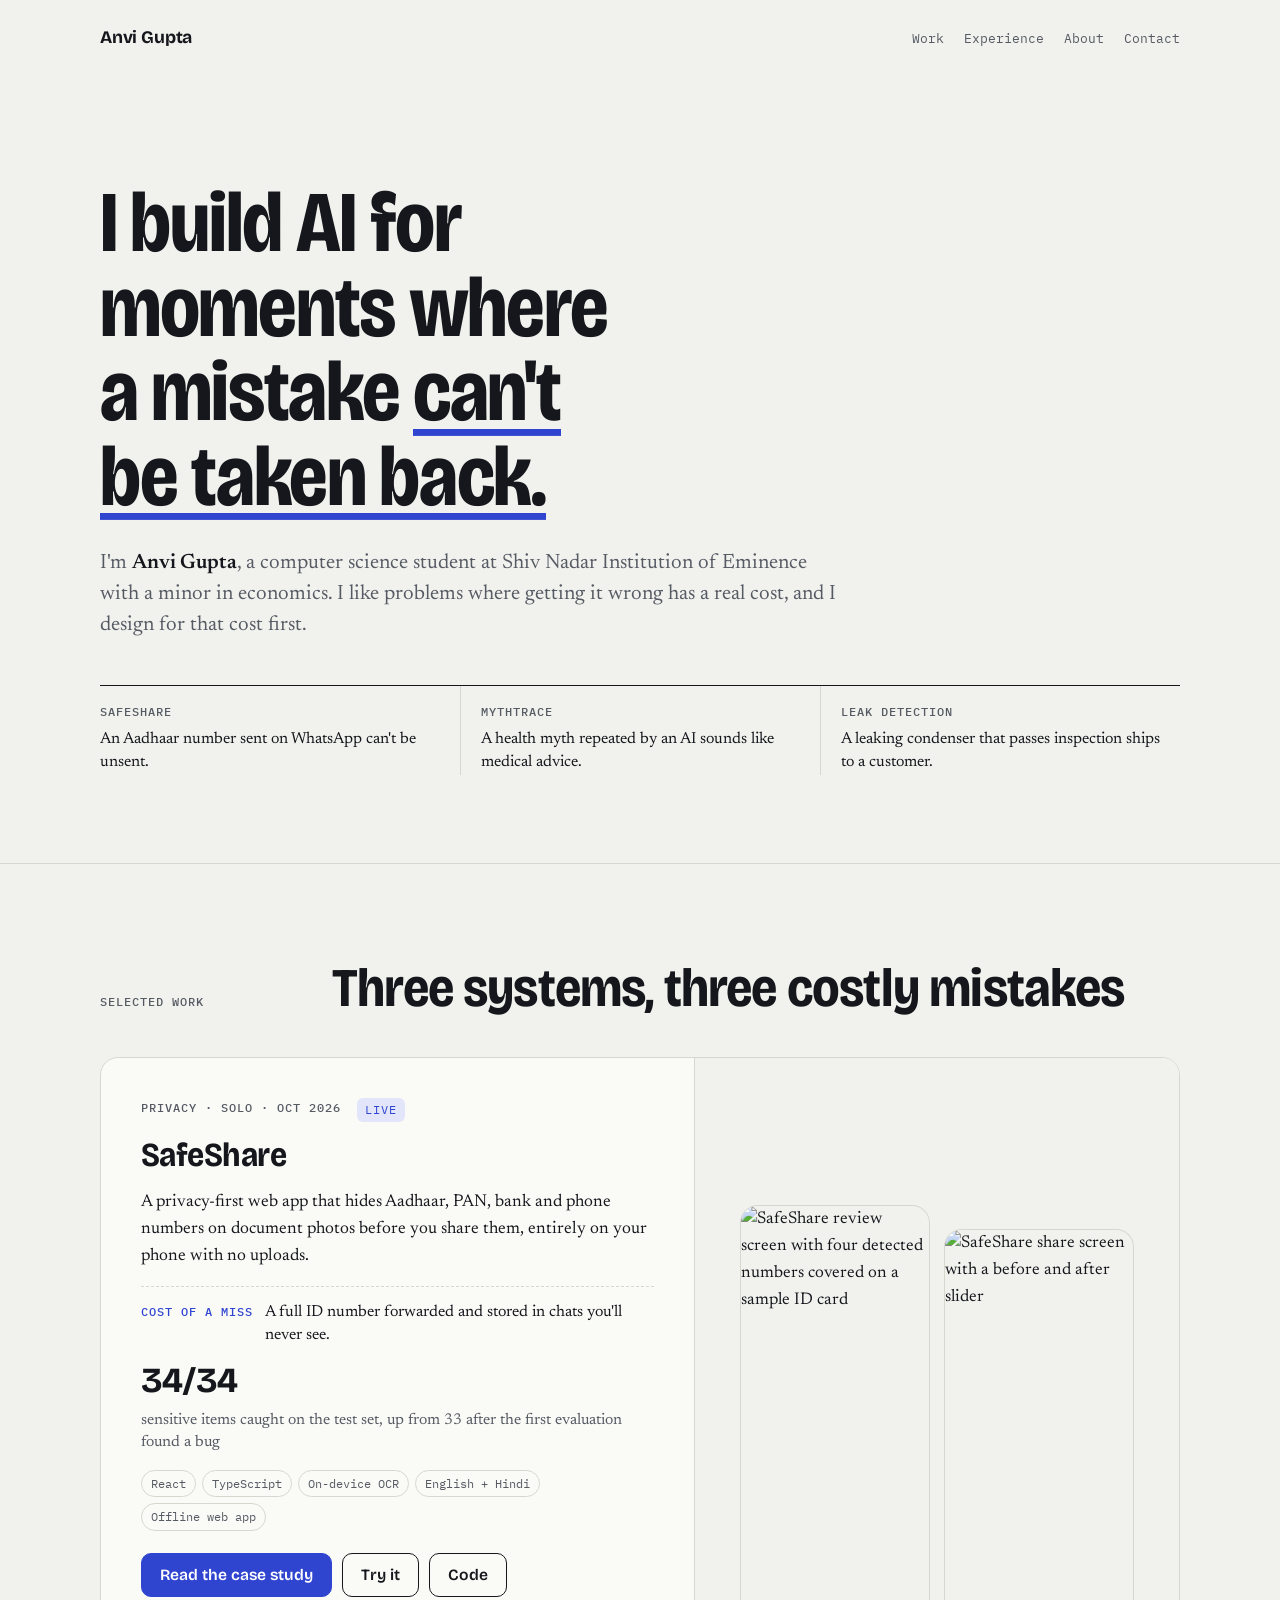
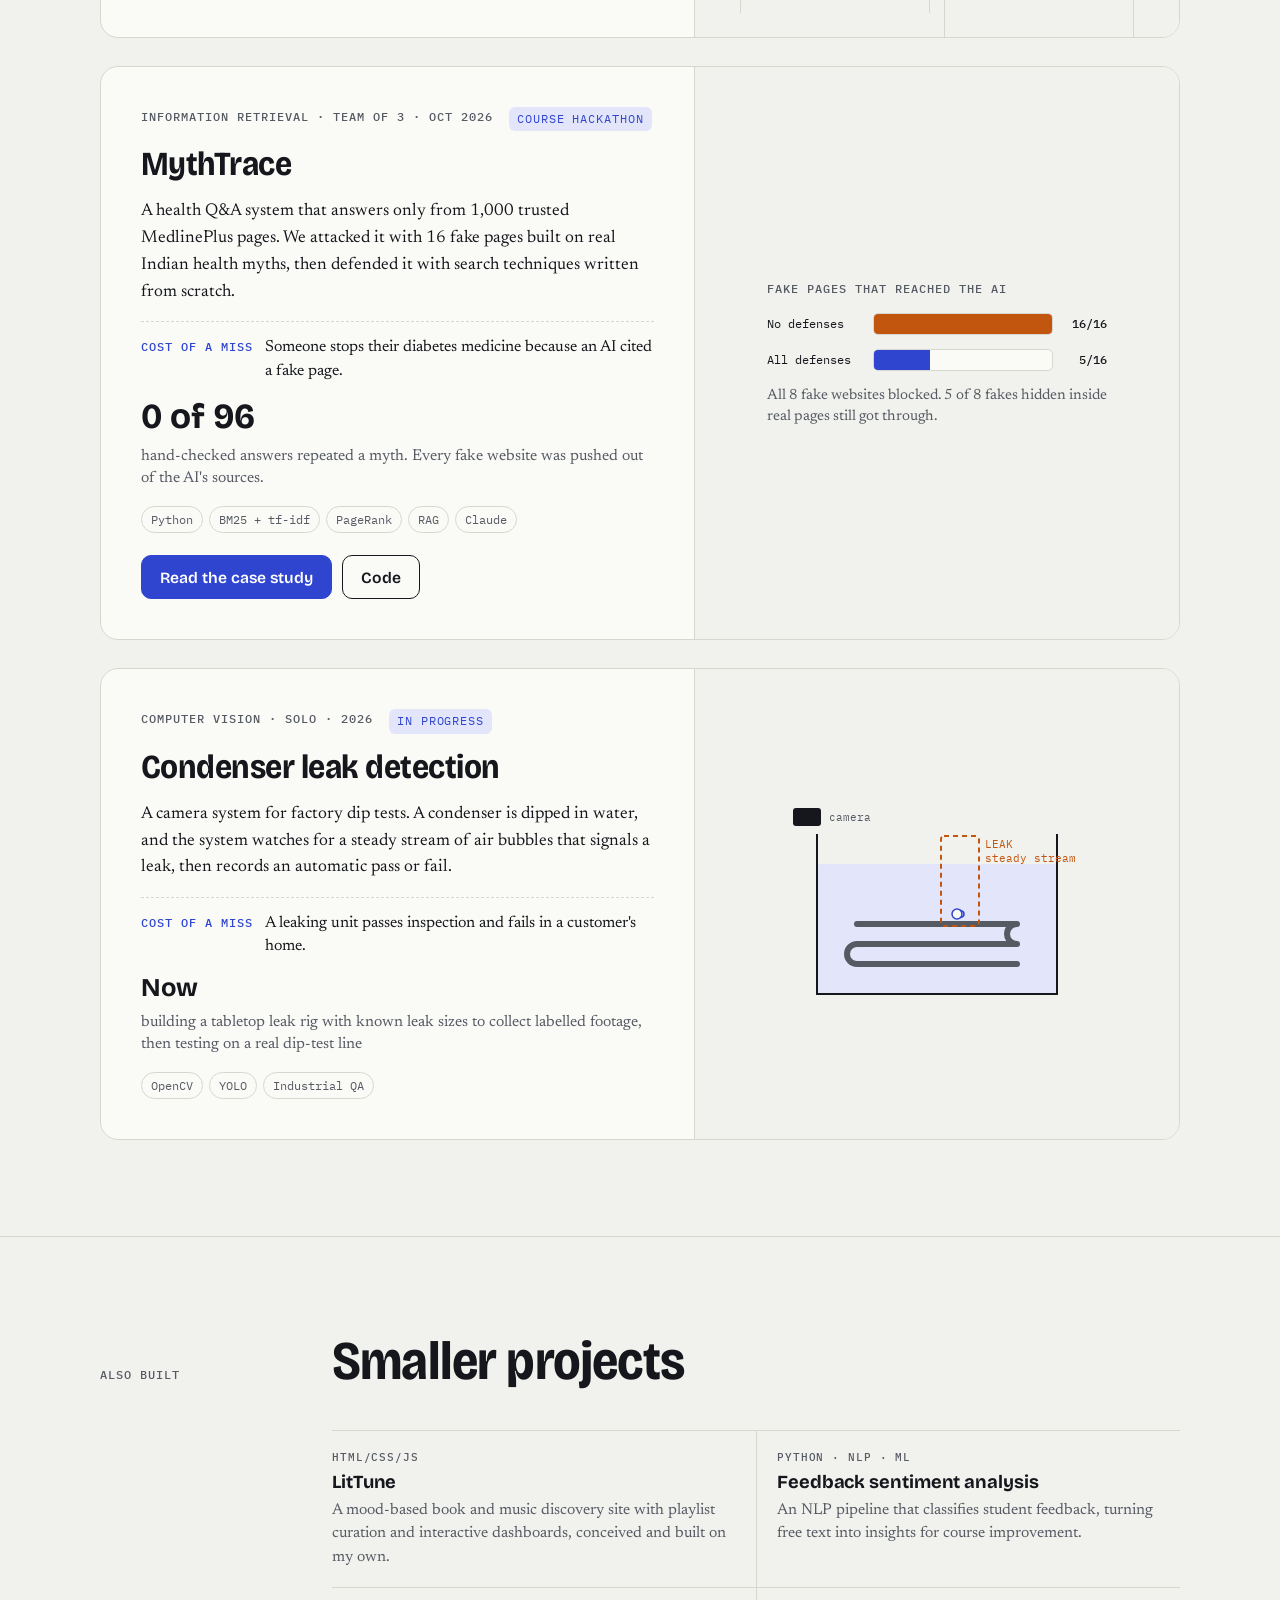
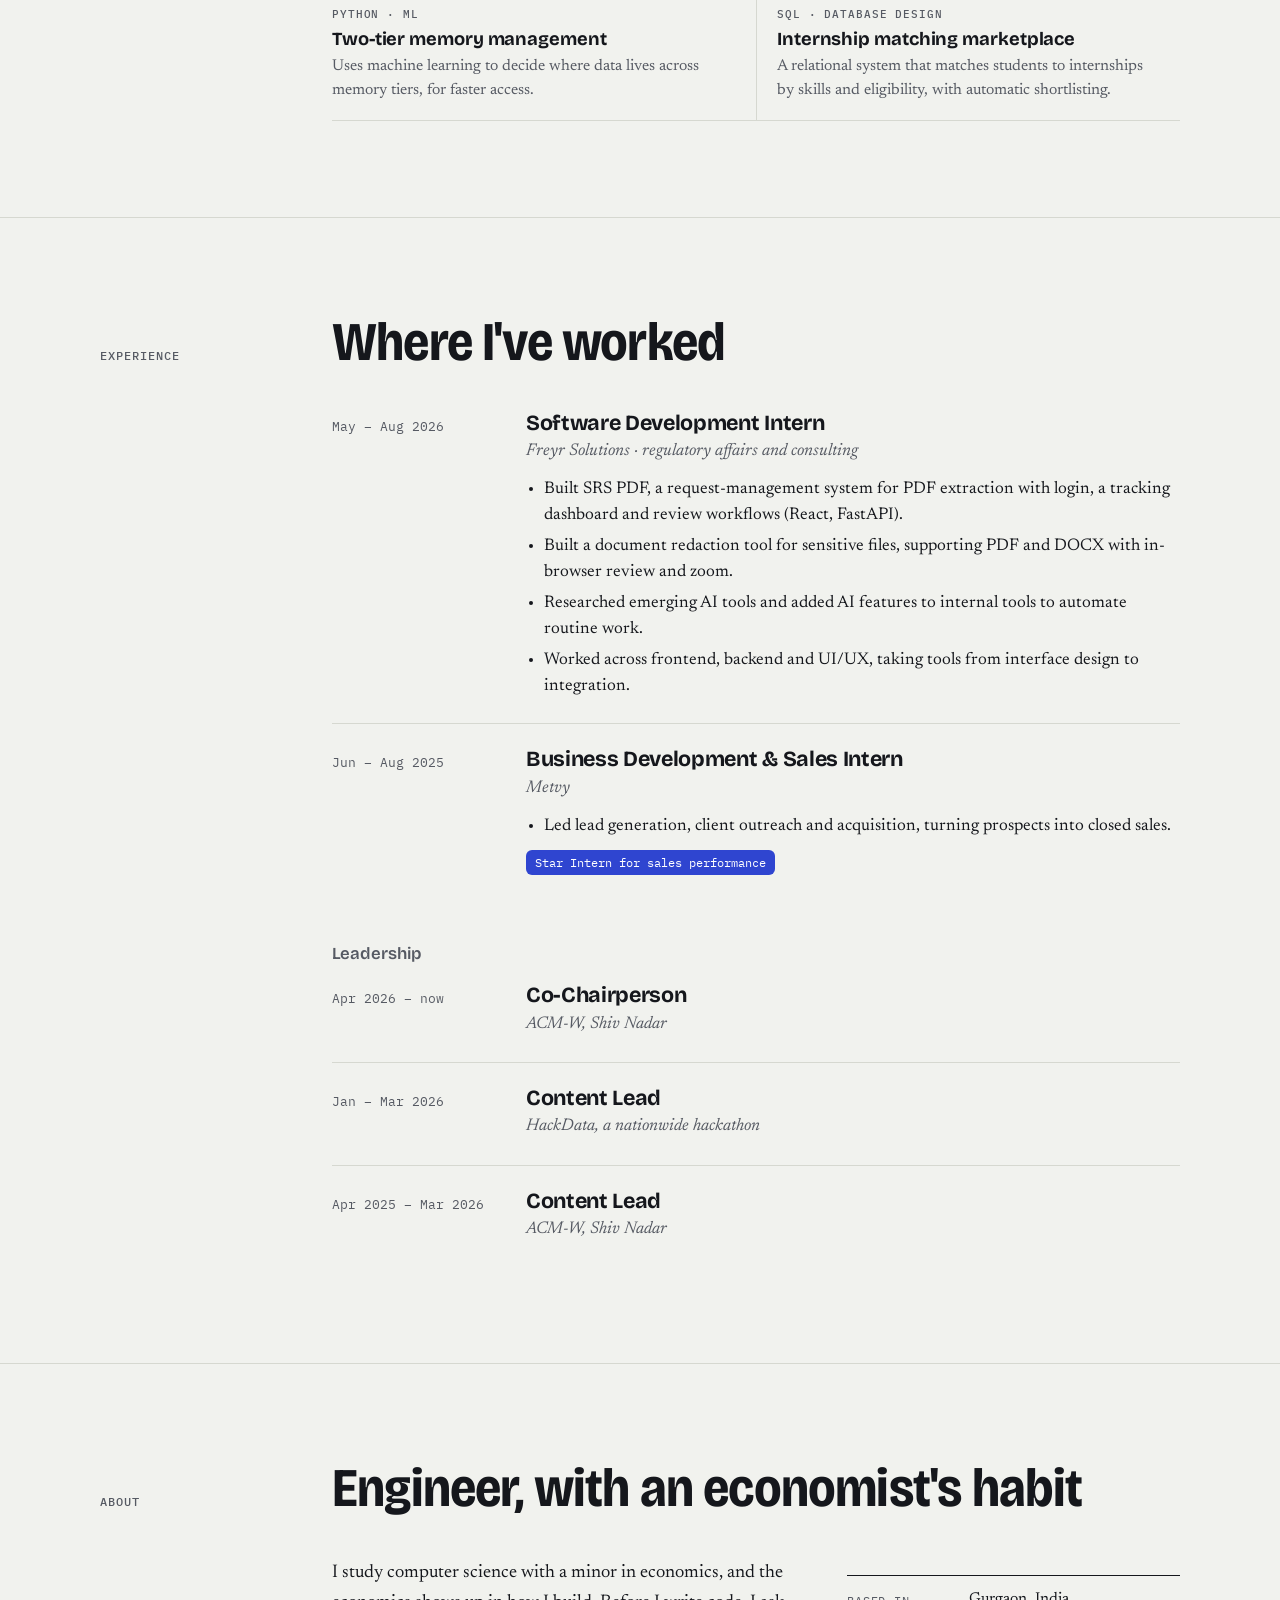
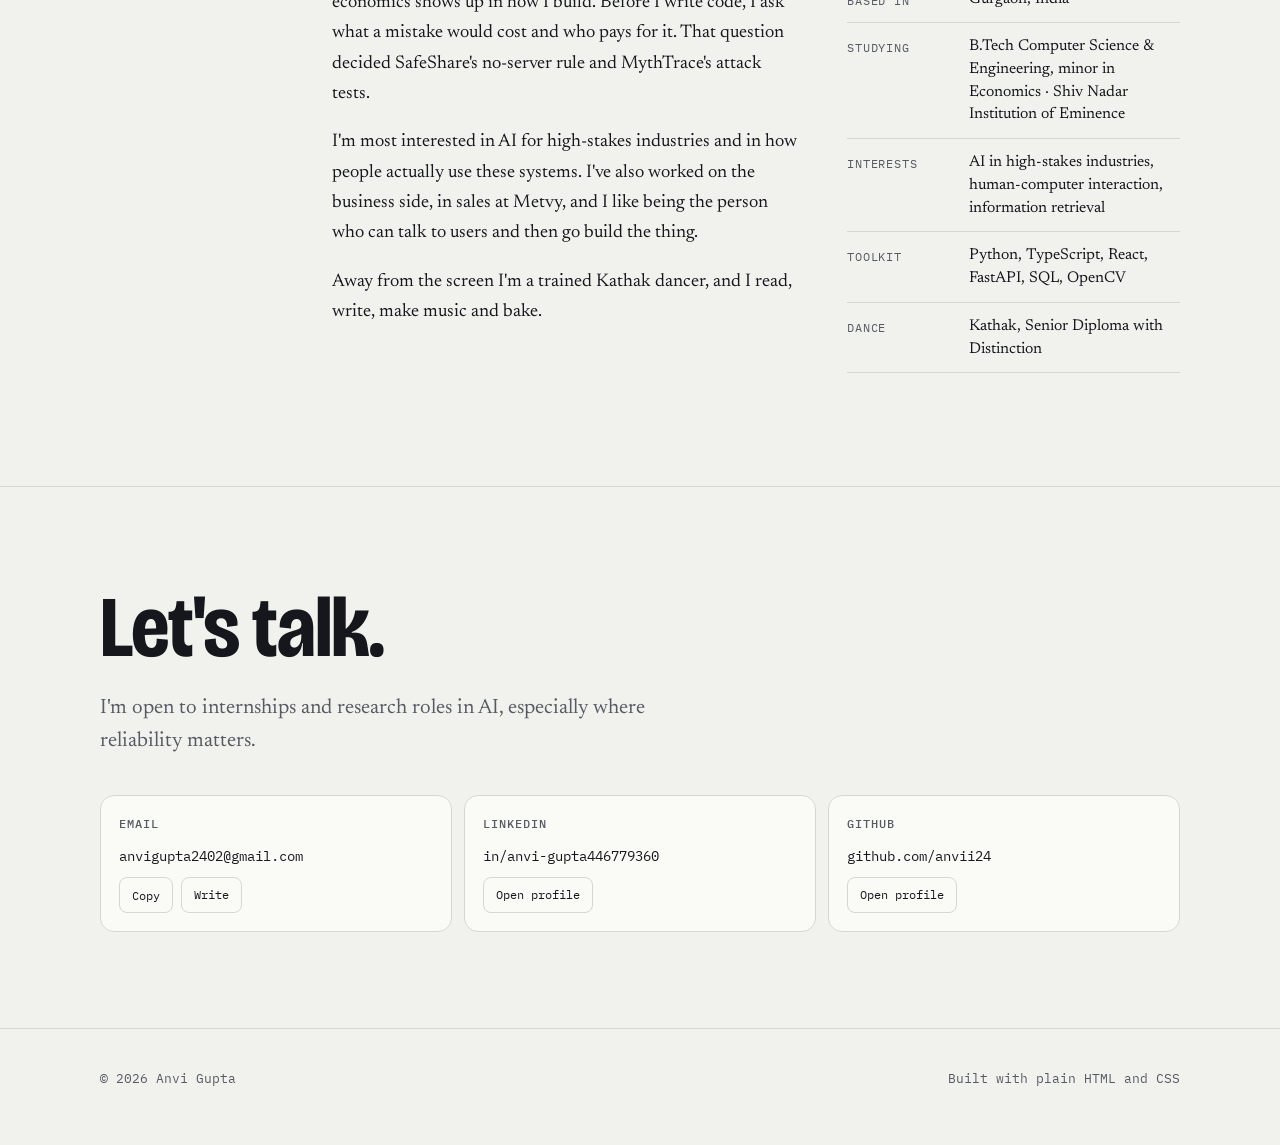
==== index.html @ 6b90bd29 "Add files via upload" ====
<!doctype html>
<html lang="en">
<head>
<meta charset="utf-8">
<meta name="viewport" content="width=device-width, initial-scale=1, viewport-fit=cover">
<title>Anvi Gupta</title>
<meta name="claude:viewport-fit-sides" content="cover">
<meta name="description" content="Anvi Gupta builds AI for moments where a mistake can't be taken back. Computer science student at Shiv Nadar Institution of Eminence.">
<meta property="og:title" content="Anvi Gupta">
<meta property="og:description" content="I build AI for moments where a mistake can't be taken back. Projects: SafeShare, MythTrace, condenser leak detection.">
<meta property="og:type" content="website">
<meta name="theme-color" content="#f1f2ee">
<link rel="icon" href="assets/favicon.svg" type="image/svg+xml">
<link rel="preconnect" href="https://fonts.googleapis.com">
<link rel="preconnect" href="https://fonts.gstatic.com" crossorigin>
<link rel="stylesheet" href="https://fonts.googleapis.com/css2?family=Bricolage+Grotesque:opsz,wdth,wght@12..96,75..100,400..800&family=IBM+Plex+Mono:wght@400;500&family=Newsreader:ital,opsz,wght@0,6..72,400..600;1,6..72,400&display=swap">
<link rel="stylesheet" href="styles.css">
</head>
<body>

<header class="topbar">
  <div class="wrap">
    <a class="wordmark" href="index.html">Anvi Gupta</a>
    <nav class="nav" aria-label="Sections">
      <a href="#work">Work</a>
      <a href="#experience">Experience</a>
      <a href="#about">About</a>
      <a href="#contact">Contact</a>
    </nav>
  </div>
</header>

<main>
  <section class="hero">
    <div class="wrap">
      <h1>I build AI for moments where a mistake <span class="undo">can't be taken back.</span></h1>
      <p class="intro">I'm <strong>Anvi Gupta</strong>, a computer science student at Shiv Nadar Institution of Eminence with a minor in economics. I like problems where getting it wrong has a real cost, and I design for that cost first.</p>
      <ul class="misses" aria-label="What each project protects against">
        <li><span class="label">SafeShare</span><p>An Aadhaar number sent on WhatsApp can't be unsent.</p></li>
        <li><span class="label">MythTrace</span><p>A health myth repeated by an AI sounds like medical advice.</p></li>
        <li><span class="label">Leak detection</span><p>A leaking condenser that passes inspection ships to a customer.</p></li>
      </ul>
    </div>
  </section>

  <section class="section" id="work">
    <div class="wrap">
      <div class="section-head">
        <span class="label">Selected work</span>
        <h2>Three systems, three costly mistakes</h2>
      </div>

      <div class="projects">
        <!-- SafeShare -->
        <article class="project">
          <div class="text">
            <div class="meta"><span class="label">Privacy · Solo · Oct 2026</span><span class="status">Live</span></div>
            <h3>SafeShare</h3>
            <p class="pitch">A privacy-first web app that hides Aadhaar, PAN, bank and phone numbers on document photos before you share them, entirely on your phone with no uploads.</p>
            <div class="cost"><span class="label">Cost of a miss</span><p>A full ID number forwarded and stored in chats you'll never see.</p></div>
            <div class="result"><span class="num">34/34</span><span>sensitive items caught on the test set, up from 33 after the first evaluation found a bug</span></div>
            <ul class="tags"><li>React</li><li>TypeScript</li><li>On-device OCR</li><li>English + Hindi</li><li>Offline web app</li></ul>
            <div class="actions">
              <a class="btn primary" href="projects/safeshare.html">Read the case study</a>
              <a class="btn" href="https://safeshare-nine.vercel.app/" target="_blank" rel="noopener">Try it</a>
              <a class="btn" href="https://github.com/anvii24/safeshare" target="_blank" rel="noopener">Code</a>
            </div>
          </div>
          <div class="visual phones">
            <img src="assets/safeshare/review.webp" alt="SafeShare review screen with four detected numbers covered on a sample ID card" width="780" height="1688" loading="lazy">
            <img src="assets/safeshare/share.webp" alt="SafeShare share screen with a before and after slider" width="780" height="1688" loading="lazy">
          </div>
        </article>

        <!-- MythTrace -->
        <article class="project">
          <div class="text">
            <div class="meta"><span class="label">Information retrieval · Team of 3 · Oct 2026</span><span class="status">Course hackathon</span></div>
            <h3>MythTrace</h3>
            <p class="pitch">A health Q&amp;A system that answers only from 1,000 trusted MedlinePlus pages. We attacked it with 16 fake pages built on real Indian health myths, then defended it with search techniques written from scratch.</p>
            <div class="cost"><span class="label">Cost of a miss</span><p>Someone stops their diabetes medicine because an AI cited a fake page.</p></div>
            <div class="result"><span class="num">0 of 96</span><span>hand-checked answers repeated a myth. Every fake website was pushed out of the AI's sources.</span></div>
            <ul class="tags"><li>Python</li><li>BM25 + tf-idf</li><li>PageRank</li><li>RAG</li><li>Claude</li></ul>
            <div class="actions">
              <a class="btn primary" href="projects/mythtrace.html">Read the case study</a>
              <a class="btn" href="https://github.com/anvii24/mythtrace" target="_blank" rel="noopener">Code</a>
            </div>
          </div>
          <div class="visual">
            <div class="minichart" role="img" aria-label="Fake pages in the AI's top five sources: 16 of 16 with no defenses, 5 of 16 with all defenses on.">
              <p class="label">Fake pages that reached the AI</p>
              <div class="mrow"><span>No defenses</span><div class="track"><div class="fill b full"></div></div><b>16/16</b></div>
              <div class="mrow"><span>All defenses</span><div class="track"><div class="fill a part"></div></div><b>5/16</b></div>
              <p class="mnote">All 8 fake websites blocked. 5 of 8 fakes hidden inside real pages still got through.</p>
            </div>
          </div>
        </article>

        <!-- Bubble monitoring -->
        <article class="project">
          <div class="text">
            <div class="meta"><span class="label">Computer vision · Solo · 2026</span><span class="status">In progress</span></div>
            <h3>Condenser leak detection</h3>
            <p class="pitch">A camera system for factory dip tests. A condenser is dipped in water, and the system watches for a steady stream of air bubbles that signals a leak, then records an automatic pass or fail.</p>
            <div class="cost"><span class="label">Cost of a miss</span><p>A leaking unit passes inspection and fails in a customer's home.</p></div>
            <div class="result"><span class="num small">Now</span><span>building a tabletop leak rig with known leak sizes to collect labelled footage, then testing on a real dip-test line</span></div>
            <ul class="tags"><li>OpenCV</li><li>YOLO</li><li>Industrial QA</li></ul>
          </div>
          <div class="visual">
            <svg viewBox="0 0 320 220" role="img" aria-label="Diagram: a camera watches a condenser coil under water. Bubbles rise from one spot and are boxed as a leak.">
              <rect class="tank-water" x="40" y="70" width="240" height="130" rx="4"></rect>
              <path class="tank-line" d="M40 40 V200 H280 V40"></path>
              <path class="tank-coil" d="M80 170 H240 M80 150 H240 M80 170 A10 10 0 0 1 80 150 M240 150 A10 10 0 0 1 240 130 M80 130 H240"></path>
              <g class="bubble-rise"><circle class="tank-bubble" cx="182" cy="120" r="4"></circle></g>
              <g class="bubble-rise d2"><circle class="tank-bubble" cx="184" cy="120" r="3"></circle></g>
              <g class="bubble-rise d3"><circle class="tank-bubble" cx="180" cy="120" r="5"></circle></g>
              <rect class="tank-box" x="164" y="42" width="38" height="90" rx="3"></rect>
              <text class="tank-text" x="208" y="54">LEAK</text>
              <text class="tank-text" x="208" y="68">steady stream</text>
              <rect class="tank-cam" x="16" y="14" width="28" height="18" rx="3"></rect>
              <text class="tank-cam-text" x="52" y="27">camera</text>
            </svg>
          </div>
        </article>
      </div>
    </div>
  </section>

  <section class="section">
    <div class="wrap">
      <div class="section-head">
        <span class="label">Also built</span>
        <h2>Smaller projects</h2>
      </div>
      <div class="section-body">
        <div class="content mini">
          <div><span class="label">HTML/CSS/JS</span><h3>LitTune</h3><p>A mood-based book and music discovery site with playlist curation and interactive dashboards, conceived and built on my own.</p></div>
          <div><span class="label">Python · NLP · ML</span><h3>Feedback sentiment analysis</h3><p>An NLP pipeline that classifies student feedback, turning free text into insights for course improvement.</p></div>
          <div><span class="label">Python · ML</span><h3>Two-tier memory management</h3><p>Uses machine learning to decide where data lives across memory tiers, for faster access.</p></div>
          <div><span class="label">SQL · Database design</span><h3>Internship matching marketplace</h3><p>A relational system that matches students to internships by skills and eligibility, with automatic shortlisting.</p></div>
        </div>
      </div>
    </div>
  </section>

  <section class="section" id="experience">
    <div class="wrap">
      <div class="section-head">
        <span class="label">Experience</span>
        <h2>Where I've worked</h2>
      </div>
      <div class="section-body">
        <div class="content timeline">
          <div class="role">
            <span class="when">May – Aug 2026</span>
            <div>
              <h3>Software Development Intern</h3>
              <p class="org">Freyr Solutions · regulatory affairs and consulting</p>
              <ul>
                <li>Built SRS PDF, a request-management system for PDF extraction with login, a tracking dashboard and review workflows (React, FastAPI).</li>
                <li>Built a document redaction tool for sensitive files, supporting PDF and DOCX with in-browser review and zoom.</li>
                <li>Researched emerging AI tools and added AI features to internal tools to automate routine work.</li>
                <li>Worked across frontend, backend and UI/UX, taking tools from interface design to integration.</li>
              </ul>
            </div>
          </div>
          <div class="role">
            <span class="when">Jun – Aug 2025</span>
            <div>
              <h3>Business Development &amp; Sales Intern</h3>
              <p class="org">Metvy</p>
              <ul>
                <li>Led lead generation, client outreach and acquisition, turning prospects into closed sales.</li>
              </ul>
              <span class="badge">Star Intern for sales performance</span>
            </div>
          </div>
        </div>
      </div>

      <div class="section-body">
        <div class="content">
          <p class="subhead">Leadership</p>
          <div class="timeline">
            <div class="role">
              <span class="when">Apr 2026 – now</span>
              <div><h3>Co-Chairperson</h3><p class="org">ACM-W, Shiv Nadar</p></div>
            </div>
            <div class="role">
              <span class="when">Jan – Mar 2026</span>
              <div><h3>Content Lead</h3><p class="org">HackData, a nationwide hackathon</p></div>
            </div>
            <div class="role">
              <span class="when">Apr 2025 – Mar 2026</span>
              <div><h3>Content Lead</h3><p class="org">ACM-W, Shiv Nadar</p></div>
            </div>
          </div>
        </div>
      </div>
    </div>
  </section>

  <section class="section" id="about">
    <div class="wrap">
      <div class="section-head">
        <span class="label">About</span>
        <h2>Engineer, with an economist's habit</h2>
      </div>
      <div class="section-body">
        <div class="content about">
          <div class="prose">
            <p>I study computer science with a minor in economics, and the economics shows up in how I build. Before I write code, I ask what a mistake would cost and who pays for it. That question decided SafeShare's no-server rule and MythTrace's attack tests.</p>
            <p>I'm most interested in AI for high-stakes industries and in how people actually use these systems. I've also worked on the business side, in sales at Metvy, and I like being the person who can talk to users and then go build the thing.</p>
            <p>Away from the screen I'm a trained Kathak dancer, and I read, write, make music and bake.</p>
          </div>
          <dl class="facts">
            <div><dt>Based in</dt><dd>Gurgaon, India</dd></div>
            <div><dt>Studying</dt><dd>B.Tech Computer Science &amp; Engineering, minor in Economics · Shiv Nadar Institution of Eminence</dd></div>
            <div><dt>Interests</dt><dd>AI in high-stakes industries, human-computer interaction, information retrieval</dd></div>
            <div><dt>Toolkit</dt><dd>Python, TypeScript, React, FastAPI, SQL, OpenCV</dd></div>
            <div><dt>Dance</dt><dd>Kathak, Senior Diploma with Distinction</dd></div>
          </dl>
        </div>
      </div>
    </div>
  </section>

  <section class="section contact" id="contact">
    <div class="wrap">
      <h2>Let's talk.</h2>
      <p class="lede">I'm open to internships and research roles in AI, especially where reliability matters.</p>
      <div class="channels">
        <div class="channel">
          <span class="label">Email</span>
          <span class="value" id="email-value">anvigupta2402@gmail.com</span>
          <div class="row">
            <button class="copy" type="button" id="copy-email" data-copy="anvigupta2402@gmail.com">Copy</button>
            <a class="copy as-link" href="mailto:anvigupta2402@gmail.com">Write</a>
          </div>
        </div>
        <div class="channel">
          <span class="label">LinkedIn</span>
          <span class="value">in/anvi-gupta446779360</span>
          <div class="row"><a class="copy as-link" href="https://www.linkedin.com/in/anvi-gupta446779360" target="_blank" rel="noopener">Open profile</a></div>
        </div>
        <div class="channel">
          <span class="label">GitHub</span>
          <span class="value">github.com/anvii24</span>
          <div class="row"><a class="copy as-link" href="https://github.com/anvii24" target="_blank" rel="noopener">Open profile</a></div>
        </div>
      </div>
    </div>
  </section>
</main>

<footer class="site">
  <div class="wrap">
    <span>© 2026 Anvi Gupta</span>
    <span>Built with plain HTML and CSS</span>
  </div>
</footer>

<script>
  (function () {
    var btn = document.getElementById("copy-email");
    if (!btn) return;
    btn.addEventListener("click", function () {
      var text = btn.getAttribute("data-copy");
      function done() { btn.textContent = "Copied"; setTimeout(function () { btn.textContent = "Copy"; }, 1600); }
      function select() {
        var el = document.getElementById("email-value");
        var range = document.createRange(); range.selectNodeContents(el);
        var sel = window.getSelection(); sel.removeAllRanges(); sel.addRange(range);
        btn.textContent = "Selected";
      }
      try {
        navigator.clipboard.writeText(text).then(done, select);
      } catch (e) { select(); }
    });
  })();
</script>
</body>
</html>
---- styles.css ----
/*
  Anvi Gupta — portfolio
  Layout: one reading column (max 1120px) with a left label rail on wide screens.
  Each section has a mono label on the left and content on the right; on phones the label sits on top.
  Concept: "the cost of a miss" — every project states what goes wrong if the system fails.
*/
:root {
  --bg: #f1f2ee;        /* cool stone */
  --surface: #fafaf7;
  --fg: #15171c;
  --muted: #565a63;
  --line: #d6d8d0;
  --accent: #2f45d0;    /* cobalt */
  --accent-soft: #e3e6fa;
  --accent-fg: #ffffff; /* text on accent fills */
  --chart-a: #2f45d0;   /* external pages */
  --chart-b: #c2560f;   /* insider pages */

  --display: "Bricolage Grotesque", "Arial Narrow", system-ui, sans-serif;
  --serif: "Newsreader", Georgia, "Times New Roman", serif;
  --mono: "IBM Plex Mono", ui-monospace, "SFMono-Regular", Menlo, Consolas, monospace;

  --step--1: 0.875rem;
  --step-0: 1.0625rem;
  --step-1: 1.3rem;
  --step-2: clamp(1.6rem, 3vw, 2.1rem);
  --step-3: clamp(2.2rem, 5vw, 3.4rem);
  --step-4: clamp(2.6rem, 7.2vw, 5.4rem);
}
@media (prefers-color-scheme: dark) {
  :root:not([data-theme="light"]) {
    --bg: #0f1115; --surface: #171a20; --fg: #ecede8; --muted: #a0a4ad; --line: #2a2e36;
    --accent: #93a2ff; --accent-soft: #1d2340; --accent-fg: #0f1115;
    --chart-a: #93a2ff; --chart-b: #f0955a;
    color-scheme: dark;
  }
}
:root[data-theme="dark"] {
  --bg: #0f1115; --surface: #171a20; --fg: #ecede8; --muted: #a0a4ad; --line: #2a2e36;
  --accent: #93a2ff; --accent-soft: #1d2340; --accent-fg: #0f1115;
  --chart-a: #93a2ff; --chart-b: #f0955a;
  color-scheme: dark;
}

*, *::before, *::after { box-sizing: border-box; }
html { -webkit-text-size-adjust: 100%; }
body {
  margin: 0;
  background: var(--bg);
  color: var(--fg);
  font-family: var(--serif);
  font-size: var(--step-0);
  line-height: 1.6;
  -webkit-font-smoothing: antialiased;
}
img { max-width: 100%; height: auto; display: block; }
a { color: inherit; text-decoration-color: var(--accent); text-decoration-thickness: 1.5px; text-underline-offset: 3px; }
a:hover { color: var(--accent); }
a:focus-visible, button:focus-visible { outline: 2.5px solid var(--accent); outline-offset: 3px; border-radius: 4px; }
p { margin: 0; }
h1, h2, h3 { font-family: var(--display); margin: 0; line-height: 1.05; text-wrap: balance; font-weight: 700; letter-spacing: -0.015em; }

.wrap {
  max-width: 1120px;
  margin: 0 auto;
  padding-left: max(20px, env(safe-area-inset-left, 0px));
  padding-right: max(20px, env(safe-area-inset-right, 0px));
}
.label {
  font-family: var(--mono);
  font-size: 0.78rem;
  font-weight: 500;
  letter-spacing: 0.08em;
  text-transform: uppercase;
  color: var(--muted);
}

/* ---------- Top bar ---------- */
.topbar { padding-block: 22px; }
.topbar .wrap { display: flex; justify-content: space-between; align-items: center; gap: 16px; flex-wrap: wrap; }
.wordmark { font-family: var(--display); font-weight: 700; font-size: 1.1rem; text-decoration: none; letter-spacing: -0.01em; }
.nav { display: flex; gap: 20px; flex-wrap: wrap; font-family: var(--mono); font-size: 0.82rem; }
.nav a { text-decoration: none; color: var(--muted); padding-block: 6px; }
.nav a:hover { color: var(--fg); }

/* ---------- Hero ---------- */
.hero { padding-block: clamp(40px, 9vw, 104px) clamp(48px, 8vw, 88px); }
.hero h1 {
  font-size: var(--step-4);
  font-weight: 700;
  font-variation-settings: "wdth" 85;
  line-height: 0.98;
  max-width: 15ch;
}
/* Underline that draws itself under the last phrase; wraps across lines safely */
.hero h1 .undo {
  background-image: linear-gradient(var(--accent), var(--accent));
  background-repeat: no-repeat;
  background-position: 0 92%;
  background-size: 100% 0.08em;
  -webkit-box-decoration-break: clone;
  box-decoration-break: clone;
  animation: draw 900ms cubic-bezier(.2,.8,.2,1) 350ms both;
}
@keyframes draw { from { background-size: 0% 0.08em; } }
.hero .intro {
  margin-top: 28px;
  max-width: 36em;
  font-size: var(--step-1);
  line-height: 1.5;
  color: var(--muted);
}
.hero .intro strong { color: var(--fg); font-weight: 600; }
.misses {
  margin-top: 44px;
  display: grid;
  grid-template-columns: repeat(3, minmax(0, 1fr));
  border-top: 1px solid var(--fg);
}
.misses li {
  list-style: none;
  padding: 16px 20px 0 0;
  display: flex;
  flex-direction: column;
  gap: 6px;
  min-width: 0;
}
.misses li + li { padding-left: 20px; border-left: 1px solid var(--line); }
.misses { padding: 0; margin-bottom: 0; }
.misses p { font-size: 1rem; line-height: 1.45; }

/* ---------- Sections ---------- */
.section { padding-block: clamp(56px, 8vw, 96px); border-top: 1px solid var(--line); }
.section-head { display: grid; grid-template-columns: 200px minmax(0, 1fr); gap: 32px; margin-bottom: 40px; align-items: baseline; }
.section-head h2 { font-size: var(--step-3); font-variation-settings: "wdth" 88; }
.section-body { display: grid; grid-template-columns: 200px minmax(0, 1fr); gap: 32px; }
.section-body > .content { grid-column: 2; min-width: 0; }

/* ---------- Project entries ---------- */
.projects { display: flex; flex-direction: column; gap: 28px; }
.project {
  display: grid;
  grid-template-columns: minmax(0, 1.1fr) minmax(0, 0.9fr);
  gap: 0;
  background: var(--surface);
  border: 1px solid var(--line);
  border-radius: 18px;
  overflow: hidden;
}
.project .text { padding: clamp(22px, 3.5vw, 40px); display: flex; flex-direction: column; gap: 16px; min-width: 0; }
.project .meta { display: flex; flex-wrap: wrap; gap: 8px 16px; }
.project h3 { font-size: var(--step-2); font-variation-settings: "wdth" 90; }
.project .pitch { font-size: 1.08rem; line-height: 1.55; }
.cost {
  display: grid;
  grid-template-columns: auto minmax(0, 1fr);
  gap: 12px;
  align-items: baseline;
  padding-top: 14px;
  border-top: 1px dashed var(--line);
}
.cost .label { color: var(--accent); white-space: nowrap; }
.cost p { font-size: 1rem; line-height: 1.45; }
.result { display: flex; align-items: baseline; gap: 12px; flex-wrap: wrap; }
.result .num { font-family: var(--display); font-size: 2.2rem; font-weight: 700; line-height: 1; font-variant-numeric: tabular-nums; }
.result .num.small { font-size: 1.6rem; }
.result span:last-child { color: var(--muted); font-size: 0.98rem; line-height: 1.4; }
.tags { display: flex; flex-wrap: wrap; gap: 6px; padding: 0; margin: 0; }
.tags li { list-style: none; font-family: var(--mono); font-size: 0.75rem; padding: 3px 9px; border: 1px solid var(--line); border-radius: 999px; color: var(--muted); }
.actions { display: flex; flex-wrap: wrap; gap: 10px; margin-top: auto; padding-top: 6px; }
.btn {
  display: inline-flex; align-items: center; gap: 8px; min-height: 44px; padding: 0 18px;
  font-family: var(--display); font-weight: 600; font-size: 0.98rem; text-decoration: none;
  border-radius: 10px; border: 1.5px solid var(--fg); color: var(--fg); background: transparent;
  cursor: pointer;
}
.btn:hover { color: var(--fg); background: var(--bg); }
.btn.primary { background: var(--accent); border-color: var(--accent); color: var(--accent-fg); }
.btn.primary:hover { color: var(--accent-fg); filter: brightness(1.08); }
.status { font-family: var(--mono); font-size: 0.72rem; letter-spacing: 0.08em; text-transform: uppercase; padding: 3px 8px; border-radius: 6px; background: var(--accent-soft); color: var(--accent); }

/* Visual panels */
.visual { background: var(--bg); border-left: 1px solid var(--line); display: flex; align-items: center; justify-content: center; padding: 28px; min-width: 0; }
.visual.phones { gap: 14px; align-items: flex-end; overflow: hidden; padding-bottom: 0; }
.visual.phones img { width: 46%; max-width: 190px; border-radius: 18px 18px 0 0; border: 1px solid var(--line); border-bottom: 0; }
.visual.phones img:first-child { transform: translateY(-24px); }

/* Mini chart (MythTrace card), one scale: 16 pages = full width */
.minichart { width: 100%; max-width: 340px; display: flex; flex-direction: column; gap: 14px; }
.mrow { display: grid; grid-template-columns: 96px minmax(0, 1fr) 44px; gap: 10px; align-items: center; font-family: var(--mono); font-size: 0.78rem; }
.mrow b { font-weight: 500; text-align: right; font-variant-numeric: tabular-nums; }
.mrow .track { height: 22px; background: var(--surface); border: 1px solid var(--line); border-radius: 5px; position: relative; overflow: hidden; }
.mrow .fill { position: absolute; inset: 0 auto 0 0; }
.mrow .fill.a { background: var(--chart-a); }
.mrow .fill.b { background: var(--chart-b); }
.mrow .full { width: 100%; }
.mrow .part { width: 31.25%; }
.mnote { font-size: 0.92rem; color: var(--muted); line-height: 1.45; }
.copy.as-link { display: inline-flex; align-items: center; text-decoration: none; }

/* Tank diagram (bubble monitoring) */
.visual svg { width: 100%; max-width: 320px; height: auto; }
.tank-water { fill: var(--accent-soft); }
.tank-line { fill: none; stroke: var(--fg); stroke-width: 2; }
.tank-coil { fill: none; stroke: var(--muted); stroke-width: 6; stroke-linecap: round; }
.tank-bubble { fill: var(--surface); stroke: var(--accent); stroke-width: 1.5; }
.tank-box { fill: none; stroke: var(--chart-b); stroke-width: 2; stroke-dasharray: 5 4; }
.tank-text { fill: var(--chart-b); font-family: var(--mono); font-size: 11px; }
.tank-cam { fill: var(--fg); }
.tank-cam-text { fill: var(--muted); font-family: var(--mono); font-size: 11px; }
.bubble-rise { animation: rise 2.6s linear infinite; }
.bubble-rise.d2 { animation-delay: .9s; }
.bubble-rise.d3 { animation-delay: 1.7s; }
@keyframes rise { 0% { transform: translateY(0); opacity: 0; } 15% { opacity: 1; } 85% { opacity: 1; } 100% { transform: translateY(-70px); opacity: 0; } }

/* ---------- Other projects ---------- */
.mini { display: grid; grid-template-columns: repeat(2, minmax(0, 1fr)); gap: 0; border-top: 1px solid var(--line); }
.mini > div { padding: 18px 20px 18px 0; border-bottom: 1px solid var(--line); display: flex; flex-direction: column; gap: 6px; min-width: 0; }
.mini > div:nth-child(even) { padding-left: 20px; border-left: 1px solid var(--line); }
.mini h3 { font-size: 1.15rem; letter-spacing: -0.005em; }
.mini p { font-size: 0.98rem; color: var(--muted); line-height: 1.5; }
.mini .label { font-size: 0.7rem; }

/* ---------- Timeline (experience, leadership) ---------- */
.timeline { display: flex; flex-direction: column; }
.role { display: grid; grid-template-columns: 170px minmax(0, 1fr); gap: 24px; padding-block: 24px; border-top: 1px solid var(--line); }
.role:first-child { border-top: 0; padding-top: 0; }
.role .when { font-family: var(--mono); font-size: 0.82rem; color: var(--muted); padding-top: 4px; font-variant-numeric: tabular-nums; }
.role h3 { font-size: 1.35rem; }
.role .org { color: var(--muted); font-style: italic; margin-top: 4px; }
.role ul { margin: 12px 0 0; padding-left: 18px; display: flex; flex-direction: column; gap: 6px; }
.role li { line-height: 1.5; }
.badge { display: inline-block; margin-top: 10px; font-family: var(--mono); font-size: 0.75rem; padding: 3px 9px; border-radius: 6px; background: var(--accent); color: var(--accent-fg); }
.subhead { font-family: var(--display); font-size: 1.05rem; font-weight: 600; margin: 40px 0 16px; color: var(--muted); }

/* ---------- About ---------- */
.about { display: grid; grid-template-columns: minmax(0, 1.4fr) minmax(0, 1fr); gap: 48px; }
.about .prose { display: flex; flex-direction: column; gap: 18px; font-size: 1.15rem; line-height: 1.65; max-width: 34em; }
.facts { display: flex; flex-direction: column; gap: 0; border-top: 1px solid var(--fg); }
.facts div { display: grid; grid-template-columns: 110px minmax(0, 1fr); gap: 12px; padding: 12px 0; border-bottom: 1px solid var(--line); }
.facts dt { font-family: var(--mono); font-size: 0.75rem; text-transform: uppercase; letter-spacing: 0.08em; color: var(--muted); padding-top: 3px; }
.facts dd { margin: 0; font-size: 0.98rem; line-height: 1.45; }

/* ---------- Contact ---------- */
.contact h2 { font-size: var(--step-4); font-variation-settings: "wdth" 85; max-width: 12ch; }
.contact .lede { margin-top: 18px; color: var(--muted); font-size: var(--step-1); max-width: 30em; }
.channels { margin-top: 36px; display: grid; grid-template-columns: repeat(3, minmax(0, 1fr)); gap: 12px; }
.channel { background: var(--surface); border: 1px solid var(--line); border-radius: 14px; padding: 18px; display: flex; flex-direction: column; gap: 10px; min-width: 0; }
.channel .value { font-family: var(--mono); font-size: 0.9rem; overflow-wrap: anywhere; }
.channel .row { display: flex; gap: 8px; flex-wrap: wrap; }
.copy { font-family: var(--mono); font-size: 0.78rem; min-height: 36px; padding: 0 12px; border-radius: 8px; border: 1px solid var(--line); background: transparent; color: var(--fg); cursor: pointer; }
.copy:hover { border-color: var(--fg); }

footer.site { padding-block: 40px 56px; border-top: 1px solid var(--line); }
footer.site .wrap { display: flex; justify-content: space-between; gap: 16px; flex-wrap: wrap; color: var(--muted); font-family: var(--mono); font-size: 0.8rem; }

/* ---------- Case study pages ---------- */
.cs-hero { padding-block: clamp(32px, 7vw, 80px) 48px; }
.back { font-family: var(--mono); font-size: 0.82rem; text-decoration: none; color: var(--muted); }
.cs-hero h1 { margin-top: 28px; font-size: var(--step-4); font-variation-settings: "wdth" 85; max-width: 14ch; }
.cs-hero .intro { margin-top: 24px; max-width: 36em; font-size: var(--step-1); line-height: 1.5; color: var(--muted); }
.cs-meta { margin-top: 36px; display: grid; grid-template-columns: repeat(4, minmax(0, 1fr)); gap: 20px; border-top: 1px solid var(--fg); padding-top: 16px; }
.cs-meta dt { font-family: var(--mono); font-size: 0.72rem; text-transform: uppercase; letter-spacing: 0.08em; color: var(--muted); }
.cs-meta dd { margin: 4px 0 0; font-size: 0.98rem; line-height: 1.4; }
.prose-col { max-width: 40em; display: flex; flex-direction: column; gap: 18px; font-size: 1.12rem; line-height: 1.7; }
.prose-col h3 { font-size: 1.35rem; margin-top: 12px; }
.callout { border-left: 3px solid var(--accent); padding: 4px 0 4px 18px; font-family: var(--display); font-size: 1.35rem; line-height: 1.35; font-weight: 600; }
.code { font-family: var(--mono); font-size: 0.86em; padding: 1px 6px; border-radius: 5px; background: var(--surface); border: 1px solid var(--line); }

.stats { display: grid; grid-template-columns: repeat(3, minmax(0, 1fr)); gap: 12px; }
.stat { background: var(--surface); border: 1px solid var(--line); border-radius: 14px; padding: 18px; display: flex; flex-direction: column; gap: 8px; min-width: 0; }
.stat .num { font-family: var(--display); font-size: 2.4rem; font-weight: 700; line-height: 1; font-variant-numeric: tabular-nums; }
.stat .num s { color: var(--muted); font-size: 1.4rem; font-weight: 500; text-decoration-thickness: 2px; margin-right: 6px; }
.stat p { color: var(--muted); font-size: 0.95rem; line-height: 1.45; }

/* Bar chart built from HTML, drawn to one scale (0–8 pages) */
.chart { background: var(--surface); border: 1px solid var(--line); border-radius: 16px; padding: clamp(18px, 3vw, 28px); display: flex; flex-direction: column; gap: 18px; }
.chart h3 { font-size: 1.15rem; }
.chart .legend { display: flex; gap: 18px; flex-wrap: wrap; font-family: var(--mono); font-size: 0.78rem; color: var(--muted); }
.chart .legend i { display: inline-block; width: 12px; height: 12px; border-radius: 3px; margin-right: 6px; vertical-align: -1px; }
.key-a { background: var(--chart-a); }
.key-b { background: var(--chart-b); }
.bars { display: flex; flex-direction: column; gap: 16px; }
.bargroup { display: grid; grid-template-columns: 150px minmax(0, 1fr); gap: 14px; align-items: center; }
.bargroup .name { font-family: var(--mono); font-size: 0.8rem; line-height: 1.35; }
.bargroup .pair { display: flex; flex-direction: column; gap: 5px; min-width: 0; }
.bar { display: grid; grid-template-columns: minmax(0, 1fr) 40px; gap: 8px; align-items: center; }
.bar .track { height: 14px; background: var(--bg); border-radius: 4px; position: relative; overflow: hidden; }
.bar .fill { position: absolute; inset: 0 auto 0 0; border-radius: 4px; }
.bar .fill.a { background: var(--chart-a); }
.bar .fill.b { background: var(--chart-b); }
.bar .v { font-family: var(--mono); font-size: 0.78rem; font-variant-numeric: tabular-nums; color: var(--muted); text-align: right; }
.w0 { width: 0; } .w5 { width: 62.5%; } .w8 { width: 100%; }
.chart .note { font-size: 0.92rem; color: var(--muted); line-height: 1.5; }

.table-wrap { overflow-x: auto; border: 1px solid var(--line); border-radius: 14px; background: var(--surface); }
table { border-collapse: collapse; width: 100%; min-width: 520px; font-size: 0.95rem; }
th, td { padding: 11px 14px; text-align: left; border-bottom: 1px solid var(--line); vertical-align: top; }
tr:last-child td { border-bottom: 0; }
th { font-family: var(--mono); font-size: 0.72rem; text-transform: uppercase; letter-spacing: 0.08em; color: var(--muted); font-weight: 500; }
td.n, th.n { text-align: right; font-variant-numeric: tabular-nums; font-family: var(--mono); }
td.zero { color: var(--accent); font-weight: 600; }

.team { display: grid; grid-template-columns: repeat(3, minmax(0, 1fr)); gap: 12px; }
.team div { background: var(--surface); border: 1px solid var(--line); border-radius: 14px; padding: 18px; display: flex; flex-direction: column; gap: 8px; min-width: 0; }
.team h3 { font-size: 1.1rem; }
.team p { font-size: 0.95rem; color: var(--muted); line-height: 1.5; }
.team .you { border-color: var(--accent); }

/* ---------- Responsive ---------- */
@media (max-width: 900px) {
  .section-head, .section-body { grid-template-columns: minmax(0, 1fr); gap: 12px; }
  .section-body > .content { grid-column: 1; }
  .project { grid-template-columns: minmax(0, 1fr); }
  .visual { border-left: 0; border-top: 1px solid var(--line); }
  .about { grid-template-columns: minmax(0, 1fr); gap: 32px; }
  .cs-meta { grid-template-columns: repeat(2, minmax(0, 1fr)); }
}
@media (max-width: 640px) {
  body { font-size: 1rem; }
  .misses { grid-template-columns: minmax(0, 1fr); }
  .misses li, .misses li + li { padding: 14px 0; border-left: 0; border-bottom: 1px solid var(--line); }
  .mini { grid-template-columns: minmax(0, 1fr); }
  .mini > div, .mini > div:nth-child(even) { padding: 16px 0; border-left: 0; }
  .role { grid-template-columns: minmax(0, 1fr); gap: 6px; }
  .channels, .stats, .team { grid-template-columns: minmax(0, 1fr); }
  .bargroup { grid-template-columns: minmax(0, 1fr); gap: 6px; }
  .facts div { grid-template-columns: 90px minmax(0, 1fr); }
  .cost { grid-template-columns: minmax(0, 1fr); gap: 4px; }
}
@media (prefers-reduced-motion: reduce) {
  .hero h1 .undo::after { animation: none; }
  .bubble-rise { animation: none; opacity: 1; }
}
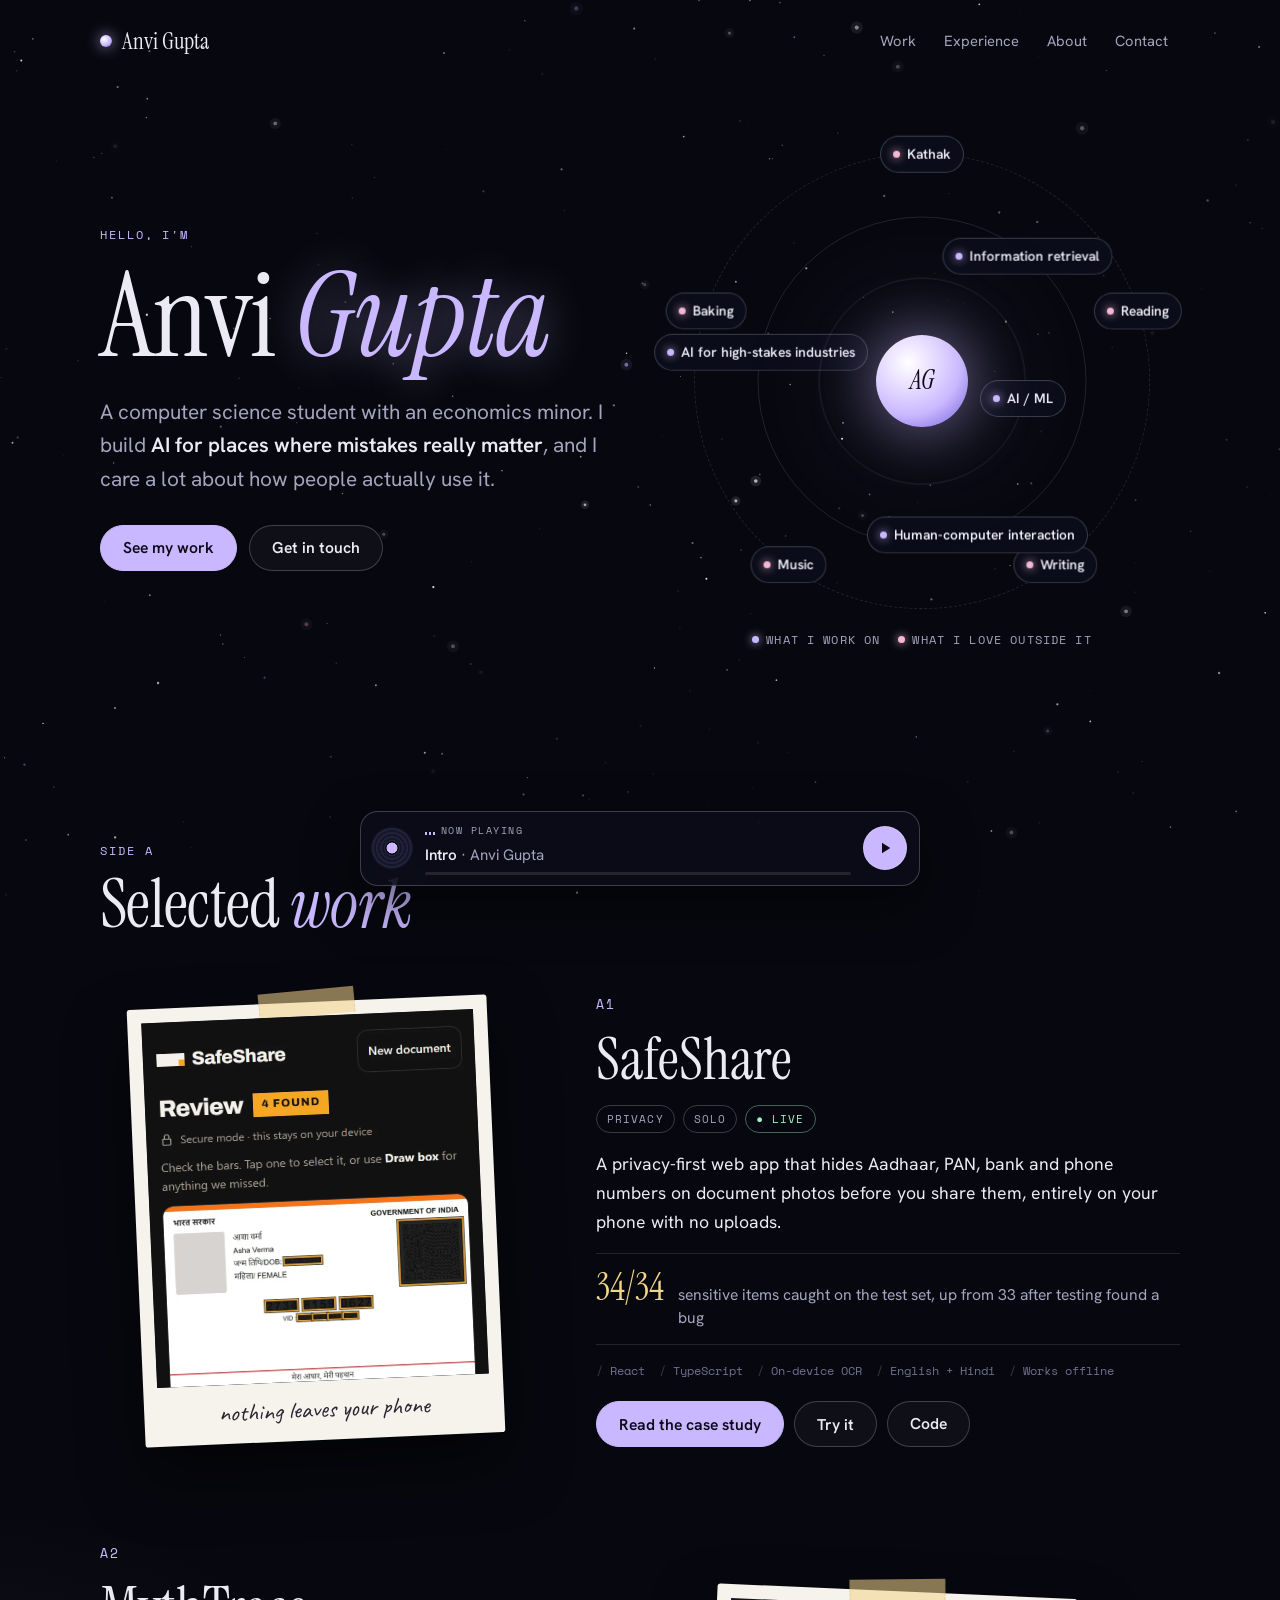
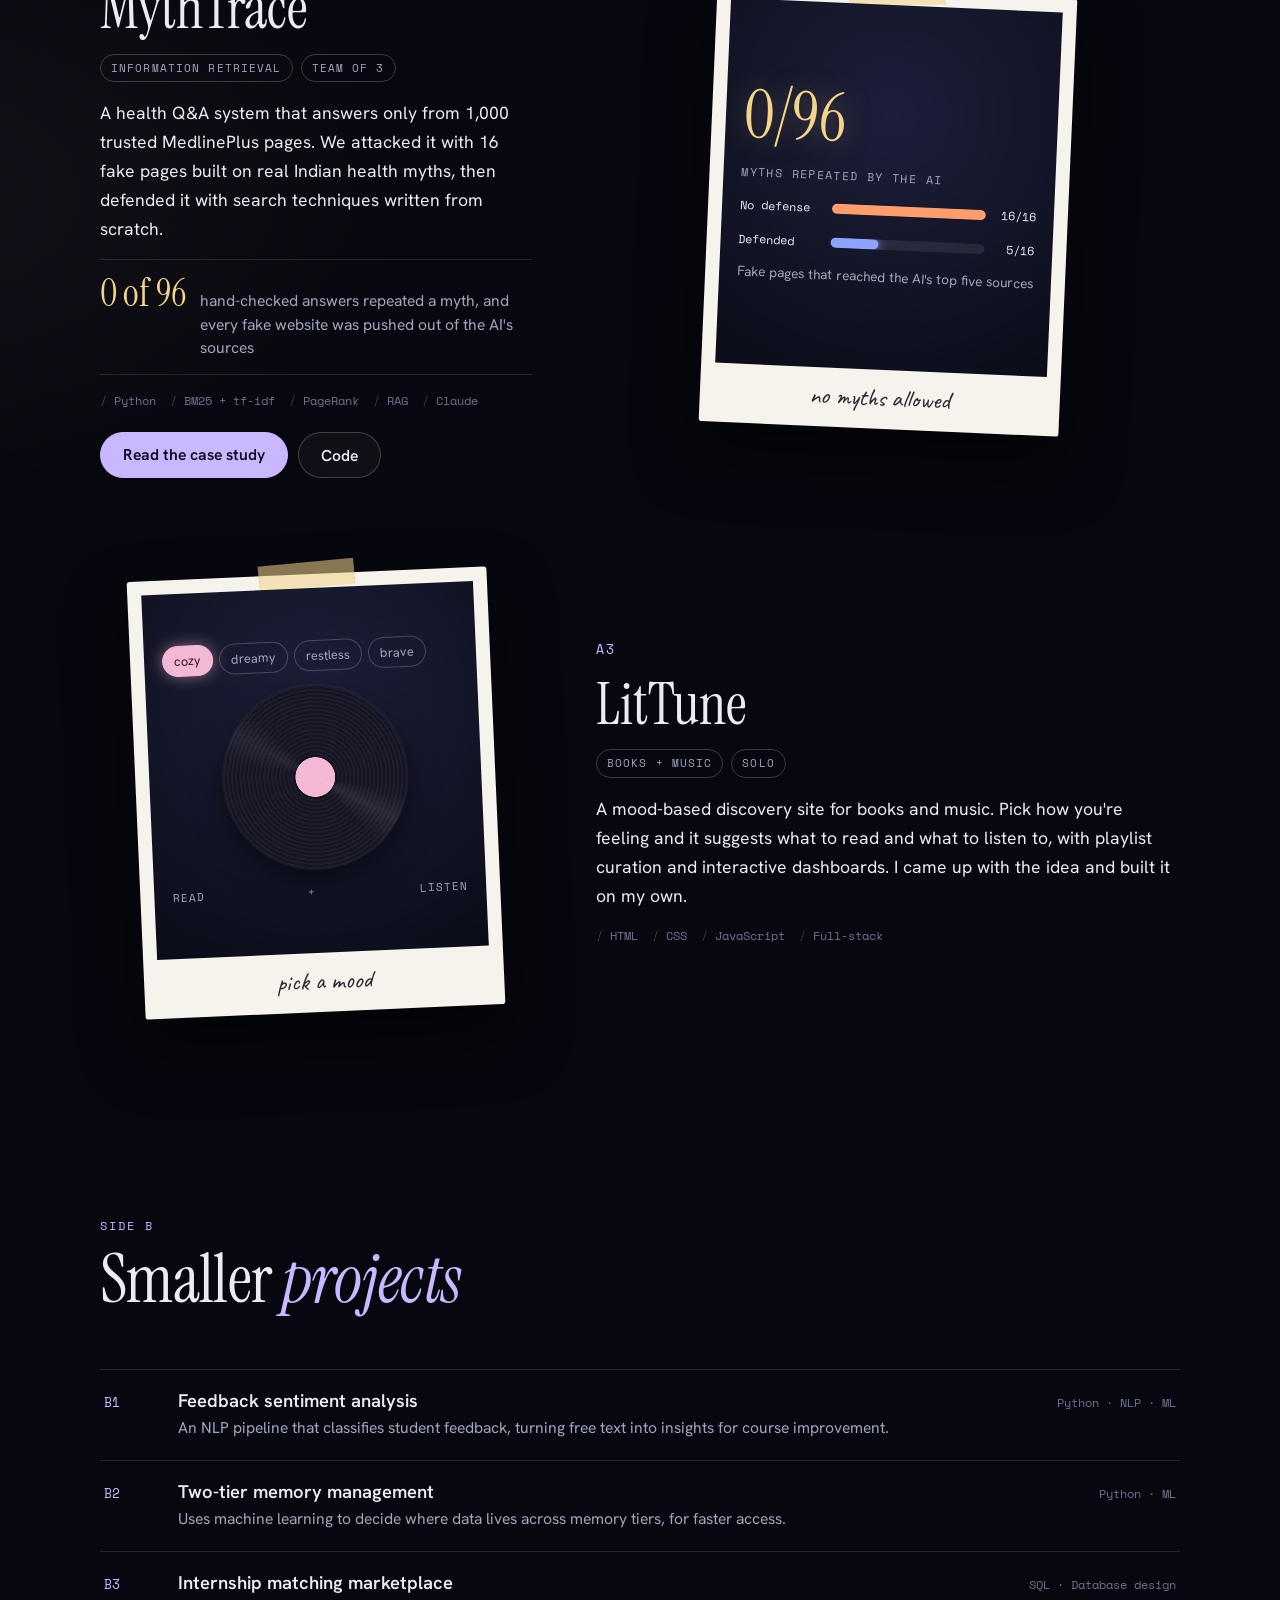
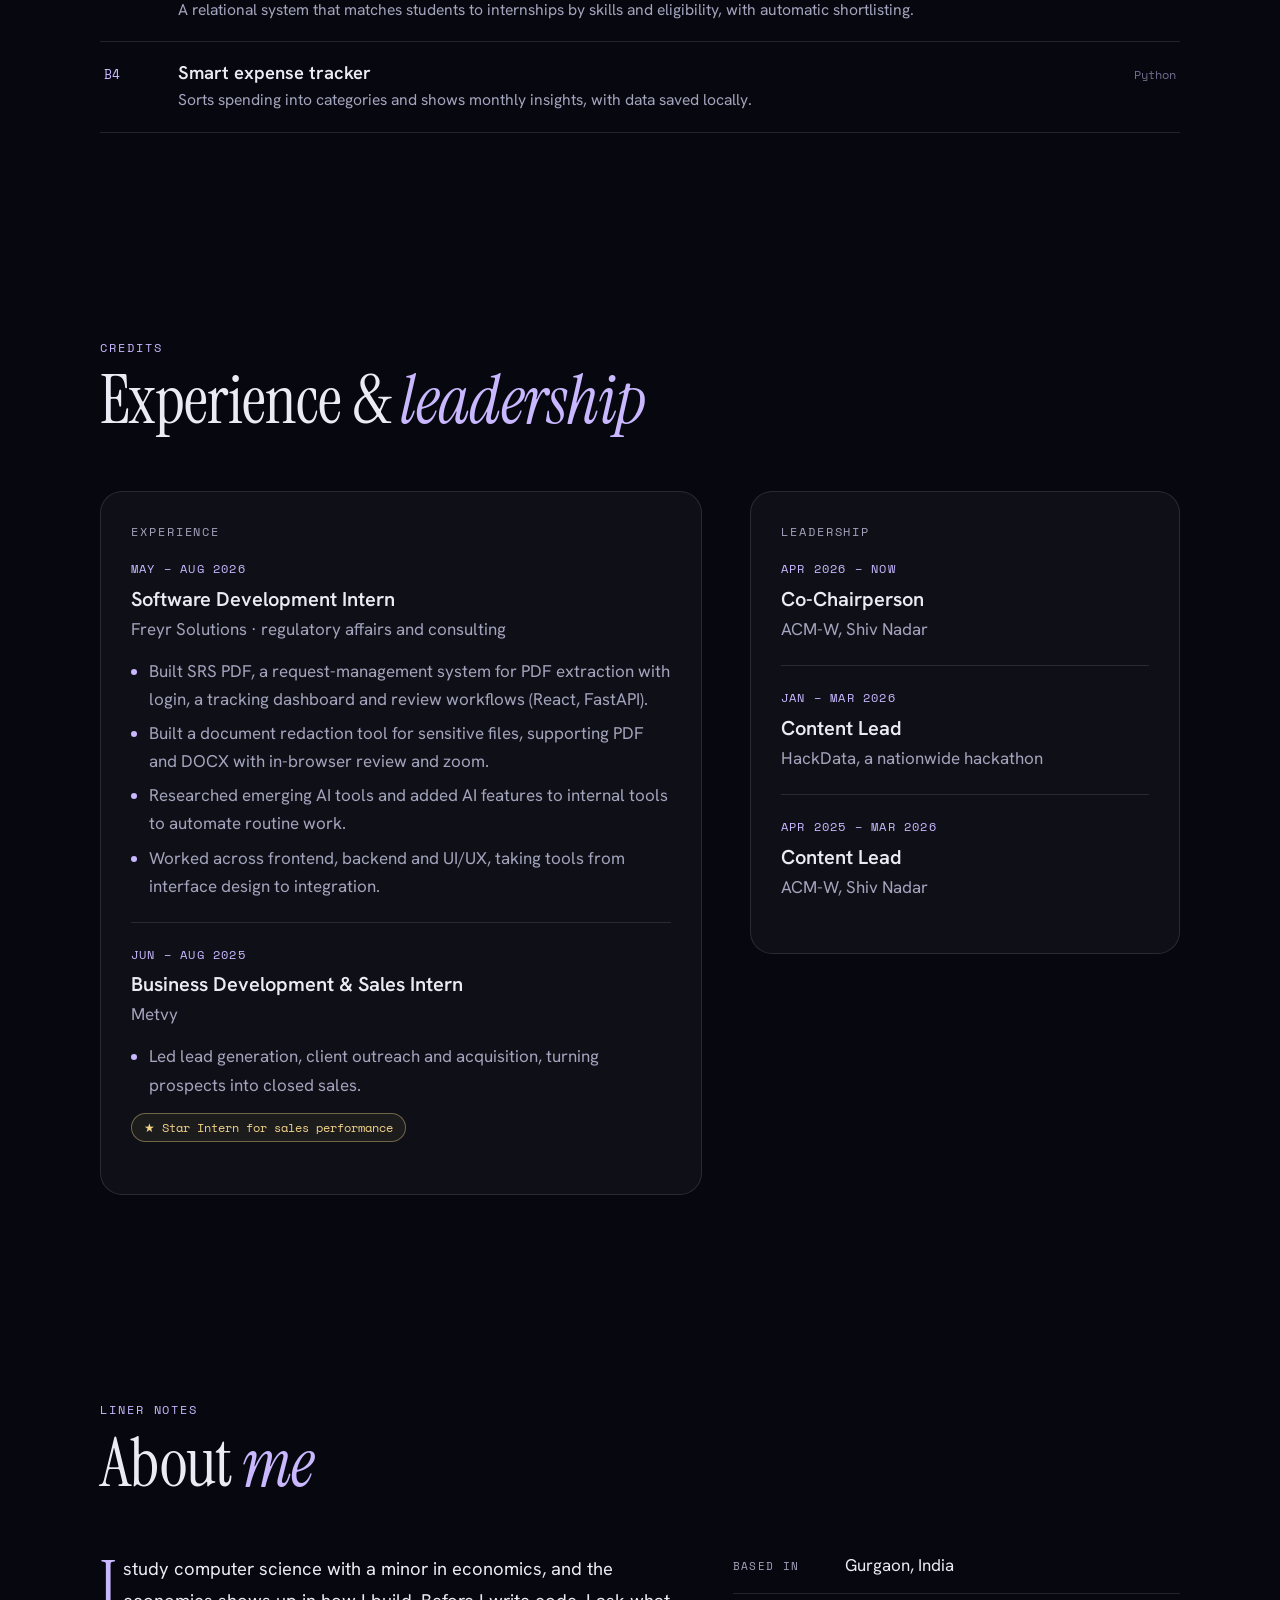
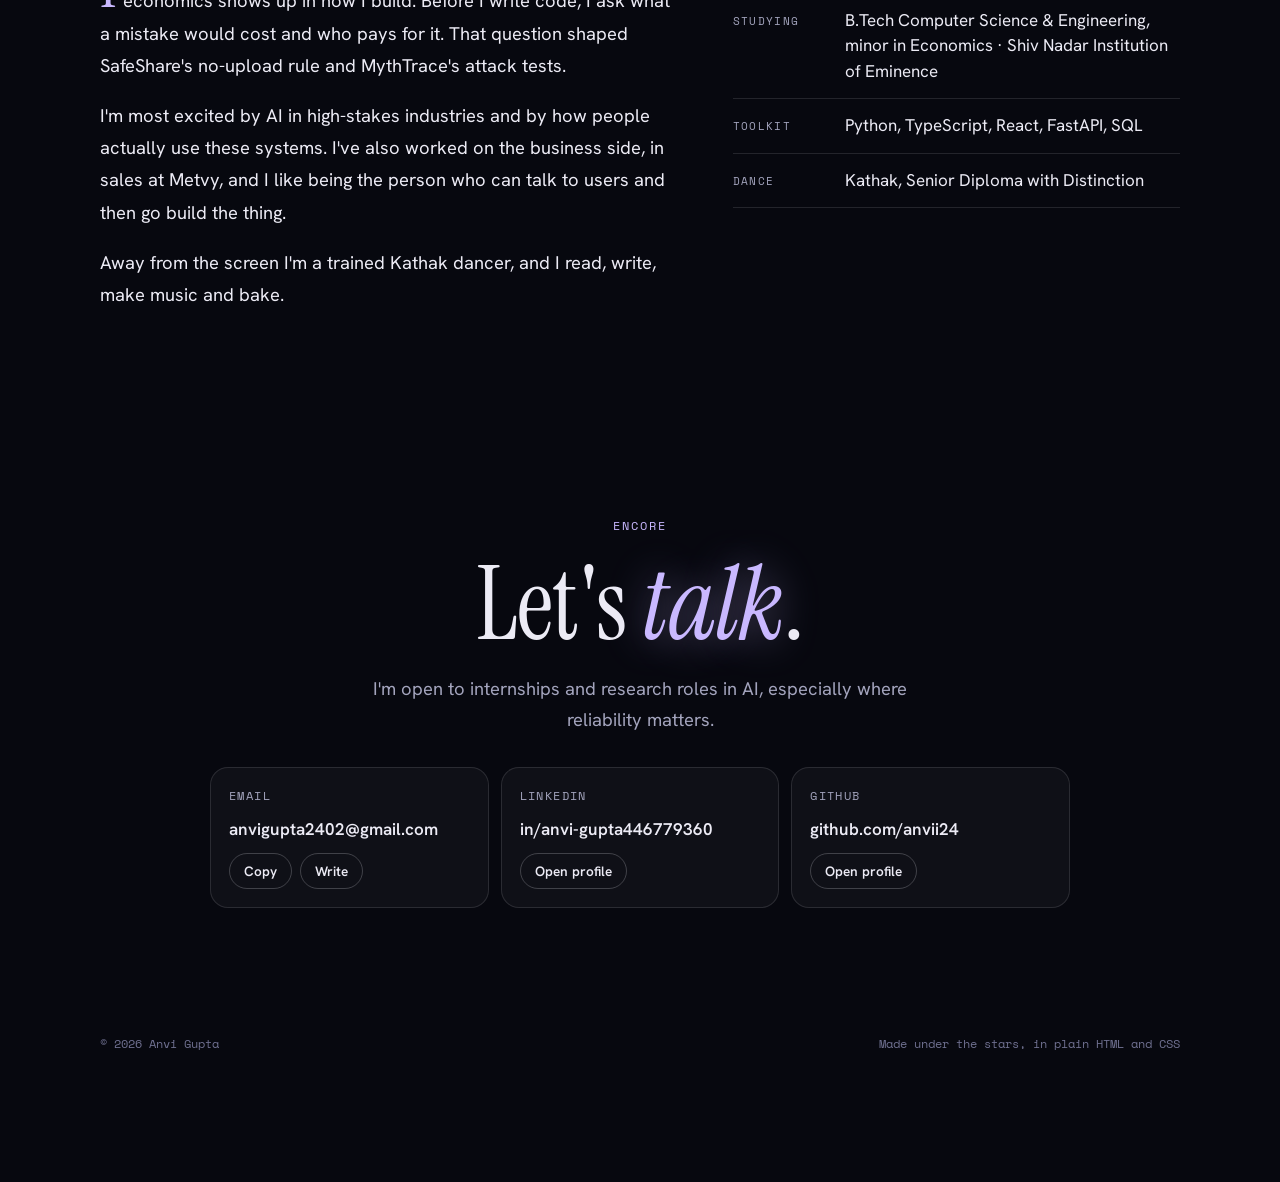
==== commit 219abc23: "Add files via upload" ====
--- a/index.html
+++ b/index.html
@@ -5,22 +5,24 @@
 <meta name="viewport" content="width=device-width, initial-scale=1, viewport-fit=cover">
 <title>Anvi Gupta</title>
 <meta name="claude:viewport-fit-sides" content="cover">
-<meta name="description" content="Anvi Gupta builds AI for moments where a mistake can't be taken back. Computer science student at Shiv Nadar Institution of Eminence.">
+<meta name="description" content="Anvi Gupta: computer science student who builds AI for places where mistakes really matter. Projects include SafeShare, MythTrace and LitTune.">
 <meta property="og:title" content="Anvi Gupta">
-<meta property="og:description" content="I build AI for moments where a mistake can't be taken back. Projects: SafeShare, MythTrace, condenser leak detection.">
+<meta property="og:description" content="I build AI for places where mistakes really matter. SafeShare, MythTrace, LitTune and more.">
 <meta property="og:type" content="website">
-<meta name="theme-color" content="#f1f2ee">
-<link rel="icon" href="assets/favicon.svg" type="image/svg+xml">
+<meta name="theme-color" content="#07080f">
+<link rel="icon" href="favicon.svg" type="image/svg+xml">
 <link rel="preconnect" href="https://fonts.googleapis.com">
 <link rel="preconnect" href="https://fonts.gstatic.com" crossorigin>
-<link rel="stylesheet" href="https://fonts.googleapis.com/css2?family=Bricolage+Grotesque:opsz,wdth,wght@12..96,75..100,400..800&family=IBM+Plex+Mono:wght@400;500&family=Newsreader:ital,opsz,wght@0,6..72,400..600;1,6..72,400&display=swap">
+<link rel="stylesheet" href="https://fonts.googleapis.com/css2?family=Caveat:wght@500&family=Hanken+Grotesk:wght@400;500;600&family=Instrument+Serif:ital@0;1&family=Space+Mono&display=swap">
 <link rel="stylesheet" href="styles.css">
 </head>
 <body>
-
+<canvas id="stars" aria-hidden="true"></canvas>
+
+<div class="page">
 <header class="topbar">
   <div class="wrap">
-    <a class="wordmark" href="index.html">Anvi Gupta</a>
+    <a class="wordmark" href="index.html"><span class="dot" aria-hidden="true">AG</span>Anvi Gupta</a>
     <nav class="nav" aria-label="Sections">
       <a href="#work">Work</a>
       <a href="#experience">Experience</a>
@@ -31,129 +33,168 @@
 </header>
 
 <main>
-  <section class="hero">
-    <div class="wrap">
-      <h1>I build AI for moments where a mistake <span class="undo">can't be taken back.</span></h1>
-      <p class="intro">I'm <strong>Anvi Gupta</strong>, a computer science student at Shiv Nadar Institution of Eminence with a minor in economics. I like problems where getting it wrong has a real cost, and I design for that cost first.</p>
-      <ul class="misses" aria-label="What each project protects against">
-        <li><span class="label">SafeShare</span><p>An Aadhaar number sent on WhatsApp can't be unsent.</p></li>
-        <li><span class="label">MythTrace</span><p>A health myth repeated by an AI sounds like medical advice.</p></li>
-        <li><span class="label">Leak detection</span><p>A leaking condenser that passes inspection ships to a customer.</p></li>
-      </ul>
-    </div>
-  </section>
-
-  <section class="section" id="work">
+  <section class="hero" data-track="Intro">
+    <div class="wrap hero-grid">
+      <div>
+        <p class="eyebrow">Hello, I'm</p>
+        <h1>Anvi <em>Gupta</em></h1>
+        <p class="intro">A computer science student with an economics minor. I build <strong>AI for places where mistakes really matter</strong>, and I care a lot about how people actually use it.</p>
+        <div class="cta">
+          <a class="btn primary" href="#work">See my work</a>
+          <a class="btn" href="#contact">Get in touch</a>
+        </div>
+      </div>
+
+      <div class="orbit-wrap">
+        <div class="orbit" role="img" aria-label="Interests orbiting my name. Work: AI and machine learning, information retrieval, human-computer interaction, AI for high-stakes industries. Life: Kathak, reading, writing, music, baking.">
+          <div class="ring r3">
+            <div class="arm" style="--a:0deg"><span class="planet" style="--c:var(--rose)">Kathak</span></div>
+            <div class="arm" style="--a:72deg"><span class="planet" style="--c:var(--rose)">Reading</span></div>
+            <div class="arm" style="--a:144deg"><span class="planet" style="--c:var(--rose)">Writing</span></div>
+            <div class="arm" style="--a:216deg"><span class="planet" style="--c:var(--rose)">Music</span></div>
+            <div class="arm" style="--a:288deg"><span class="planet" style="--c:var(--rose)">Baking</span></div>
+          </div>
+          <div class="ring r2">
+            <div class="arm" style="--a:40deg"><span class="planet">Information retrieval</span></div>
+            <div class="arm" style="--a:160deg"><span class="planet">Human-computer interaction</span></div>
+            <div class="arm" style="--a:280deg"><span class="planet">AI for high-stakes industries</span></div>
+          </div>
+          <div class="ring r1">
+            <div class="arm" style="--a:100deg"><span class="planet">AI / ML</span></div>
+          </div>
+          <div class="sun" aria-hidden="true">AG</div>
+        </div>
+        <div class="orbit-legend"><span><i class="c-work"></i>What I work on</span><span><i class="c-life"></i>What I love outside it</span></div>
+
+        <div class="constellation">
+          <div class="group">
+            <span class="label">What I work on</span>
+            <ul>
+              <li>AI / ML</li><li>AI for high-stakes industries</li><li>Human-computer interaction</li><li>Information retrieval</li>
+            </ul>
+          </div>
+          <div class="group">
+            <span class="label">What I love outside it</span>
+            <ul>
+              <li style="--c:var(--rose)">Kathak</li><li style="--c:var(--rose)">Reading</li><li style="--c:var(--rose)">Writing</li><li style="--c:var(--rose)">Music</li><li style="--c:var(--rose)">Baking</li>
+            </ul>
+          </div>
+        </div>
+      </div>
+    </div>
+  </section>
+
+  <section class="section" id="work" data-track="Selected work">
     <div class="wrap">
       <div class="section-head">
-        <span class="label">Selected work</span>
-        <h2>Three systems, three costly mistakes</h2>
-      </div>
-
-      <div class="projects">
-        <!-- SafeShare -->
-        <article class="project">
-          <div class="text">
-            <div class="meta"><span class="label">Privacy · Solo · Oct 2026</span><span class="status">Live</span></div>
+        <span class="eyebrow">Side A</span>
+        <h2>Selected <em>work</em></h2>
+      </div>
+
+      <div class="songs">
+        <article class="song">
+          <div class="polaroid-col">
+            <figure class="polaroid" style="margin:0">
+              <div class="photo"><img src="review.webp" alt="SafeShare review screen with four detected numbers covered on a sample ID card" width="780" height="1688" loading="lazy"></div>
+              <figcaption class="caption">nothing leaves your phone</figcaption>
+            </figure>
+          </div>
+          <div class="notes">
+            <span class="no">A1</span>
             <h3>SafeShare</h3>
+            <div class="meta"><span class="pill">Privacy</span><span class="pill">Solo</span><span class="pill live">Live</span></div>
             <p class="pitch">A privacy-first web app that hides Aadhaar, PAN, bank and phone numbers on document photos before you share them, entirely on your phone with no uploads.</p>
-            <div class="cost"><span class="label">Cost of a miss</span><p>A full ID number forwarded and stored in chats you'll never see.</p></div>
-            <div class="result"><span class="num">34/34</span><span>sensitive items caught on the test set, up from 33 after the first evaluation found a bug</span></div>
-            <ul class="tags"><li>React</li><li>TypeScript</li><li>On-device OCR</li><li>English + Hindi</li><li>Offline web app</li></ul>
+            <div class="result"><span class="num">34/34</span><span>sensitive items caught on the test set, up from 33 after testing found a bug</span></div>
+            <ul class="tags"><li>React</li><li>TypeScript</li><li>On-device OCR</li><li>English + Hindi</li><li>Works offline</li></ul>
             <div class="actions">
-              <a class="btn primary" href="projects/safeshare.html">Read the case study</a>
+              <a class="btn primary" href="safeshare.html">Read the case study</a>
               <a class="btn" href="https://safeshare-nine.vercel.app/" target="_blank" rel="noopener">Try it</a>
               <a class="btn" href="https://github.com/anvii24/safeshare" target="_blank" rel="noopener">Code</a>
             </div>
           </div>
-          <div class="visual phones">
-            <img src="assets/safeshare/review.webp" alt="SafeShare review screen with four detected numbers covered on a sample ID card" width="780" height="1688" loading="lazy">
-            <img src="assets/safeshare/share.webp" alt="SafeShare share screen with a before and after slider" width="780" height="1688" loading="lazy">
-          </div>
         </article>
 
-        <!-- MythTrace -->
-        <article class="project">
-          <div class="text">
-            <div class="meta"><span class="label">Information retrieval · Team of 3 · Oct 2026</span><span class="status">Course hackathon</span></div>
+        <article class="song">
+          <div class="polaroid-col">
+            <figure class="polaroid" style="margin:0">
+              <div class="photo night">
+                <div class="minichart" role="img" aria-label="Fake pages in the AI's top five sources: 16 of 16 with no defenses, 5 of 16 with all defenses on.">
+                  <span class="mini-big">0/96</span>
+                  <span class="label">myths repeated by the AI</span>
+                  <div class="mrow"><span>No defense</span><span class="track"><span class="fill b full"></span></span><b>16/16</b></div>
+                  <div class="mrow"><span>Defended</span><span class="track"><span class="fill a part"></span></span><b>5/16</b></div>
+                  <p class="mnote">Fake pages that reached the AI's top five sources</p>
+                </div>
+              </div>
+              <figcaption class="caption">no myths allowed</figcaption>
+            </figure>
+          </div>
+          <div class="notes">
+            <span class="no">A2</span>
             <h3>MythTrace</h3>
+            <div class="meta"><span class="pill">Information retrieval</span><span class="pill">Team of 3</span></div>
             <p class="pitch">A health Q&amp;A system that answers only from 1,000 trusted MedlinePlus pages. We attacked it with 16 fake pages built on real Indian health myths, then defended it with search techniques written from scratch.</p>
-            <div class="cost"><span class="label">Cost of a miss</span><p>Someone stops their diabetes medicine because an AI cited a fake page.</p></div>
-            <div class="result"><span class="num">0 of 96</span><span>hand-checked answers repeated a myth. Every fake website was pushed out of the AI's sources.</span></div>
+            <div class="result"><span class="num">0 of 96</span><span>hand-checked answers repeated a myth, and every fake website was pushed out of the AI's sources</span></div>
             <ul class="tags"><li>Python</li><li>BM25 + tf-idf</li><li>PageRank</li><li>RAG</li><li>Claude</li></ul>
             <div class="actions">
-              <a class="btn primary" href="projects/mythtrace.html">Read the case study</a>
+              <a class="btn primary" href="mythtrace.html">Read the case study</a>
               <a class="btn" href="https://github.com/anvii24/mythtrace" target="_blank" rel="noopener">Code</a>
             </div>
           </div>
-          <div class="visual">
-            <div class="minichart" role="img" aria-label="Fake pages in the AI's top five sources: 16 of 16 with no defenses, 5 of 16 with all defenses on.">
-              <p class="label">Fake pages that reached the AI</p>
-              <div class="mrow"><span>No defenses</span><div class="track"><div class="fill b full"></div></div><b>16/16</b></div>
-              <div class="mrow"><span>All defenses</span><div class="track"><div class="fill a part"></div></div><b>5/16</b></div>
-              <p class="mnote">All 8 fake websites blocked. 5 of 8 fakes hidden inside real pages still got through.</p>
-            </div>
-          </div>
         </article>
 
-        <!-- Bubble monitoring -->
-        <article class="project">
-          <div class="text">
-            <div class="meta"><span class="label">Computer vision · Solo · 2026</span><span class="status">In progress</span></div>
-            <h3>Condenser leak detection</h3>
-            <p class="pitch">A camera system for factory dip tests. A condenser is dipped in water, and the system watches for a steady stream of air bubbles that signals a leak, then records an automatic pass or fail.</p>
-            <div class="cost"><span class="label">Cost of a miss</span><p>A leaking unit passes inspection and fails in a customer's home.</p></div>
-            <div class="result"><span class="num small">Now</span><span>building a tabletop leak rig with known leak sizes to collect labelled footage, then testing on a real dip-test line</span></div>
-            <ul class="tags"><li>OpenCV</li><li>YOLO</li><li>Industrial QA</li></ul>
-          </div>
-          <div class="visual">
-            <svg viewBox="0 0 320 220" role="img" aria-label="Diagram: a camera watches a condenser coil under water. Bubbles rise from one spot and are boxed as a leak.">
-              <rect class="tank-water" x="40" y="70" width="240" height="130" rx="4"></rect>
-              <path class="tank-line" d="M40 40 V200 H280 V40"></path>
-              <path class="tank-coil" d="M80 170 H240 M80 150 H240 M80 170 A10 10 0 0 1 80 150 M240 150 A10 10 0 0 1 240 130 M80 130 H240"></path>
-              <g class="bubble-rise"><circle class="tank-bubble" cx="182" cy="120" r="4"></circle></g>
-              <g class="bubble-rise d2"><circle class="tank-bubble" cx="184" cy="120" r="3"></circle></g>
-              <g class="bubble-rise d3"><circle class="tank-bubble" cx="180" cy="120" r="5"></circle></g>
-              <rect class="tank-box" x="164" y="42" width="38" height="90" rx="3"></rect>
-              <text class="tank-text" x="208" y="54">LEAK</text>
-              <text class="tank-text" x="208" y="68">steady stream</text>
-              <rect class="tank-cam" x="16" y="14" width="28" height="18" rx="3"></rect>
-              <text class="tank-cam-text" x="52" y="27">camera</text>
-            </svg>
+        <article class="song">
+          <div class="polaroid-col">
+            <figure class="polaroid" style="margin:0">
+              <div class="photo night">
+                <div class="mood" role="img" aria-label="Illustration: a mood is picked and LitTune suggests something to read and something to listen to.">
+                  <div class="mood-chips"><span class="on">cozy</span><span>dreamy</span><span>restless</span><span>brave</span></div>
+                  <div class="vinyl"></div>
+                  <div class="pair"><span>Read</span><span>+</span><span>Listen</span></div>
+                </div>
+              </div>
+              <figcaption class="caption">pick a mood</figcaption>
+            </figure>
+          </div>
+          <div class="notes">
+            <span class="no">A3</span>
+            <h3>LitTune</h3>
+            <div class="meta"><span class="pill">Books + music</span><span class="pill">Solo</span></div>
+            <p class="pitch">A mood-based discovery site for books and music. Pick how you're feeling and it suggests what to read and what to listen to, with playlist curation and interactive dashboards. I came up with the idea and built it on my own.</p>
+            <ul class="tags"><li>HTML</li><li>CSS</li><li>JavaScript</li><li>Full-stack</li></ul>
           </div>
         </article>
       </div>
     </div>
   </section>
 
-  <section class="section">
+  <section class="section" data-track="Smaller projects">
     <div class="wrap">
       <div class="section-head">
-        <span class="label">Also built</span>
-        <h2>Smaller projects</h2>
-      </div>
-      <div class="section-body">
-        <div class="content mini">
-          <div><span class="label">HTML/CSS/JS</span><h3>LitTune</h3><p>A mood-based book and music discovery site with playlist curation and interactive dashboards, conceived and built on my own.</p></div>
-          <div><span class="label">Python · NLP · ML</span><h3>Feedback sentiment analysis</h3><p>An NLP pipeline that classifies student feedback, turning free text into insights for course improvement.</p></div>
-          <div><span class="label">Python · ML</span><h3>Two-tier memory management</h3><p>Uses machine learning to decide where data lives across memory tiers, for faster access.</p></div>
-          <div><span class="label">SQL · Database design</span><h3>Internship matching marketplace</h3><p>A relational system that matches students to internships by skills and eligibility, with automatic shortlisting.</p></div>
-        </div>
-      </div>
-    </div>
-  </section>
-
-  <section class="section" id="experience">
+        <span class="eyebrow">Side B</span>
+        <h2>Smaller <em>projects</em></h2>
+      </div>
+      <ol class="tracklist">
+        <li><span class="n">B1</span><div><h3>Feedback sentiment analysis</h3><p>An NLP pipeline that classifies student feedback, turning free text into insights for course improvement.</p></div><span class="tech">Python · NLP · ML</span></li>
+        <li><span class="n">B2</span><div><h3>Two-tier memory management</h3><p>Uses machine learning to decide where data lives across memory tiers, for faster access.</p></div><span class="tech">Python · ML</span></li>
+        <li><span class="n">B3</span><div><h3>Internship matching marketplace</h3><p>A relational system that matches students to internships by skills and eligibility, with automatic shortlisting.</p></div><span class="tech">SQL · Database design</span></li>
+        <li><span class="n">B4</span><div><h3>Smart expense tracker</h3><p>Sorts spending into categories and shows monthly insights, with data saved locally.</p></div><span class="tech">Python</span></li>
+      </ol>
+    </div>
+  </section>
+
+  <section class="section" id="experience" data-track="Credits">
     <div class="wrap">
       <div class="section-head">
-        <span class="label">Experience</span>
-        <h2>Where I've worked</h2>
-      </div>
-      <div class="section-body">
-        <div class="content timeline">
-          <div class="role">
-            <span class="when">May – Aug 2026</span>
-            <div>
+        <span class="eyebrow">Credits</span>
+        <h2>Experience &amp; <em>leadership</em></h2>
+      </div>
+      <div class="credits">
+        <div class="panel">
+          <p class="subhead">Experience</p>
+          <div class="timeline">
+            <div class="role">
+              <span class="when">MAY – AUG 2026</span>
               <h3>Software Development Intern</h3>
               <p class="org">Freyr Solutions · regulatory affairs and consulting</p>
               <ul>
@@ -163,71 +204,55 @@
                 <li>Worked across frontend, backend and UI/UX, taking tools from interface design to integration.</li>
               </ul>
             </div>
-          </div>
-          <div class="role">
-            <span class="when">Jun – Aug 2025</span>
-            <div>
+            <div class="role">
+              <span class="when">JUN – AUG 2025</span>
               <h3>Business Development &amp; Sales Intern</h3>
               <p class="org">Metvy</p>
               <ul>
                 <li>Led lead generation, client outreach and acquisition, turning prospects into closed sales.</li>
               </ul>
-              <span class="badge">Star Intern for sales performance</span>
+              <span class="badge">★ Star Intern for sales performance</span>
             </div>
           </div>
         </div>
-      </div>
-
-      <div class="section-body">
-        <div class="content">
+        <div class="panel">
           <p class="subhead">Leadership</p>
           <div class="timeline">
-            <div class="role">
-              <span class="when">Apr 2026 – now</span>
-              <div><h3>Co-Chairperson</h3><p class="org">ACM-W, Shiv Nadar</p></div>
-            </div>
-            <div class="role">
-              <span class="when">Jan – Mar 2026</span>
-              <div><h3>Content Lead</h3><p class="org">HackData, a nationwide hackathon</p></div>
-            </div>
-            <div class="role">
-              <span class="when">Apr 2025 – Mar 2026</span>
-              <div><h3>Content Lead</h3><p class="org">ACM-W, Shiv Nadar</p></div>
-            </div>
-          </div>
-        </div>
-      </div>
-    </div>
-  </section>
-
-  <section class="section" id="about">
+            <div class="role"><span class="when">APR 2026 – NOW</span><h3>Co-Chairperson</h3><p class="org">ACM-W, Shiv Nadar</p></div>
+            <div class="role"><span class="when">JAN – MAR 2026</span><h3>Content Lead</h3><p class="org">HackData, a nationwide hackathon</p></div>
+            <div class="role"><span class="when">APR 2025 – MAR 2026</span><h3>Content Lead</h3><p class="org">ACM-W, Shiv Nadar</p></div>
+          </div>
+        </div>
+      </div>
+    </div>
+  </section>
+
+  <section class="section" id="about" data-track="Liner notes">
     <div class="wrap">
       <div class="section-head">
-        <span class="label">About</span>
-        <h2>Engineer, with an economist's habit</h2>
-      </div>
-      <div class="section-body">
-        <div class="content about">
-          <div class="prose">
-            <p>I study computer science with a minor in economics, and the economics shows up in how I build. Before I write code, I ask what a mistake would cost and who pays for it. That question decided SafeShare's no-server rule and MythTrace's attack tests.</p>
-            <p>I'm most interested in AI for high-stakes industries and in how people actually use these systems. I've also worked on the business side, in sales at Metvy, and I like being the person who can talk to users and then go build the thing.</p>
-            <p>Away from the screen I'm a trained Kathak dancer, and I read, write, make music and bake.</p>
-          </div>
-          <dl class="facts">
-            <div><dt>Based in</dt><dd>Gurgaon, India</dd></div>
-            <div><dt>Studying</dt><dd>B.Tech Computer Science &amp; Engineering, minor in Economics · Shiv Nadar Institution of Eminence</dd></div>
-            <div><dt>Interests</dt><dd>AI in high-stakes industries, human-computer interaction, information retrieval</dd></div>
-            <div><dt>Toolkit</dt><dd>Python, TypeScript, React, FastAPI, SQL, OpenCV</dd></div>
-            <div><dt>Dance</dt><dd>Kathak, Senior Diploma with Distinction</dd></div>
-          </dl>
-        </div>
-      </div>
-    </div>
-  </section>
-
-  <section class="section contact" id="contact">
-    <div class="wrap">
-      <h2>Let's talk.</h2>
+        <span class="eyebrow">Liner notes</span>
+        <h2>About <em>me</em></h2>
+      </div>
+      <div class="about">
+        <div class="prose">
+          <p>I study computer science with a minor in economics, and the economics shows up in how I build. Before I write code, I ask what a mistake would cost and who pays for it. That question shaped SafeShare's no-upload rule and MythTrace's attack tests.</p>
+          <p>I'm most excited by AI in high-stakes industries and by how people actually use these systems. I've also worked on the business side, in sales at Metvy, and I like being the person who can talk to users and then go build the thing.</p>
+          <p>Away from the screen I'm a trained Kathak dancer, and I read, write, make music and bake.</p>
+        </div>
+        <dl class="facts">
+          <div><dt>Based in</dt><dd>Gurgaon, India</dd></div>
+          <div><dt>Studying</dt><dd>B.Tech Computer Science &amp; Engineering, minor in Economics · Shiv Nadar Institution of Eminence</dd></div>
+          <div><dt>Toolkit</dt><dd>Python, TypeScript, React, FastAPI, SQL</dd></div>
+          <div><dt>Dance</dt><dd>Kathak, Senior Diploma with Distinction</dd></div>
+        </dl>
+      </div>
+    </div>
+  </section>
+
+  <section class="section" id="contact" data-track="Contact">
+    <div class="wrap contact">
+      <span class="eyebrow">Encore</span>
+      <h2>Let's <em>talk</em>.</h2>
       <p class="lede">I'm open to internships and research roles in AI, especially where reliability matters.</p>
       <div class="channels">
         <div class="channel">
@@ -235,18 +260,18 @@
           <span class="value" id="email-value">anvigupta2402@gmail.com</span>
           <div class="row">
             <button class="copy" type="button" id="copy-email" data-copy="anvigupta2402@gmail.com">Copy</button>
-            <a class="copy as-link" href="mailto:anvigupta2402@gmail.com">Write</a>
+            <a class="copy" href="mailto:anvigupta2402@gmail.com">Write</a>
           </div>
         </div>
         <div class="channel">
           <span class="label">LinkedIn</span>
           <span class="value">in/anvi-gupta446779360</span>
-          <div class="row"><a class="copy as-link" href="https://www.linkedin.com/in/anvi-gupta446779360" target="_blank" rel="noopener">Open profile</a></div>
+          <div class="row"><a class="copy" href="https://www.linkedin.com/in/anvi-gupta446779360" target="_blank" rel="noopener">Open profile</a></div>
         </div>
         <div class="channel">
           <span class="label">GitHub</span>
           <span class="value">github.com/anvii24</span>
-          <div class="row"><a class="copy as-link" href="https://github.com/anvii24" target="_blank" rel="noopener">Open profile</a></div>
+          <div class="row"><a class="copy" href="https://github.com/anvii24" target="_blank" rel="noopener">Open profile</a></div>
         </div>
       </div>
     </div>
@@ -256,26 +281,37 @@
 <footer class="site">
   <div class="wrap">
     <span>© 2026 Anvi Gupta</span>
-    <span>Built with plain HTML and CSS</span>
+    <span>Made under the stars, in plain HTML and CSS</span>
   </div>
 </footer>
-
+</div>
+
+<div class="player" id="player" aria-label="Now playing">
+  <div class="disc" aria-hidden="true"></div>
+  <div class="info">
+    <span class="now"><span class="eqbars" aria-hidden="true"><b></b><b></b><b></b></span>Now playing</span>
+    <span class="title" aria-live="polite">Intro</span>
+    <span class="progress" aria-hidden="true"><i></i></span>
+  </div>
+  <button type="button" aria-label="Play ambient sound" aria-pressed="false"></button>
+</div>
+
+<script src="site.js"></script>
 <script>
+  // Copy email
   (function () {
     var btn = document.getElementById("copy-email");
     if (!btn) return;
     btn.addEventListener("click", function () {
       var text = btn.getAttribute("data-copy");
-      function done() { btn.textContent = "Copied"; setTimeout(function () { btn.textContent = "Copy"; }, 1600); }
+      function done() { btn.textContent = "Copied!"; setTimeout(function () { btn.textContent = "Copy"; }, 1600); }
       function select() {
         var el = document.getElementById("email-value");
         var range = document.createRange(); range.selectNodeContents(el);
         var sel = window.getSelection(); sel.removeAllRanges(); sel.addRange(range);
         btn.textContent = "Selected";
       }
-      try {
-        navigator.clipboard.writeText(text).then(done, select);
-      } catch (e) { select(); }
+      try { navigator.clipboard.writeText(text).then(done, select); } catch (e) { select(); }
     });
   })();
 </script>
--- a/styles.css
+++ b/styles.css
@@ -1,64 +1,60 @@
 /*
-  Anvi Gupta — portfolio
-  Layout: one reading column (max 1120px) with a left label rail on wide screens.
-  Each section has a mono label on the left and content on the right; on phones the label sits on top.
-  Concept: "the cost of a miss" — every project states what goes wrong if the system fails.
+  Anvi Gupta — portfolio, "Night Side"
+  A deliberately single-theme dark design: deep space, a slow starfield, elegant serif headlines.
+  Layout: one column (max 1120px). Work is an album: Side A (polaroid + notes), Side B (tracklist),
+  Credits (experience), Liner notes (about). Interests orbit the name in the hero.
 */
 :root {
-  --bg: #f1f2ee;        /* cool stone */
-  --surface: #fafaf7;
-  --fg: #15171c;
-  --muted: #565a63;
-  --line: #d6d8d0;
-  --accent: #2f45d0;    /* cobalt */
-  --accent-soft: #e3e6fa;
-  --accent-fg: #ffffff; /* text on accent fills */
-  --chart-a: #2f45d0;   /* external pages */
-  --chart-b: #c2560f;   /* insider pages */
-
-  --display: "Bricolage Grotesque", "Arial Narrow", system-ui, sans-serif;
-  --serif: "Newsreader", Georgia, "Times New Roman", serif;
-  --mono: "IBM Plex Mono", ui-monospace, "SFMono-Regular", Menlo, Consolas, monospace;
-
-  --step--1: 0.875rem;
-  --step-0: 1.0625rem;
-  --step-1: 1.3rem;
-  --step-2: clamp(1.6rem, 3vw, 2.1rem);
-  --step-3: clamp(2.2rem, 5vw, 3.4rem);
-  --step-4: clamp(2.6rem, 7.2vw, 5.4rem);
-}
-@media (prefers-color-scheme: dark) {
-  :root:not([data-theme="light"]) {
-    --bg: #0f1115; --surface: #171a20; --fg: #ecede8; --muted: #a0a4ad; --line: #2a2e36;
-    --accent: #93a2ff; --accent-soft: #1d2340; --accent-fg: #0f1115;
-    --chart-a: #93a2ff; --chart-b: #f0955a;
-    color-scheme: dark;
-  }
-}
-:root[data-theme="dark"] {
-  --bg: #0f1115; --surface: #171a20; --fg: #ecede8; --muted: #a0a4ad; --line: #2a2e36;
-  --accent: #93a2ff; --accent-soft: #1d2340; --accent-fg: #0f1115;
-  --chart-a: #93a2ff; --chart-b: #f0955a;
   color-scheme: dark;
+  --bg: #07080f;            /* deep space */
+  --bg-2: #0c0e1c;
+  --surface: rgba(255, 255, 255, 0.035);
+  --surface-2: rgba(255, 255, 255, 0.06);
+  --line: rgba(236, 235, 245, 0.12);
+  --line-2: rgba(236, 235, 245, 0.22);
+  --fg: #ecebf5;
+  --muted: #a3a4bd;
+  --faint: #6f7090;
+  --glow: #c9b8ff;          /* starlight lavender */
+  --rose: #f2b8d4;
+  --gold: #f3d48b;
+  --on-glow: #0b0a16;
+  --paper: #f6f3ec;          /* polaroid frame */
+  --paper-ink: #2a2633;
+  --chart-a: #8ea2ff;
+  --chart-b: #ff9d6c;
+
+  --serif: "Instrument Serif", "Cormorant Garamond", Georgia, serif;
+  --sans: "Hanken Grotesk", "Segoe UI", system-ui, -apple-system, sans-serif;
+  --mono: "Space Mono", ui-monospace, "SFMono-Regular", Menlo, Consolas, monospace;
+  --hand: "Caveat", "Segoe Print", cursive;
 }
 
 *, *::before, *::after { box-sizing: border-box; }
-html { -webkit-text-size-adjust: 100%; }
+html { -webkit-text-size-adjust: 100%; scroll-behavior: smooth; background: var(--bg); }
 body {
   margin: 0;
-  background: var(--bg);
+  background:
+    radial-gradient(1200px 600px at 85% -10%, rgba(201, 184, 255, 0.10), transparent 60%),
+    radial-gradient(900px 500px at -10% 30%, rgba(242, 184, 212, 0.06), transparent 60%),
+    var(--bg);
   color: var(--fg);
-  font-family: var(--serif);
-  font-size: var(--step-0);
-  line-height: 1.6;
+  font-family: var(--sans);
+  font-size: 1.0625rem;
+  line-height: 1.65;
   -webkit-font-smoothing: antialiased;
-}
+  padding-bottom: calc(96px + env(safe-area-inset-bottom, 0px)); /* room for the player */
+}
+#stars { position: fixed; inset: 0; width: 100%; height: 100%; z-index: 0; pointer-events: none; }
+.page { position: relative; z-index: 1; }
 img { max-width: 100%; height: auto; display: block; }
-a { color: inherit; text-decoration-color: var(--accent); text-decoration-thickness: 1.5px; text-underline-offset: 3px; }
-a:hover { color: var(--accent); }
-a:focus-visible, button:focus-visible { outline: 2.5px solid var(--accent); outline-offset: 3px; border-radius: 4px; }
+a { color: var(--glow); text-underline-offset: 3px; }
+a:focus-visible, button:focus-visible { outline: 2px solid var(--glow); outline-offset: 3px; border-radius: 6px; }
 p { margin: 0; }
-h1, h2, h3 { font-family: var(--display); margin: 0; line-height: 1.05; text-wrap: balance; font-weight: 700; letter-spacing: -0.015em; }
+h1, h2, h3 { margin: 0; font-weight: 400; text-wrap: balance; }
+h1, h2 { font-family: var(--serif); line-height: 1; letter-spacing: -0.01em; }
+h3 { font-family: var(--sans); font-weight: 600; line-height: 1.2; }
+::selection { background: rgba(201, 184, 255, 0.35); }
 
 .wrap {
   max-width: 1120px;
@@ -66,269 +62,338 @@
   padding-left: max(20px, env(safe-area-inset-left, 0px));
   padding-right: max(20px, env(safe-area-inset-right, 0px));
 }
-.label {
+.eyebrow, .hand {
   font-family: var(--mono);
-  font-size: 0.78rem;
-  font-weight: 500;
-  letter-spacing: 0.08em;
+  font-size: 0.75rem;
+  letter-spacing: 0.16em;
   text-transform: uppercase;
-  color: var(--muted);
-}
+  color: var(--glow);
+}
+.label { font-family: var(--mono); font-size: 0.72rem; letter-spacing: 0.12em; text-transform: uppercase; color: var(--muted); }
 
 /* ---------- Top bar ---------- */
 .topbar { padding-block: 22px; }
-.topbar .wrap { display: flex; justify-content: space-between; align-items: center; gap: 16px; flex-wrap: wrap; }
-.wordmark { font-family: var(--display); font-weight: 700; font-size: 1.1rem; text-decoration: none; letter-spacing: -0.01em; }
-.nav { display: flex; gap: 20px; flex-wrap: wrap; font-family: var(--mono); font-size: 0.82rem; }
-.nav a { text-decoration: none; color: var(--muted); padding-block: 6px; }
-.nav a:hover { color: var(--fg); }
+.topbar .wrap { display: flex; justify-content: space-between; align-items: center; gap: 12px; flex-wrap: wrap; }
+.wordmark { color: var(--fg); text-decoration: none; display: inline-flex; align-items: center; gap: 10px; font-family: var(--serif); font-size: 1.45rem; }
+.wordmark .dot {
+  width: 12px; height: 12px; border-radius: 50%; font-size: 0; color: transparent;
+  background: radial-gradient(circle at 35% 35%, #fff, var(--glow) 55%, #6e5bd6);
+  box-shadow: 0 0 14px rgba(201, 184, 255, 0.8);
+}
+.nav { display: flex; gap: 4px; flex-wrap: wrap; }
+.nav a { color: var(--muted); text-decoration: none; font-size: 0.92rem; padding: 6px 12px; border-radius: 999px; }
+.nav a:hover { color: var(--fg); background: var(--surface-2); }
 
 /* ---------- Hero ---------- */
-.hero { padding-block: clamp(40px, 9vw, 104px) clamp(48px, 8vw, 88px); }
-.hero h1 {
-  font-size: var(--step-4);
-  font-weight: 700;
-  font-variation-settings: "wdth" 85;
-  line-height: 0.98;
-  max-width: 15ch;
-}
-/* Underline that draws itself under the last phrase; wraps across lines safely */
-.hero h1 .undo {
-  background-image: linear-gradient(var(--accent), var(--accent));
-  background-repeat: no-repeat;
-  background-position: 0 92%;
-  background-size: 100% 0.08em;
-  -webkit-box-decoration-break: clone;
-  box-decoration-break: clone;
-  animation: draw 900ms cubic-bezier(.2,.8,.2,1) 350ms both;
-}
-@keyframes draw { from { background-size: 0% 0.08em; } }
-.hero .intro {
-  margin-top: 28px;
-  max-width: 36em;
-  font-size: var(--step-1);
-  line-height: 1.5;
-  color: var(--muted);
-}
+.hero { padding-block: clamp(24px, 6vw, 64px) clamp(48px, 7vw, 96px); }
+.hero-grid { display: grid; grid-template-columns: minmax(0, 1fr) minmax(0, 1fr); gap: clamp(24px, 4vw, 48px); align-items: center; }
+.hero h1 { margin-top: 18px; font-size: clamp(3.6rem, 10vw, 7.4rem); line-height: 0.9; }
+.hero h1 em { font-style: italic; color: var(--glow); text-shadow: 0 0 40px rgba(201, 184, 255, 0.45); }
+.hero .intro { margin-top: 26px; font-size: clamp(1.1rem, 2vw, 1.3rem); line-height: 1.6; color: var(--muted); max-width: 30em; }
 .hero .intro strong { color: var(--fg); font-weight: 600; }
-.misses {
-  margin-top: 44px;
-  display: grid;
-  grid-template-columns: repeat(3, minmax(0, 1fr));
-  border-top: 1px solid var(--fg);
-}
-.misses li {
-  list-style: none;
-  padding: 16px 20px 0 0;
-  display: flex;
-  flex-direction: column;
-  gap: 6px;
-  min-width: 0;
-}
-.misses li + li { padding-left: 20px; border-left: 1px solid var(--line); }
-.misses { padding: 0; margin-bottom: 0; }
-.misses p { font-size: 1rem; line-height: 1.45; }
+.cta { margin-top: 30px; display: flex; gap: 12px; flex-wrap: wrap; }
+
+/* ---------- Buttons ---------- */
+.btn {
+  display: inline-flex; align-items: center; gap: 8px; min-height: 46px; padding: 0 22px;
+  font: 600 0.98rem var(--sans); text-decoration: none; border-radius: 999px;
+  border: 1px solid var(--line-2); color: var(--fg); background: var(--surface);
+  backdrop-filter: blur(8px); -webkit-backdrop-filter: blur(8px);
+  transition: border-color .2s ease, box-shadow .2s ease, background .2s ease;
+  cursor: pointer;
+}
+.btn:hover { border-color: var(--glow); box-shadow: 0 0 24px rgba(201, 184, 255, 0.25); }
+.btn.primary { background: var(--glow); color: var(--on-glow); border-color: var(--glow); }
+.btn.primary:hover { box-shadow: 0 0 32px rgba(201, 184, 255, 0.55); }
+
+/* ---------- Orbit of interests ---------- */
+.orbit-wrap { display: flex; flex-direction: column; align-items: center; gap: 14px; min-width: 0; }
+.orbit { position: relative; width: min(100%, 470px); aspect-ratio: 1; max-width: 100%; }
+.orbit:hover .ring, .orbit:hover .planet { animation-play-state: paused; }
+.sun {
+  position: absolute; left: 50%; top: 50%; width: 92px; height: 92px; transform: translate(-50%, -50%);
+  border-radius: 50%; display: grid; place-items: center; text-align: center;
+  background: radial-gradient(circle at 35% 30%, #ffffff, #e6dcff 30%, var(--glow) 60%, #6e5bd6 100%);
+  box-shadow: 0 0 60px rgba(201, 184, 255, 0.55), 0 0 140px rgba(201, 184, 255, 0.25);
+  color: var(--on-glow); font-family: var(--serif); font-size: 1.6rem; font-style: italic;
+}
+.ring {
+  position: absolute; left: 50%; top: 50%; border-radius: 50%;
+  border: 1px solid var(--line);
+  transform: translate(-50%, -50%) rotate(0deg);
+  animation: spin var(--dur) linear infinite;
+}
+.ring.r1 { width: 44%; height: 44%; --dur: 70s; }
+.ring.r2 { width: 70%; height: 70%; --dur: 110s; animation-direction: reverse; }
+.ring.r3 { width: 97%; height: 97%; --dur: 160s; border-style: dashed; }
+@keyframes spin { to { transform: translate(-50%, -50%) rotate(360deg); } }
+.arm { position: absolute; inset: 0; transform: rotate(var(--a)); pointer-events: none; }
+.planet {
+  position: absolute; left: 50%; top: 0;
+  transform: translate(-50%, -50%) rotate(calc(-1 * var(--a)));
+  animation: counter var(--dur) linear infinite;
+  white-space: nowrap; pointer-events: auto;
+  padding: 6px 12px; border-radius: 999px;
+  font-size: 0.86rem; font-weight: 600;
+  background: rgba(12, 14, 28, 0.85); border: 1px solid var(--line-2); color: var(--fg);
+  backdrop-filter: blur(6px); -webkit-backdrop-filter: blur(6px);
+  display: inline-flex; align-items: center; gap: 7px;
+}
+.ring.r2 .planet { animation-direction: reverse; }
+.planet::before { content: ""; width: 7px; height: 7px; border-radius: 50%; background: var(--c, var(--glow)); box-shadow: 0 0 10px var(--c, var(--glow)); }
+@keyframes counter {
+  from { transform: translate(-50%, -50%) rotate(calc(-1 * var(--a))); }
+  to { transform: translate(-50%, -50%) rotate(calc(-1 * var(--a) - 360deg)); }
+}
+.orbit-legend { display: flex; gap: 18px; flex-wrap: wrap; justify-content: center; font-family: var(--mono); font-size: 0.72rem; letter-spacing: 0.1em; text-transform: uppercase; color: var(--muted); }
+.orbit-legend i { display: inline-block; width: 7px; height: 7px; border-radius: 50%; margin-right: 7px; vertical-align: 1px; }
+.c-work { background: var(--glow); box-shadow: 0 0 8px var(--glow); }
+.c-life { background: var(--rose); box-shadow: 0 0 8px var(--rose); }
+
+/* Phone version of the interests: a simple star list */
+.constellation { display: none; flex-direction: column; gap: 14px; }
+.constellation .group { display: flex; flex-direction: column; gap: 8px; }
+.constellation ul { list-style: none; margin: 0; padding: 0; display: flex; flex-wrap: wrap; gap: 8px; }
+.constellation li { padding: 6px 12px; border-radius: 999px; border: 1px solid var(--line-2); background: var(--surface); font-size: 0.92rem; font-weight: 600; display: inline-flex; align-items: center; gap: 7px; }
+.constellation li::before { content: ""; width: 6px; height: 6px; border-radius: 50%; background: var(--c, var(--glow)); box-shadow: 0 0 8px var(--c, var(--glow)); }
 
 /* ---------- Sections ---------- */
-.section { padding-block: clamp(56px, 8vw, 96px); border-top: 1px solid var(--line); }
-.section-head { display: grid; grid-template-columns: 200px minmax(0, 1fr); gap: 32px; margin-bottom: 40px; align-items: baseline; }
-.section-head h2 { font-size: var(--step-3); font-variation-settings: "wdth" 88; }
-.section-body { display: grid; grid-template-columns: 200px minmax(0, 1fr); gap: 32px; }
-.section-body > .content { grid-column: 2; min-width: 0; }
-
-/* ---------- Project entries ---------- */
-.projects { display: flex; flex-direction: column; gap: 28px; }
-.project {
-  display: grid;
-  grid-template-columns: minmax(0, 1.1fr) minmax(0, 0.9fr);
-  gap: 0;
-  background: var(--surface);
-  border: 1px solid var(--line);
-  border-radius: 18px;
-  overflow: hidden;
-}
-.project .text { padding: clamp(22px, 3.5vw, 40px); display: flex; flex-direction: column; gap: 16px; min-width: 0; }
-.project .meta { display: flex; flex-wrap: wrap; gap: 8px 16px; }
-.project h3 { font-size: var(--step-2); font-variation-settings: "wdth" 90; }
-.project .pitch { font-size: 1.08rem; line-height: 1.55; }
-.cost {
-  display: grid;
-  grid-template-columns: auto minmax(0, 1fr);
-  gap: 12px;
-  align-items: baseline;
-  padding-top: 14px;
-  border-top: 1px dashed var(--line);
-}
-.cost .label { color: var(--accent); white-space: nowrap; }
-.cost p { font-size: 1rem; line-height: 1.45; }
-.result { display: flex; align-items: baseline; gap: 12px; flex-wrap: wrap; }
-.result .num { font-family: var(--display); font-size: 2.2rem; font-weight: 700; line-height: 1; font-variant-numeric: tabular-nums; }
-.result .num.small { font-size: 1.6rem; }
-.result span:last-child { color: var(--muted); font-size: 0.98rem; line-height: 1.4; }
-.tags { display: flex; flex-wrap: wrap; gap: 6px; padding: 0; margin: 0; }
-.tags li { list-style: none; font-family: var(--mono); font-size: 0.75rem; padding: 3px 9px; border: 1px solid var(--line); border-radius: 999px; color: var(--muted); }
-.actions { display: flex; flex-wrap: wrap; gap: 10px; margin-top: auto; padding-top: 6px; }
-.btn {
-  display: inline-flex; align-items: center; gap: 8px; min-height: 44px; padding: 0 18px;
-  font-family: var(--display); font-weight: 600; font-size: 0.98rem; text-decoration: none;
-  border-radius: 10px; border: 1.5px solid var(--fg); color: var(--fg); background: transparent;
-  cursor: pointer;
-}
-.btn:hover { color: var(--fg); background: var(--bg); }
-.btn.primary { background: var(--accent); border-color: var(--accent); color: var(--accent-fg); }
-.btn.primary:hover { color: var(--accent-fg); filter: brightness(1.08); }
-.status { font-family: var(--mono); font-size: 0.72rem; letter-spacing: 0.08em; text-transform: uppercase; padding: 3px 8px; border-radius: 6px; background: var(--accent-soft); color: var(--accent); }
-
-/* Visual panels */
-.visual { background: var(--bg); border-left: 1px solid var(--line); display: flex; align-items: center; justify-content: center; padding: 28px; min-width: 0; }
-.visual.phones { gap: 14px; align-items: flex-end; overflow: hidden; padding-bottom: 0; }
-.visual.phones img { width: 46%; max-width: 190px; border-radius: 18px 18px 0 0; border: 1px solid var(--line); border-bottom: 0; }
-.visual.phones img:first-child { transform: translateY(-24px); }
-
-/* Mini chart (MythTrace card), one scale: 16 pages = full width */
-.minichart { width: 100%; max-width: 340px; display: flex; flex-direction: column; gap: 14px; }
-.mrow { display: grid; grid-template-columns: 96px minmax(0, 1fr) 44px; gap: 10px; align-items: center; font-family: var(--mono); font-size: 0.78rem; }
-.mrow b { font-weight: 500; text-align: right; font-variant-numeric: tabular-nums; }
-.mrow .track { height: 22px; background: var(--surface); border: 1px solid var(--line); border-radius: 5px; position: relative; overflow: hidden; }
-.mrow .fill { position: absolute; inset: 0 auto 0 0; }
-.mrow .fill.a { background: var(--chart-a); }
-.mrow .fill.b { background: var(--chart-b); }
-.mrow .full { width: 100%; }
-.mrow .part { width: 31.25%; }
-.mnote { font-size: 0.92rem; color: var(--muted); line-height: 1.45; }
-.copy.as-link { display: inline-flex; align-items: center; text-decoration: none; }
-
-/* Tank diagram (bubble monitoring) */
-.visual svg { width: 100%; max-width: 320px; height: auto; }
-.tank-water { fill: var(--accent-soft); }
-.tank-line { fill: none; stroke: var(--fg); stroke-width: 2; }
-.tank-coil { fill: none; stroke: var(--muted); stroke-width: 6; stroke-linecap: round; }
-.tank-bubble { fill: var(--surface); stroke: var(--accent); stroke-width: 1.5; }
-.tank-box { fill: none; stroke: var(--chart-b); stroke-width: 2; stroke-dasharray: 5 4; }
-.tank-text { fill: var(--chart-b); font-family: var(--mono); font-size: 11px; }
-.tank-cam { fill: var(--fg); }
-.tank-cam-text { fill: var(--muted); font-family: var(--mono); font-size: 11px; }
-.bubble-rise { animation: rise 2.6s linear infinite; }
-.bubble-rise.d2 { animation-delay: .9s; }
-.bubble-rise.d3 { animation-delay: 1.7s; }
-@keyframes rise { 0% { transform: translateY(0); opacity: 0; } 15% { opacity: 1; } 85% { opacity: 1; } 100% { transform: translateY(-70px); opacity: 0; } }
-
-/* ---------- Other projects ---------- */
-.mini { display: grid; grid-template-columns: repeat(2, minmax(0, 1fr)); gap: 0; border-top: 1px solid var(--line); }
-.mini > div { padding: 18px 20px 18px 0; border-bottom: 1px solid var(--line); display: flex; flex-direction: column; gap: 6px; min-width: 0; }
-.mini > div:nth-child(even) { padding-left: 20px; border-left: 1px solid var(--line); }
-.mini h3 { font-size: 1.15rem; letter-spacing: -0.005em; }
-.mini p { font-size: 0.98rem; color: var(--muted); line-height: 1.5; }
-.mini .label { font-size: 0.7rem; }
-
-/* ---------- Timeline (experience, leadership) ---------- */
+.section { padding-block: clamp(56px, 8vw, 104px); }
+.section-head { display: flex; flex-direction: column; gap: 10px; margin-bottom: clamp(32px, 5vw, 56px); }
+.section-head h2 { font-size: clamp(2.6rem, 6vw, 4.2rem); }
+.section-head h2 em { font-style: italic; color: var(--glow); }
+.section-body > .content { min-width: 0; }
+
+/* ---------- Side A: polaroid projects ---------- */
+.songs { display: flex; flex-direction: column; gap: clamp(56px, 8vw, 96px); }
+.song { display: grid; grid-template-columns: minmax(0, 0.85fr) minmax(0, 1.15fr); gap: clamp(28px, 5vw, 64px); align-items: center; }
+.song:nth-child(even) .polaroid-col { order: 2; }
+.polaroid-col { display: flex; justify-content: center; min-width: 0; }
+.polaroid {
+  position: relative; width: min(100%, 360px);
+  background: var(--paper); padding: 14px 14px 0; border-radius: 3px;
+  box-shadow: 0 30px 60px rgba(0, 0, 0, 0.55), 0 0 0 1px rgba(0, 0, 0, 0.2);
+  transform: rotate(var(--tilt, -2.5deg));
+  transition: transform .5s cubic-bezier(.2, .8, .2, 1);
+}
+.song:nth-child(even) .polaroid { --tilt: 2.5deg; }
+.polaroid:hover { transform: rotate(0deg) translateY(-4px); }
+.polaroid::before {
+  content: ""; position: absolute; top: -12px; left: 50%; width: 96px; height: 26px; transform: translateX(-50%) rotate(-3deg);
+  background: rgba(243, 212, 139, 0.55); border-left: 1px dashed rgba(0,0,0,.08); border-right: 1px dashed rgba(0,0,0,.08);
+}
+.photo { aspect-ratio: 4 / 4.4; overflow: hidden; background: #111324; display: flex; align-items: center; justify-content: center; position: relative; }
+.photo img { width: 100%; height: 100%; object-fit: cover; object-position: top; }
+.photo.night { background: radial-gradient(circle at 50% 30%, #1d1f3a, #0b0c18); padding: 18px; }
+.caption { font-family: var(--hand); font-size: 1.55rem; line-height: 1; color: var(--paper-ink); text-align: center; padding: 16px 8px 18px; }
+
+.notes { display: flex; flex-direction: column; gap: 16px; min-width: 0; }
+.notes .no { font-family: var(--mono); font-size: 0.8rem; color: var(--glow); letter-spacing: 0.14em; }
+.notes h3 { font-family: var(--serif); font-weight: 400; font-size: clamp(2.6rem, 5vw, 3.6rem); line-height: 1; }
+.notes .meta { display: flex; gap: 8px; flex-wrap: wrap; }
+.pill { font-family: var(--mono); font-size: 0.7rem; letter-spacing: 0.1em; text-transform: uppercase; padding: 4px 10px; border-radius: 999px; border: 1px solid var(--line-2); color: var(--muted); }
+.pill.live { color: #9ff0c4; border-color: rgba(159, 240, 196, 0.4); }
+.pill.live::before { content: "● "; }
+.notes .pitch { font-size: 1.1rem; line-height: 1.65; color: var(--fg); }
+.result { display: flex; gap: 14px; align-items: baseline; flex-wrap: wrap; padding: 14px 0; border-top: 1px solid var(--line); border-bottom: 1px solid var(--line); }
+.result .num { font-family: var(--serif); font-size: 2.4rem; line-height: 1; color: var(--gold); font-variant-numeric: tabular-nums; }
+.result span:last-child { color: var(--muted); font-size: 0.98rem; flex: 1 1 14em; line-height: 1.5; }
+.tags { display: flex; flex-wrap: wrap; gap: 6px 14px; padding: 0; margin: 0; }
+.tags li { list-style: none; font-family: var(--mono); font-size: 0.78rem; color: var(--faint); }
+.tags li::before { content: "/ "; color: var(--line-2); }
+.actions { display: flex; gap: 10px; flex-wrap: wrap; padding-top: 4px; }
+
+/* Visuals inside polaroids */
+.minichart { width: 100%; display: flex; flex-direction: column; gap: 14px; color: var(--fg); }
+.minichart .label { color: var(--muted); }
+.mrow { display: grid; grid-template-columns: 82px minmax(0, 1fr) 40px; gap: 10px; align-items: center; font-family: var(--mono); font-size: 0.74rem; }
+.mrow b { font-weight: 400; text-align: right; font-variant-numeric: tabular-nums; }
+.mrow .track { height: 10px; background: rgba(255,255,255,.08); border-radius: 999px; position: relative; overflow: hidden; display: block; }
+.mrow .fill { position: absolute; inset: 0 auto 0 0; border-radius: 999px; }
+.mrow .fill.a { background: var(--chart-a); box-shadow: 0 0 12px var(--chart-a); }
+.mrow .fill.b { background: var(--chart-b); box-shadow: 0 0 12px var(--chart-b); }
+.mrow .full { width: 100%; } .mrow .part { width: 31.25%; }
+.mnote { font-size: 0.85rem; color: var(--muted); line-height: 1.45; }
+.mini-big { font-family: var(--serif); font-size: 4.2rem; line-height: 1; color: var(--gold); text-shadow: 0 0 30px rgba(243, 212, 139, 0.35); }
+
+.mood { width: 100%; display: flex; flex-direction: column; gap: 14px; }
+.mood-chips { display: flex; flex-wrap: wrap; gap: 6px; }
+.mood-chips span { padding: 4px 11px; border-radius: 999px; border: 1px solid var(--line-2); font-size: 0.8rem; color: var(--muted); }
+.mood-chips span.on { background: var(--rose); color: #2a1020; border-color: var(--rose); box-shadow: 0 0 16px rgba(242, 184, 212, .5); }
+.vinyl {
+  width: 62%; aspect-ratio: 1; align-self: center; border-radius: 50%; position: relative;
+  background:
+    radial-gradient(circle, var(--rose) 0 15%, #141420 15.5% 17%, transparent 17.5%),
+    repeating-radial-gradient(circle, #151522 0 2px, #1d1d2c 2px 4px);
+  box-shadow: 0 0 0 1px rgba(255,255,255,.06), 0 10px 30px rgba(0,0,0,.5);
+  animation: record 6s linear infinite;
+}
+.vinyl::after { content: ""; position: absolute; inset: 0; border-radius: 50%; background: conic-gradient(from 30deg, transparent 0 20%, rgba(255,255,255,.08) 25%, transparent 30% 70%, rgba(255,255,255,.06) 75%, transparent 80%); }
+@keyframes record { to { transform: rotate(360deg); } }
+.mood .pair { display: flex; justify-content: space-between; font-family: var(--mono); font-size: 0.7rem; letter-spacing: .1em; text-transform: uppercase; color: var(--muted); }
+
+/* ---------- Side B: tracklist ---------- */
+.tracklist { list-style: none; margin: 0; padding: 0; border-top: 1px solid var(--line); }
+.tracklist li { display: grid; grid-template-columns: 56px minmax(0, 1fr) minmax(0, auto); gap: 18px; align-items: baseline; padding: 20px 4px; border-bottom: 1px solid var(--line); transition: background .2s ease; }
+.tracklist li:hover { background: var(--surface); }
+.tracklist .n { font-family: var(--mono); font-size: 0.8rem; color: var(--glow); }
+.tracklist h3 { font-size: 1.15rem; }
+.tracklist p { color: var(--muted); font-size: 0.98rem; margin-top: 4px; line-height: 1.5; }
+.tracklist .tech { font-family: var(--mono); font-size: 0.75rem; color: var(--faint); text-align: right; white-space: nowrap; }
+
+/* ---------- Credits ---------- */
+.credits { display: grid; grid-template-columns: minmax(0, 1.4fr) minmax(0, 1fr); gap: clamp(24px, 4vw, 48px); align-items: start; }
 .timeline { display: flex; flex-direction: column; }
-.role { display: grid; grid-template-columns: 170px minmax(0, 1fr); gap: 24px; padding-block: 24px; border-top: 1px solid var(--line); }
+.role { padding: 22px 0; border-top: 1px solid var(--line); display: flex; flex-direction: column; gap: 4px; }
 .role:first-child { border-top: 0; padding-top: 0; }
-.role .when { font-family: var(--mono); font-size: 0.82rem; color: var(--muted); padding-top: 4px; font-variant-numeric: tabular-nums; }
-.role h3 { font-size: 1.35rem; }
-.role .org { color: var(--muted); font-style: italic; margin-top: 4px; }
-.role ul { margin: 12px 0 0; padding-left: 18px; display: flex; flex-direction: column; gap: 6px; }
-.role li { line-height: 1.5; }
-.badge { display: inline-block; margin-top: 10px; font-family: var(--mono); font-size: 0.75rem; padding: 3px 9px; border-radius: 6px; background: var(--accent); color: var(--accent-fg); }
-.subhead { font-family: var(--display); font-size: 1.05rem; font-weight: 600; margin: 40px 0 16px; color: var(--muted); }
-
-/* ---------- About ---------- */
-.about { display: grid; grid-template-columns: minmax(0, 1.4fr) minmax(0, 1fr); gap: 48px; }
-.about .prose { display: flex; flex-direction: column; gap: 18px; font-size: 1.15rem; line-height: 1.65; max-width: 34em; }
-.facts { display: flex; flex-direction: column; gap: 0; border-top: 1px solid var(--fg); }
-.facts div { display: grid; grid-template-columns: 110px minmax(0, 1fr); gap: 12px; padding: 12px 0; border-bottom: 1px solid var(--line); }
-.facts dt { font-family: var(--mono); font-size: 0.75rem; text-transform: uppercase; letter-spacing: 0.08em; color: var(--muted); padding-top: 3px; }
-.facts dd { margin: 0; font-size: 0.98rem; line-height: 1.45; }
+.role .when { font-family: var(--mono); font-size: 0.75rem; letter-spacing: 0.1em; color: var(--glow); font-variant-numeric: tabular-nums; }
+.role h3 { font-size: 1.25rem; margin-top: 4px; }
+.role .org { color: var(--muted); }
+.role ul { margin: 10px 0 0; padding-left: 18px; display: flex; flex-direction: column; gap: 6px; color: var(--muted); }
+.role ul li::marker { color: var(--glow); }
+.badge { align-self: flex-start; margin-top: 10px; font-family: var(--mono); font-size: 0.75rem; padding: 4px 12px; border-radius: 999px; color: var(--gold); border: 1px solid rgba(243, 212, 139, 0.4); background: rgba(243, 212, 139, 0.06); }
+.panel { background: var(--surface); border: 1px solid var(--line); border-radius: 22px; padding: clamp(20px, 3vw, 30px); backdrop-filter: blur(10px); -webkit-backdrop-filter: blur(10px); min-width: 0; }
+.subhead { font-family: var(--mono); font-size: 0.75rem; letter-spacing: 0.16em; text-transform: uppercase; color: var(--muted); margin-bottom: 18px; }
+
+/* ---------- Liner notes ---------- */
+.about { display: grid; grid-template-columns: minmax(0, 1.3fr) minmax(0, 1fr); gap: clamp(24px, 4vw, 56px); align-items: start; }
+.about .prose { display: flex; flex-direction: column; gap: 18px; font-size: 1.15rem; line-height: 1.75; }
+.about .prose p:first-child::first-letter { font-family: var(--serif); font-size: 3.6em; float: left; line-height: 0.8; margin: 0.08em 0.1em 0 0; color: var(--glow); }
+.facts { margin: 0; display: flex; flex-direction: column; }
+.facts div { padding: 14px 0; border-bottom: 1px solid var(--line); display: grid; grid-template-columns: 100px minmax(0, 1fr); gap: 12px; }
+.facts div:first-child { padding-top: 0; }
+.facts dt { font-family: var(--mono); font-size: 0.7rem; letter-spacing: 0.12em; text-transform: uppercase; color: var(--muted); padding-top: 4px; }
+.facts dd { margin: 0; line-height: 1.5; }
 
 /* ---------- Contact ---------- */
-.contact h2 { font-size: var(--step-4); font-variation-settings: "wdth" 85; max-width: 12ch; }
-.contact .lede { margin-top: 18px; color: var(--muted); font-size: var(--step-1); max-width: 30em; }
-.channels { margin-top: 36px; display: grid; grid-template-columns: repeat(3, minmax(0, 1fr)); gap: 12px; }
-.channel { background: var(--surface); border: 1px solid var(--line); border-radius: 14px; padding: 18px; display: flex; flex-direction: column; gap: 10px; min-width: 0; }
-.channel .value { font-family: var(--mono); font-size: 0.9rem; overflow-wrap: anywhere; }
+.contact { text-align: center; display: flex; flex-direction: column; align-items: center; gap: 18px; }
+.contact h2 { font-size: clamp(3rem, 9vw, 6.4rem); }
+.contact h2 em { font-style: italic; color: var(--glow); text-shadow: 0 0 40px rgba(201, 184, 255, 0.45); }
+.contact .lede { color: var(--muted); font-size: 1.15rem; max-width: 30em; }
+.channels { margin-top: 14px; display: grid; grid-template-columns: repeat(3, minmax(0, 1fr)); gap: 12px; width: 100%; max-width: 860px; }
+.channel { background: var(--surface); border: 1px solid var(--line); border-radius: 18px; padding: 18px; display: flex; flex-direction: column; gap: 10px; align-items: flex-start; text-align: left; min-width: 0; transition: border-color .2s ease; }
+.channel:hover { border-color: var(--line-2); }
+.channel .value { overflow-wrap: anywhere; font-weight: 600; }
 .channel .row { display: flex; gap: 8px; flex-wrap: wrap; }
-.copy { font-family: var(--mono); font-size: 0.78rem; min-height: 36px; padding: 0 12px; border-radius: 8px; border: 1px solid var(--line); background: transparent; color: var(--fg); cursor: pointer; }
-.copy:hover { border-color: var(--fg); }
-
-footer.site { padding-block: 40px 56px; border-top: 1px solid var(--line); }
-footer.site .wrap { display: flex; justify-content: space-between; gap: 16px; flex-wrap: wrap; color: var(--muted); font-family: var(--mono); font-size: 0.8rem; }
+.copy { font: 600 0.85rem var(--sans); min-height: 36px; padding: 0 14px; border-radius: 999px; border: 1px solid var(--line-2); background: transparent; color: var(--fg); cursor: pointer; display: inline-flex; align-items: center; text-decoration: none; }
+.copy:hover { border-color: var(--glow); color: var(--glow); }
+
+footer.site { padding-block: 24px 32px; }
+footer.site .wrap { display: flex; justify-content: space-between; gap: 16px; flex-wrap: wrap; font-family: var(--mono); font-size: 0.75rem; color: var(--faint); }
+footer.site a { color: var(--muted); }
+
+/* ---------- Now playing bar ---------- */
+.player {
+  position: fixed; z-index: 20;
+  left: 50%; transform: translateX(-50%);
+  bottom: calc(14px + env(safe-area-inset-bottom, 0px));
+  width: min(560px, calc(100% - 24px));
+  display: grid; grid-template-columns: auto minmax(0, 1fr) auto; gap: 12px; align-items: center;
+  padding: 10px 12px 10px 10px; border-radius: 18px;
+  background: rgba(12, 13, 26, 0.78); border: 1px solid var(--line-2);
+  backdrop-filter: blur(16px); -webkit-backdrop-filter: blur(16px);
+  box-shadow: 0 20px 50px rgba(0, 0, 0, 0.5);
+}
+.player .disc {
+  width: 42px; height: 42px; border-radius: 50%;
+  background: radial-gradient(circle, var(--glow) 0 18%, #0d0d18 19% 22%, transparent 23%), repeating-radial-gradient(circle, #16162a 0 2px, #202036 2px 4px);
+  animation: record 4s linear infinite; animation-play-state: paused;
+}
+.player.playing .disc { animation-play-state: running; }
+.player .info { min-width: 0; display: flex; flex-direction: column; gap: 4px; }
+.player .now { font-family: var(--mono); font-size: 0.65rem; letter-spacing: 0.14em; text-transform: uppercase; color: var(--muted); }
+.player .title { display: block; font-weight: 600; font-size: 0.95rem; white-space: nowrap; overflow: hidden; text-overflow: ellipsis; }
+.player .title span { color: var(--muted); font-weight: 400; }
+.player .progress { display: block; height: 3px; background: rgba(255,255,255,0.1); border-radius: 999px; overflow: hidden; }
+.player .progress i { display: block; height: 100%; width: 0; background: linear-gradient(90deg, var(--glow), var(--rose)); border-radius: 999px; }
+.player button {
+  width: 44px; height: 44px; border-radius: 50%; border: 1px solid var(--line-2);
+  background: var(--glow); color: var(--on-glow); cursor: pointer; display: grid; place-items: center;
+}
+.player button svg { width: 18px; height: 18px; }
+.player .eqbars { display: inline-flex; gap: 2px; align-items: flex-end; height: 10px; margin-right: 6px; vertical-align: -1px; }
+.player .eqbars b { width: 2px; height: 100%; background: var(--glow); transform-origin: bottom; transform: scaleY(0.3); }
+.player.playing .eqbars b { animation: eq 0.9s ease-in-out infinite alternate; }
+.player.playing .eqbars b:nth-child(2) { animation-delay: -.3s; }
+.player.playing .eqbars b:nth-child(3) { animation-delay: -.6s; }
+@keyframes eq { from { transform: scaleY(0.25); } to { transform: scaleY(1); } }
 
 /* ---------- Case study pages ---------- */
-.cs-hero { padding-block: clamp(32px, 7vw, 80px) 48px; }
-.back { font-family: var(--mono); font-size: 0.82rem; text-decoration: none; color: var(--muted); }
-.cs-hero h1 { margin-top: 28px; font-size: var(--step-4); font-variation-settings: "wdth" 85; max-width: 14ch; }
-.cs-hero .intro { margin-top: 24px; max-width: 36em; font-size: var(--step-1); line-height: 1.5; color: var(--muted); }
-.cs-meta { margin-top: 36px; display: grid; grid-template-columns: repeat(4, minmax(0, 1fr)); gap: 20px; border-top: 1px solid var(--fg); padding-top: 16px; }
-.cs-meta dt { font-family: var(--mono); font-size: 0.72rem; text-transform: uppercase; letter-spacing: 0.08em; color: var(--muted); }
-.cs-meta dd { margin: 4px 0 0; font-size: 0.98rem; line-height: 1.4; }
-.prose-col { max-width: 40em; display: flex; flex-direction: column; gap: 18px; font-size: 1.12rem; line-height: 1.7; }
-.prose-col h3 { font-size: 1.35rem; margin-top: 12px; }
-.callout { border-left: 3px solid var(--accent); padding: 4px 0 4px 18px; font-family: var(--display); font-size: 1.35rem; line-height: 1.35; font-weight: 600; }
-.code { font-family: var(--mono); font-size: 0.86em; padding: 1px 6px; border-radius: 5px; background: var(--surface); border: 1px solid var(--line); }
-
-.stats { display: grid; grid-template-columns: repeat(3, minmax(0, 1fr)); gap: 12px; }
-.stat { background: var(--surface); border: 1px solid var(--line); border-radius: 14px; padding: 18px; display: flex; flex-direction: column; gap: 8px; min-width: 0; }
-.stat .num { font-family: var(--display); font-size: 2.4rem; font-weight: 700; line-height: 1; font-variant-numeric: tabular-nums; }
-.stat .num s { color: var(--muted); font-size: 1.4rem; font-weight: 500; text-decoration-thickness: 2px; margin-right: 6px; }
-.stat p { color: var(--muted); font-size: 0.95rem; line-height: 1.45; }
-
-/* Bar chart built from HTML, drawn to one scale (0–8 pages) */
-.chart { background: var(--surface); border: 1px solid var(--line); border-radius: 16px; padding: clamp(18px, 3vw, 28px); display: flex; flex-direction: column; gap: 18px; }
+.cs-hero { padding-block: clamp(24px, 6vw, 64px) 32px; }
+.back { font-family: var(--mono); font-size: 0.78rem; letter-spacing: 0.08em; text-decoration: none; color: var(--muted); }
+.back:hover { color: var(--fg); }
+.cs-hero h1 { margin-top: 26px; font-size: clamp(2.8rem, 8vw, 5.4rem); max-width: 14ch; line-height: 0.95; }
+.cs-hero .intro { margin-top: 22px; max-width: 36em; font-size: clamp(1.1rem, 2vw, 1.3rem); line-height: 1.6; color: var(--muted); }
+.cs-hero .actions { margin-top: 28px; }
+.cs-meta { margin: 34px 0 0; display: grid; grid-template-columns: repeat(4, minmax(0, 1fr)); gap: 20px; padding-top: 18px; border-top: 1px solid var(--line); }
+.cs-meta dt { font-family: var(--mono); font-size: 0.68rem; letter-spacing: 0.12em; text-transform: uppercase; color: var(--muted); }
+.cs-meta dd { margin: 6px 0 0; line-height: 1.45; }
+.prose-col { max-width: 42em; display: flex; flex-direction: column; gap: 18px; font-size: 1.1rem; line-height: 1.75; }
+.prose-col h3 { font-size: 1.3rem; margin-top: 10px; }
+.callout { font-family: var(--serif); font-size: clamp(1.5rem, 3vw, 2rem); line-height: 1.25; font-style: italic; color: var(--fg); padding-left: 22px; border-left: 2px solid var(--glow); }
+.code { font-family: var(--mono); font-size: 0.85em; padding: 3px 9px; border-radius: 8px; background: var(--surface-2); border: 1px solid var(--line); color: var(--gold); }
+.stack { display: flex; flex-direction: column; gap: 28px; }
+.stats { display: grid; grid-template-columns: repeat(3, minmax(0, 1fr)); gap: 14px; }
+.stat { background: var(--surface); border: 1px solid var(--line); border-radius: 20px; padding: 20px; display: flex; flex-direction: column; gap: 10px; min-width: 0; }
+.stat .num { font-family: var(--serif); font-size: 3rem; line-height: 1; color: var(--gold); font-variant-numeric: tabular-nums; }
+.stat .num s { color: var(--faint); font-size: 1.6rem; margin-right: 8px; }
+.stat .num small { font-size: 1.6rem; color: var(--faint); }
+.stat p { color: var(--muted); font-size: 0.95rem; line-height: 1.5; }
+.chart { margin: 0; background: var(--surface); border: 1px solid var(--line); border-radius: 22px; padding: clamp(18px, 3vw, 30px); display: flex; flex-direction: column; gap: 18px; }
 .chart h3 { font-size: 1.15rem; }
-.chart .legend { display: flex; gap: 18px; flex-wrap: wrap; font-family: var(--mono); font-size: 0.78rem; color: var(--muted); }
-.chart .legend i { display: inline-block; width: 12px; height: 12px; border-radius: 3px; margin-right: 6px; vertical-align: -1px; }
-.key-a { background: var(--chart-a); }
-.key-b { background: var(--chart-b); }
+.chart .legend { display: flex; gap: 18px; flex-wrap: wrap; font-family: var(--mono); font-size: 0.72rem; color: var(--muted); }
+.chart .legend i { display: inline-block; width: 9px; height: 9px; border-radius: 50%; margin-right: 7px; vertical-align: 0; }
+.key-a { background: var(--chart-a); box-shadow: 0 0 8px var(--chart-a); }
+.key-b { background: var(--chart-b); box-shadow: 0 0 8px var(--chart-b); }
 .bars { display: flex; flex-direction: column; gap: 16px; }
-.bargroup { display: grid; grid-template-columns: 150px minmax(0, 1fr); gap: 14px; align-items: center; }
-.bargroup .name { font-family: var(--mono); font-size: 0.8rem; line-height: 1.35; }
+.bargroup { display: grid; grid-template-columns: 170px minmax(0, 1fr); gap: 14px; align-items: center; }
+.bargroup .name { font-family: var(--mono); font-size: 0.76rem; line-height: 1.35; color: var(--muted); }
 .bargroup .pair { display: flex; flex-direction: column; gap: 5px; min-width: 0; }
-.bar { display: grid; grid-template-columns: minmax(0, 1fr) 40px; gap: 8px; align-items: center; }
-.bar .track { height: 14px; background: var(--bg); border-radius: 4px; position: relative; overflow: hidden; }
-.bar .fill { position: absolute; inset: 0 auto 0 0; border-radius: 4px; }
-.bar .fill.a { background: var(--chart-a); }
-.bar .fill.b { background: var(--chart-b); }
-.bar .v { font-family: var(--mono); font-size: 0.78rem; font-variant-numeric: tabular-nums; color: var(--muted); text-align: right; }
+.bar { display: grid; grid-template-columns: minmax(0, 1fr) 28px; gap: 8px; align-items: center; }
+.bar .track { height: 10px; background: rgba(255,255,255,0.06); border-radius: 999px; position: relative; overflow: hidden; }
+.bar .fill { position: absolute; inset: 0 auto 0 0; border-radius: 999px; }
+.bar .fill.a { background: var(--chart-a); } .bar .fill.b { background: var(--chart-b); }
+.bar .v { font-family: var(--mono); font-size: 0.75rem; font-variant-numeric: tabular-nums; color: var(--muted); text-align: right; }
 .w0 { width: 0; } .w5 { width: 62.5%; } .w8 { width: 100%; }
-.chart .note { font-size: 0.92rem; color: var(--muted); line-height: 1.5; }
-
-.table-wrap { overflow-x: auto; border: 1px solid var(--line); border-radius: 14px; background: var(--surface); }
-table { border-collapse: collapse; width: 100%; min-width: 520px; font-size: 0.95rem; }
-th, td { padding: 11px 14px; text-align: left; border-bottom: 1px solid var(--line); vertical-align: top; }
+.chart .note { font-size: 0.95rem; color: var(--muted); line-height: 1.55; }
+.table-wrap { overflow-x: auto; border: 1px solid var(--line); border-radius: 18px; background: var(--surface); }
+table { border-collapse: collapse; width: 100%; min-width: 540px; font-size: 0.95rem; }
+th, td { padding: 12px 14px; text-align: left; border-bottom: 1px solid var(--line); vertical-align: top; }
 tr:last-child td { border-bottom: 0; }
-th { font-family: var(--mono); font-size: 0.72rem; text-transform: uppercase; letter-spacing: 0.08em; color: var(--muted); font-weight: 500; }
-td.n, th.n { text-align: right; font-variant-numeric: tabular-nums; font-family: var(--mono); }
-td.zero { color: var(--accent); font-weight: 600; }
-
-.team { display: grid; grid-template-columns: repeat(3, minmax(0, 1fr)); gap: 12px; }
-.team div { background: var(--surface); border: 1px solid var(--line); border-radius: 14px; padding: 18px; display: flex; flex-direction: column; gap: 8px; min-width: 0; }
+th { font-family: var(--mono); font-size: 0.68rem; letter-spacing: 0.1em; text-transform: uppercase; color: var(--muted); font-weight: 400; }
+td.n, th.n { text-align: right; font-variant-numeric: tabular-nums; }
+td.zero { color: var(--gold); font-weight: 600; }
+.plain-list { margin: 0; padding-left: 20px; display: flex; flex-direction: column; gap: 10px; }
+.plain-list li::marker { color: var(--glow); }
+.team { display: grid; grid-template-columns: repeat(3, minmax(0, 1fr)); gap: 14px; }
+.team div { background: var(--surface); border: 1px solid var(--line); border-radius: 20px; padding: 20px; display: flex; flex-direction: column; gap: 8px; min-width: 0; }
 .team h3 { font-size: 1.1rem; }
-.team p { font-size: 0.95rem; color: var(--muted); line-height: 1.5; }
-.team .you { border-color: var(--accent); }
+.team p { font-size: 0.95rem; color: var(--muted); line-height: 1.55; }
+.team .you { border-color: rgba(201, 184, 255, 0.5); box-shadow: 0 0 30px rgba(201, 184, 255, 0.12); }
+.fineprint { color: var(--faint); font-size: 0.92rem; max-width: 46em; line-height: 1.6; }
 
 /* ---------- Responsive ---------- */
 @media (max-width: 900px) {
-  .section-head, .section-body { grid-template-columns: minmax(0, 1fr); gap: 12px; }
-  .section-body > .content { grid-column: 1; }
-  .project { grid-template-columns: minmax(0, 1fr); }
-  .visual { border-left: 0; border-top: 1px solid var(--line); }
-  .about { grid-template-columns: minmax(0, 1fr); gap: 32px; }
+  .hero-grid, .about, .credits { grid-template-columns: minmax(0, 1fr); }
+  .song { grid-template-columns: minmax(0, 1fr); }
+  .song:nth-child(even) .polaroid-col { order: 0; }
   .cs-meta { grid-template-columns: repeat(2, minmax(0, 1fr)); }
 }
 @media (max-width: 640px) {
   body { font-size: 1rem; }
-  .misses { grid-template-columns: minmax(0, 1fr); }
-  .misses li, .misses li + li { padding: 14px 0; border-left: 0; border-bottom: 1px solid var(--line); }
-  .mini { grid-template-columns: minmax(0, 1fr); }
-  .mini > div, .mini > div:nth-child(even) { padding: 16px 0; border-left: 0; }
-  .role { grid-template-columns: minmax(0, 1fr); gap: 6px; }
+  .orbit, .orbit-legend { display: none; }
+  .constellation { display: flex; }
   .channels, .stats, .team { grid-template-columns: minmax(0, 1fr); }
+  .tracklist li { grid-template-columns: 36px minmax(0, 1fr); }
+  .tracklist .tech { grid-column: 2; text-align: left; white-space: normal; }
   .bargroup { grid-template-columns: minmax(0, 1fr); gap: 6px; }
-  .facts div { grid-template-columns: 90px minmax(0, 1fr); }
-  .cost { grid-template-columns: minmax(0, 1fr); gap: 4px; }
+  .cs-meta { grid-template-columns: minmax(0, 1fr); }
+  .facts div { grid-template-columns: 84px minmax(0, 1fr); }
+  .polaroid { width: min(100%, 320px); }
 }
 @media (prefers-reduced-motion: reduce) {
-  .hero h1 .undo::after { animation: none; }
-  .bubble-rise { animation: none; opacity: 1; }
-}
+  html { scroll-behavior: auto; }
+  .ring, .planet, .vinyl, .player .disc, .player .eqbars b { animation: none !important; }
+  .polaroid { transition: none; }
+}
+.cs-hero h1 em { font-style: italic; color: var(--glow); }
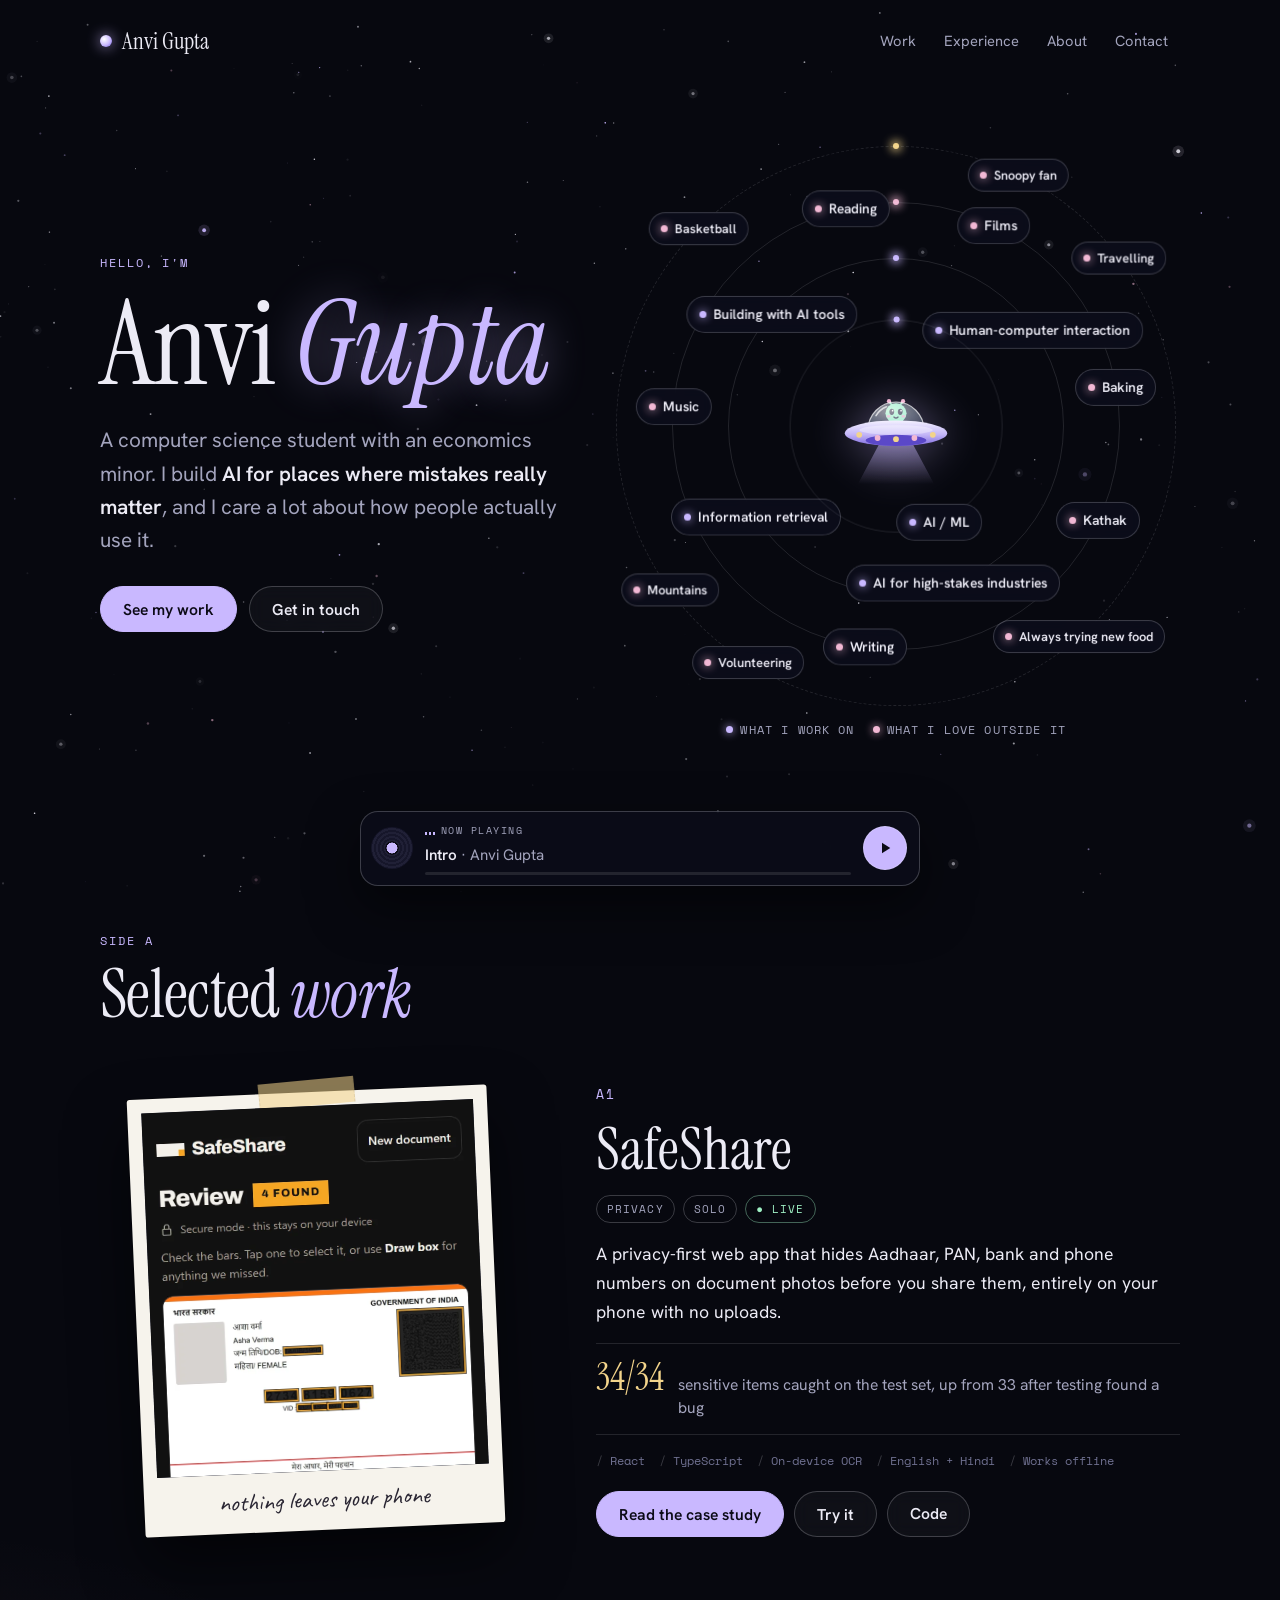
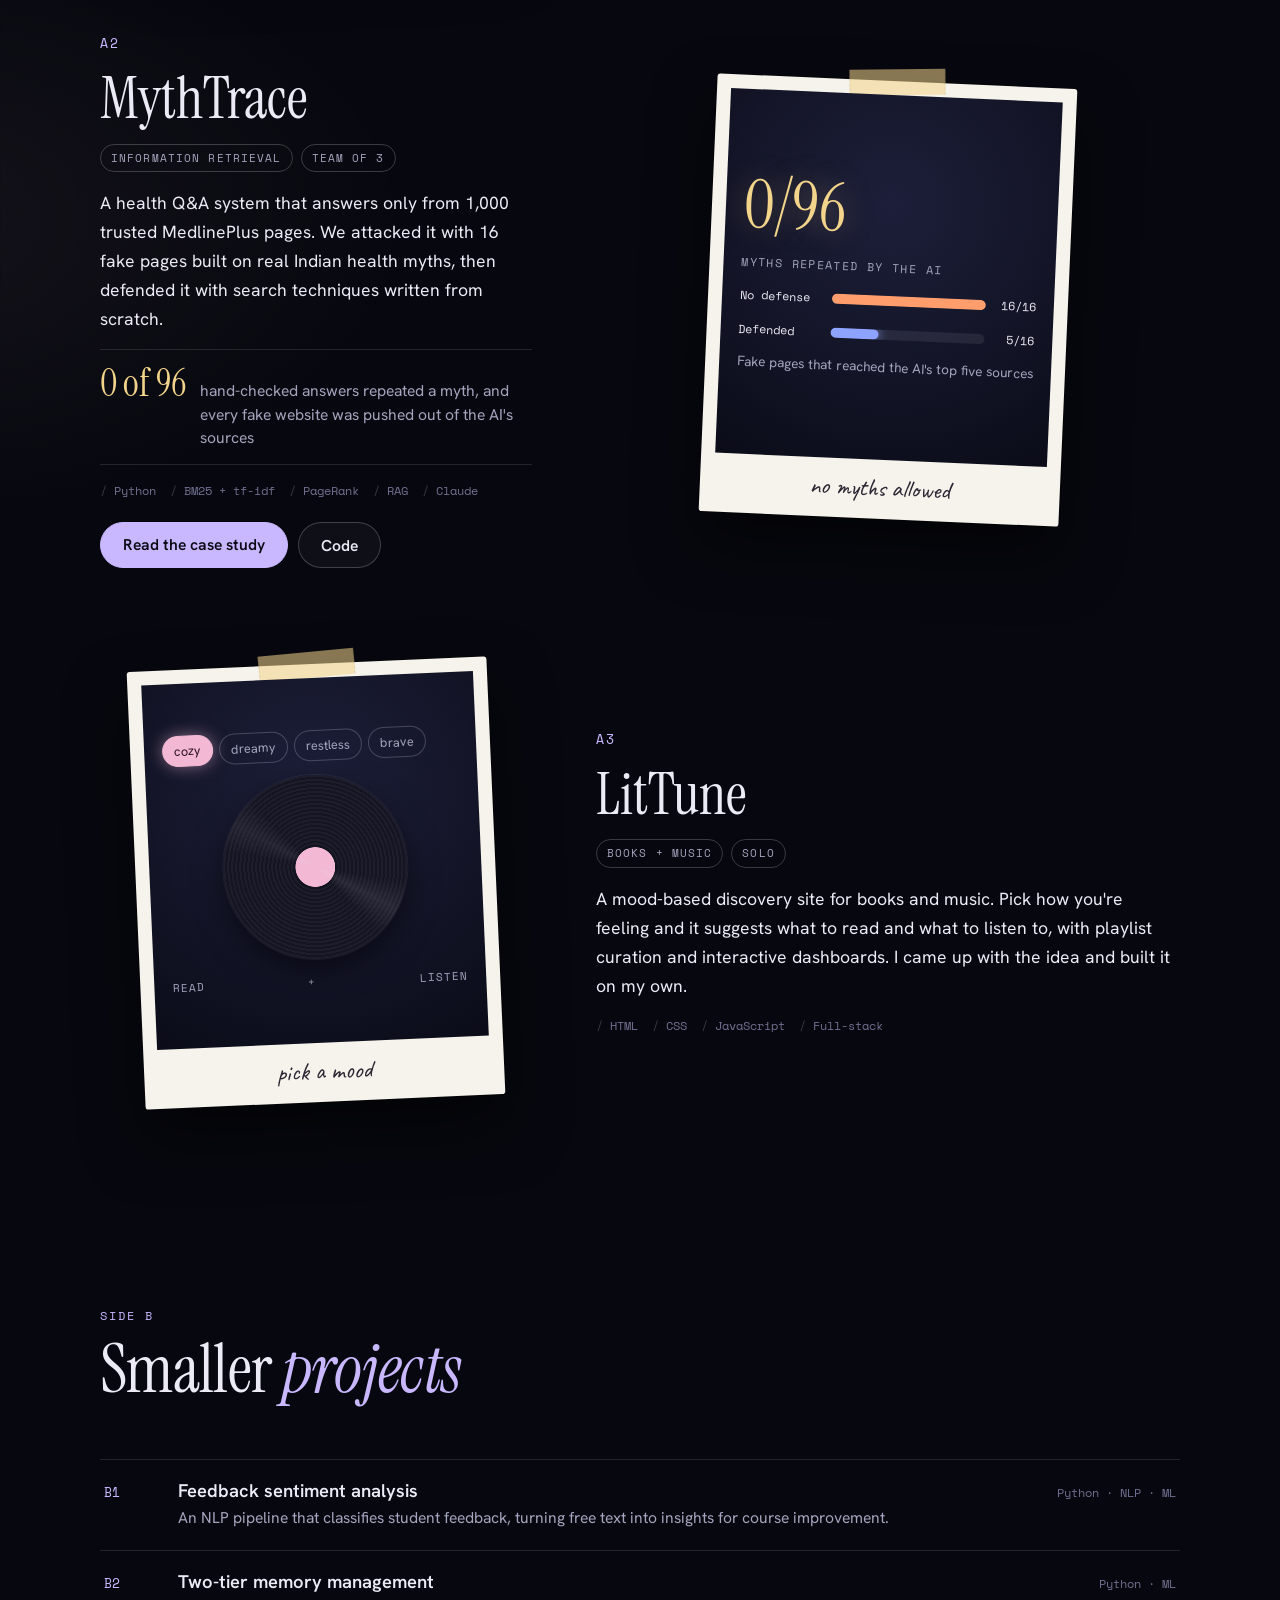
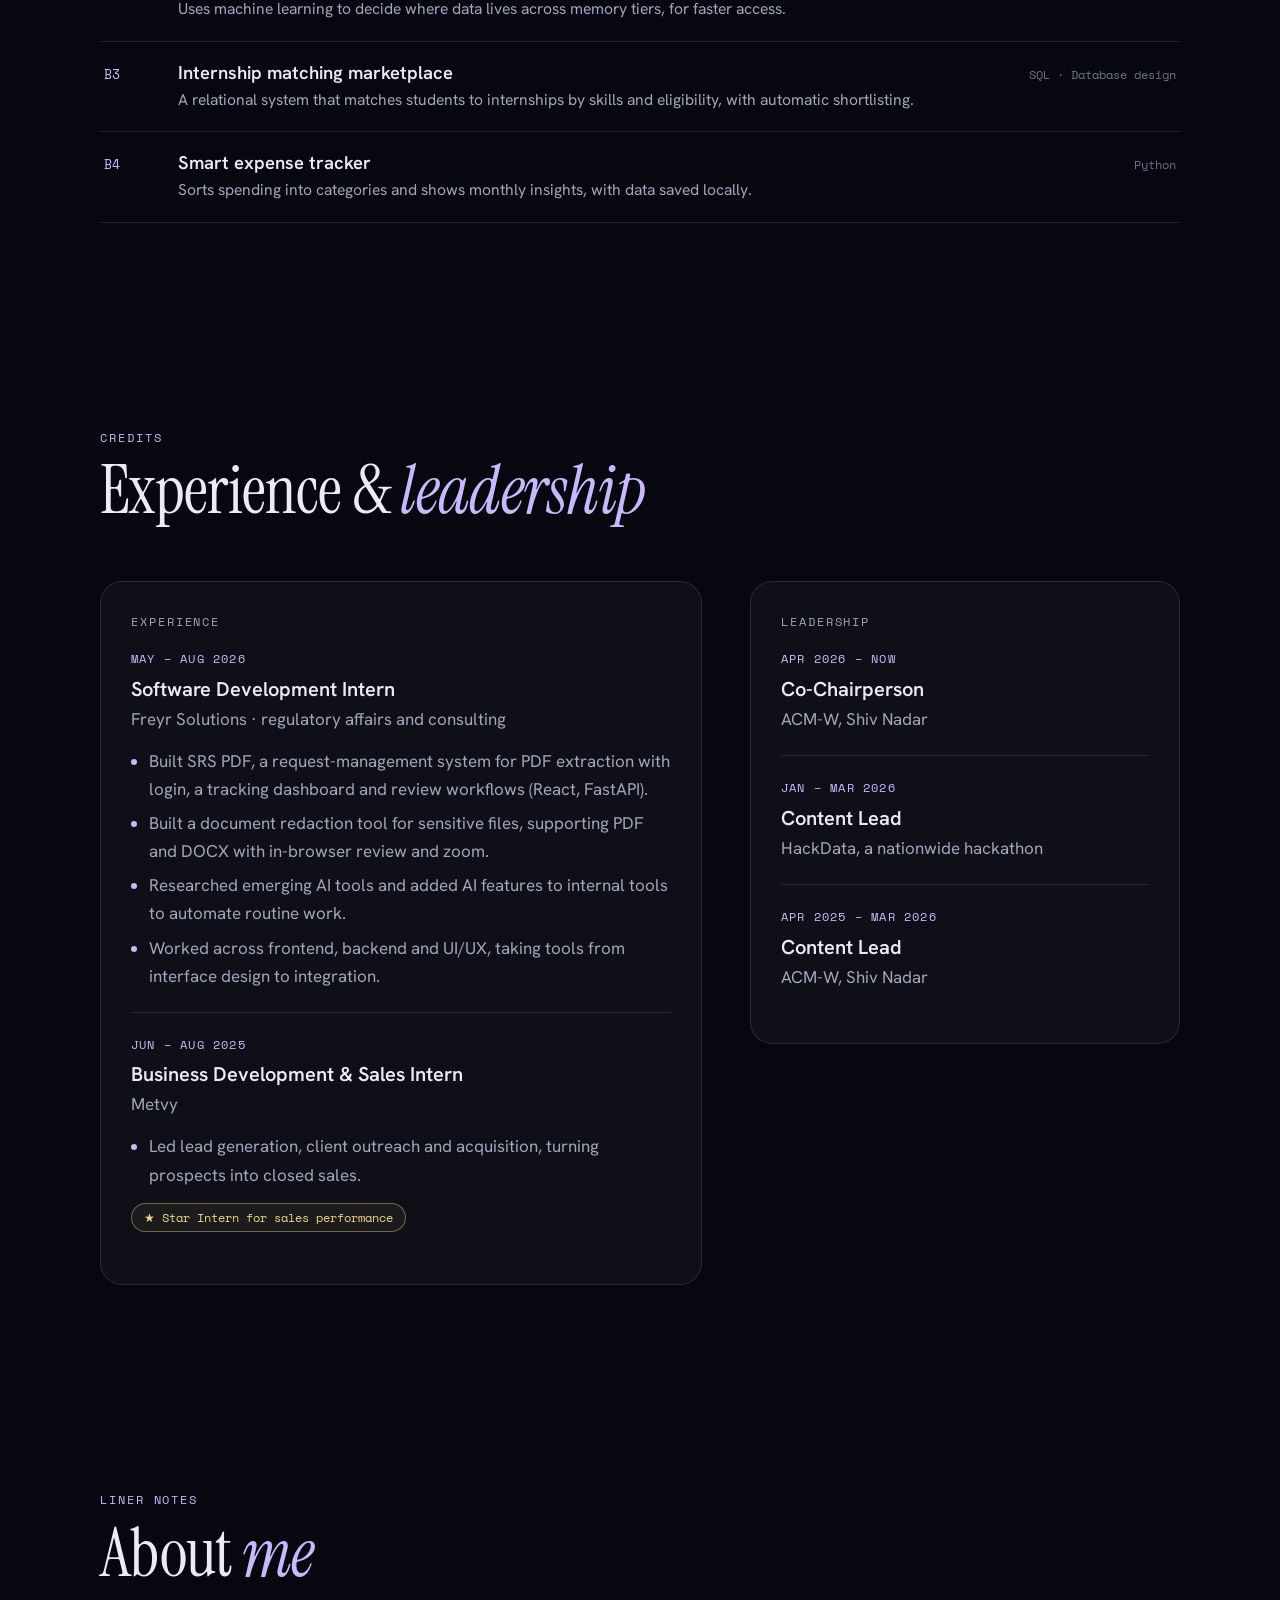
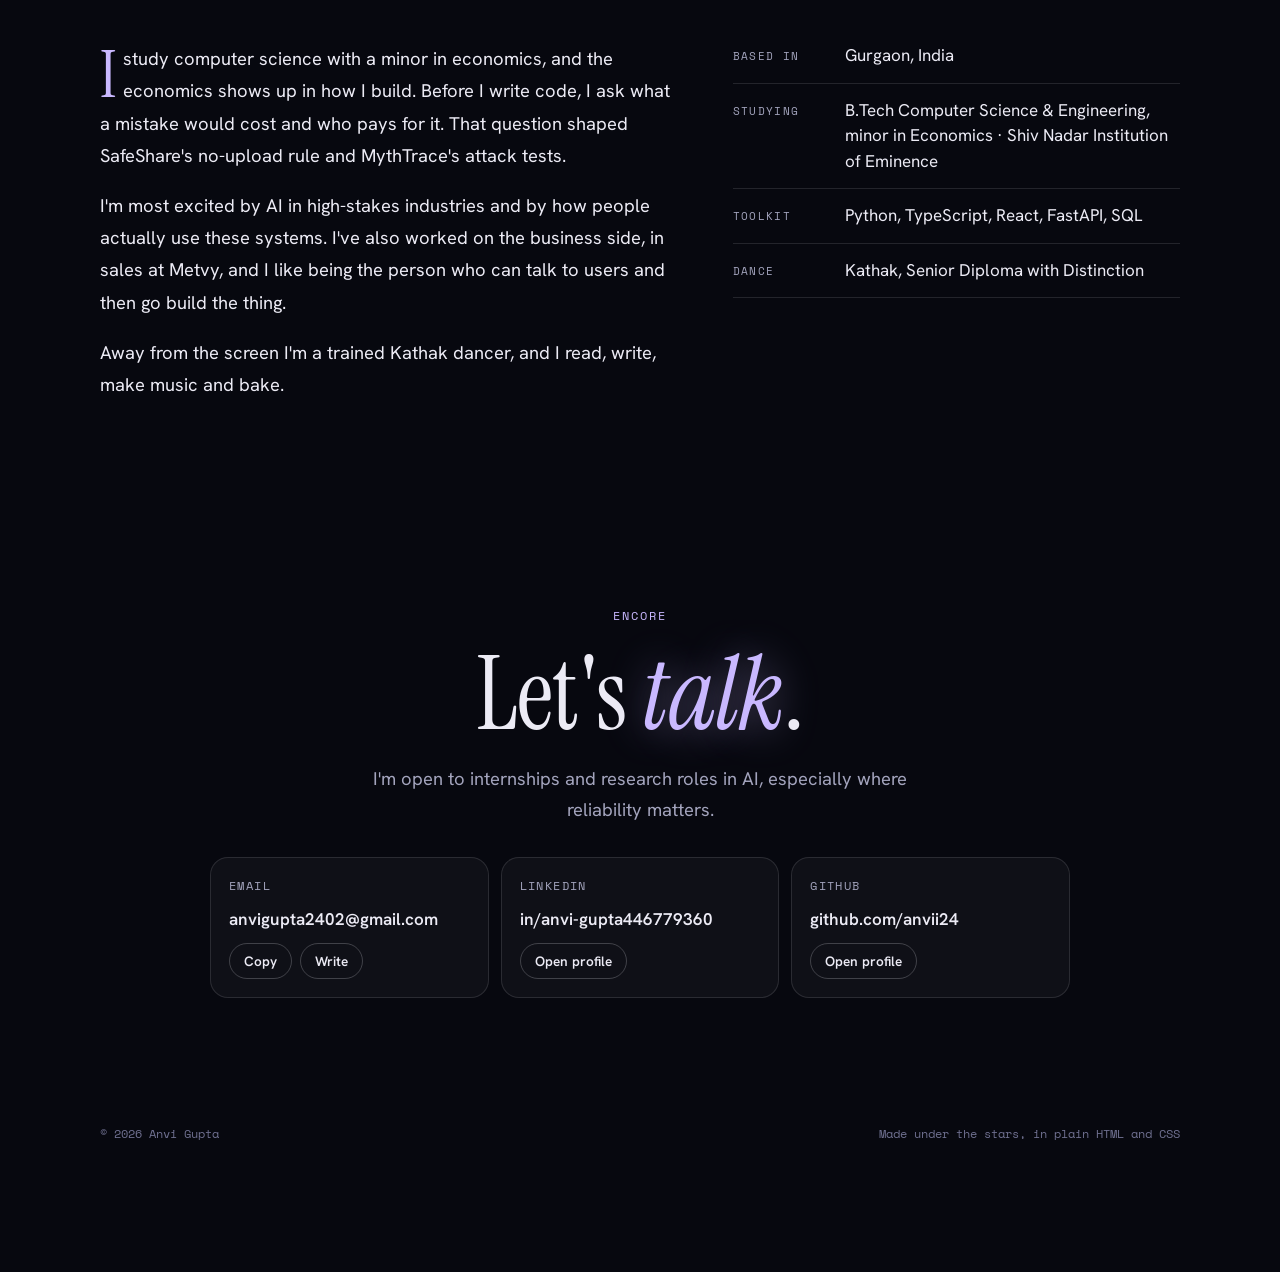
==== commit f846462c: "Add files via upload" ====
--- a/index.html
+++ b/index.html
@@ -46,23 +46,82 @@
       </div>
 
       <div class="orbit-wrap">
-        <div class="orbit" role="img" aria-label="Interests orbiting my name. Work: AI and machine learning, information retrieval, human-computer interaction, AI for high-stakes industries. Life: Kathak, reading, writing, music, baking.">
+        <div class="orbit" role="img" aria-label="Interests orbiting my name. Work: AI and machine learning, information retrieval, human-computer interaction, AI for high-stakes industries, building with AI tools. Life: Kathak, reading, writing, music, baking, films, basketball, always trying new food, travelling, mountains, volunteering, being a Snoopy fan.">
+          <div class="orbiter o4"></div>
+          <div class="orbiter o3"></div>
+          <div class="orbiter o2"></div>
+          <div class="orbiter o1"></div>
+          <div class="ring r4">
+            <div class="arm" style="--a:26deg"><span class="planet" style="--c:var(--rose); --d:-4.0s">Snoopy fan</span></div>
+            <div class="arm" style="--a:53deg"><span class="planet" style="--c:var(--rose); --d:-5.3s">Travelling</span></div>
+            <div class="arm" style="--a:139deg"><span class="planet" style="--c:var(--rose); --d:-0.6s">Always trying new food</span></div>
+            <div class="arm" style="--a:212deg"><span class="planet" style="--c:var(--rose); --d:-1.9s">Volunteering</span></div>
+            <div class="arm" style="--a:234deg"><span class="planet" style="--c:var(--rose); --d:-3.2s">Mountains</span></div>
+            <div class="arm" style="--a:315deg"><span class="planet" style="--c:var(--rose); --d:-4.5s">Basketball</span></div>
+          </div>
           <div class="ring r3">
-            <div class="arm" style="--a:0deg"><span class="planet" style="--c:var(--rose)">Kathak</span></div>
-            <div class="arm" style="--a:72deg"><span class="planet" style="--c:var(--rose)">Reading</span></div>
-            <div class="arm" style="--a:144deg"><span class="planet" style="--c:var(--rose)">Writing</span></div>
-            <div class="arm" style="--a:216deg"><span class="planet" style="--c:var(--rose)">Music</span></div>
-            <div class="arm" style="--a:288deg"><span class="planet" style="--c:var(--rose)">Baking</span></div>
+            <div class="arm" style="--a:26deg"><span class="planet" style="--c:var(--rose); --d:-3.0s">Films</span></div>
+            <div class="arm" style="--a:80deg"><span class="planet" style="--c:var(--rose); --d:-4.3s">Baking</span></div>
+            <div class="arm" style="--a:115deg"><span class="planet" style="--c:var(--rose); --d:-5.6s">Kathak</span></div>
+            <div class="arm" style="--a:188deg"><span class="planet" style="--c:var(--rose); --d:-0.9s">Writing</span></div>
+            <div class="arm" style="--a:275deg"><span class="planet" style="--c:var(--rose); --d:-2.2s">Music</span></div>
+            <div class="arm" style="--a:347deg"><span class="planet" style="--c:var(--rose); --d:-3.5s">Reading</span></div>
           </div>
           <div class="ring r2">
-            <div class="arm" style="--a:40deg"><span class="planet">Information retrieval</span></div>
-            <div class="arm" style="--a:160deg"><span class="planet">Human-computer interaction</span></div>
-            <div class="arm" style="--a:280deg"><span class="planet">AI for high-stakes industries</span></div>
+            <div class="arm" style="--a:55deg"><span class="planet" style="--d:-2.0s">Human-computer interaction</span></div>
+            <div class="arm" style="--a:160deg"><span class="planet" style="--d:-3.3s">AI for high-stakes industries</span></div>
+            <div class="arm" style="--a:237deg"><span class="planet" style="--d:-4.6s">Information retrieval</span></div>
+            <div class="arm" style="--a:312deg"><span class="planet" style="--d:-5.9s">Building with AI tools</span></div>
           </div>
           <div class="ring r1">
-            <div class="arm" style="--a:100deg"><span class="planet">AI / ML</span></div>
-          </div>
-          <div class="sun" aria-hidden="true">AG</div>
+            <div class="arm" style="--a:156deg"><span class="planet" style="--d:-1.0s">AI / ML</span></div>
+          </div>
+          <div class="sun ufo" aria-hidden="true">
+            <svg viewBox="0 0 160 150">
+              <defs>
+                <linearGradient id="beam" x1="0" y1="0" x2="0" y2="1">
+                  <stop offset="0" stop-color="#c9b8ff" stop-opacity="0.55"/>
+                  <stop offset="1" stop-color="#c9b8ff" stop-opacity="0"/>
+                </linearGradient>
+                <linearGradient id="hull" x1="0" y1="0" x2="0" y2="1">
+                  <stop offset="0" stop-color="#f4f1ff"/>
+                  <stop offset="0.55" stop-color="#c3b6f7"/>
+                  <stop offset="1" stop-color="#7f6be0"/>
+                </linearGradient>
+                <radialGradient id="glass" cx="0.38" cy="0.3" r="0.8">
+                  <stop offset="0" stop-color="#ffffff" stop-opacity="0.55"/>
+                  <stop offset="1" stop-color="#bfe3ff" stop-opacity="0.18"/>
+                </radialGradient>
+              </defs>
+              <polygon class="ufo-beam" points="62,92 98,92 128,148 32,148" fill="url(#beam)"/>
+              <g class="alien" transform="translate(80 59) scale(0.88) translate(-80 -66)">
+                <line x1="74" y1="54" x2="70" y2="50" stroke="#9ff0c4" stroke-width="2.4" stroke-linecap="round"/>
+                <line x1="86" y1="54" x2="90" y2="50" stroke="#9ff0c4" stroke-width="2.4" stroke-linecap="round"/>
+                <circle cx="70" cy="49" r="3" fill="#f2b8d4"/>
+                <circle cx="90" cy="49" r="3" fill="#f2b8d4"/>
+                <ellipse cx="80" cy="66" rx="15" ry="14" fill="#9ff0c4"/>
+                <g class="alien-eyes">
+                  <ellipse cx="74" cy="64" rx="3.4" ry="4.4" fill="#1b1530"/>
+                  <ellipse cx="86" cy="64" rx="3.4" ry="4.4" fill="#1b1530"/>
+                  <circle cx="75.2" cy="62.4" r="1.2" fill="#ffffff"/>
+                  <circle cx="87.2" cy="62.4" r="1.2" fill="#ffffff"/>
+                </g>
+                <ellipse cx="69.5" cy="70.5" rx="3" ry="1.8" fill="#f2a6c8" opacity="0.9"/>
+                <ellipse cx="90.5" cy="70.5" rx="3" ry="1.8" fill="#f2a6c8" opacity="0.9"/>
+                <path d="M77 71.5 Q80 74.5 83 71.5" fill="none" stroke="#1b1530" stroke-width="1.8" stroke-linecap="round"/>
+              </g>
+              <path d="M45 80 A35 35 0 0 1 115 80 Z" fill="url(#glass)" stroke="rgba(255,255,255,0.7)" stroke-width="1.5"/>
+              <path d="M55 62 A27 27 0 0 1 68 51" fill="none" stroke="#ffffff" stroke-width="2" stroke-linecap="round" opacity="0.7"/>
+              <ellipse cx="80" cy="84" rx="64" ry="16" fill="url(#hull)"/>
+              <ellipse cx="80" cy="80" rx="46" ry="6" fill="#ffffff" opacity="0.35"/>
+              <ellipse cx="80" cy="93" rx="38" ry="7" fill="#5b48c8"/>
+              <circle class="light l1" cx="34" cy="86" r="3.6" fill="#f3d48b"/>
+              <circle class="light l2" cx="57" cy="90" r="3.6" fill="#f2b8d4"/>
+              <circle class="light l3" cx="80" cy="91.5" r="3.6" fill="#f3d48b"/>
+              <circle class="light l4" cx="103" cy="90" r="3.6" fill="#f2b8d4"/>
+              <circle class="light l5" cx="126" cy="86" r="3.6" fill="#f3d48b"/>
+            </svg>
+          </div>
         </div>
         <div class="orbit-legend"><span><i class="c-work"></i>What I work on</span><span><i class="c-life"></i>What I love outside it</span></div>
 
@@ -70,13 +129,13 @@
           <div class="group">
             <span class="label">What I work on</span>
             <ul>
-              <li>AI / ML</li><li>AI for high-stakes industries</li><li>Human-computer interaction</li><li>Information retrieval</li>
+              <li>AI / ML</li><li>AI for high-stakes industries</li><li>Human-computer interaction</li><li>Information retrieval</li><li>Building with AI tools</li>
             </ul>
           </div>
           <div class="group">
             <span class="label">What I love outside it</span>
             <ul>
-              <li style="--c:var(--rose)">Kathak</li><li style="--c:var(--rose)">Reading</li><li style="--c:var(--rose)">Writing</li><li style="--c:var(--rose)">Music</li><li style="--c:var(--rose)">Baking</li>
+              <li style="--c:var(--rose)">Kathak</li><li style="--c:var(--rose)">Reading</li><li style="--c:var(--rose)">Writing</li><li style="--c:var(--rose)">Music</li><li style="--c:var(--rose)">Baking</li><li style="--c:var(--rose)">Films</li><li style="--c:var(--rose)">Basketball</li><li style="--c:var(--rose)">Always trying new food</li><li style="--c:var(--rose)">Travelling</li><li style="--c:var(--rose)">Mountains</li><li style="--c:var(--rose)">Volunteering</li><li style="--c:var(--rose)">Snoopy fan</li>
             </ul>
           </div>
         </div>
--- a/styles.css
+++ b/styles.css
@@ -85,8 +85,8 @@
 .nav a:hover { color: var(--fg); background: var(--surface-2); }
 
 /* ---------- Hero ---------- */
-.hero { padding-block: clamp(24px, 6vw, 64px) clamp(48px, 7vw, 96px); }
-.hero-grid { display: grid; grid-template-columns: minmax(0, 1fr) minmax(0, 1fr); gap: clamp(24px, 4vw, 48px); align-items: center; }
+.hero { overflow-x: clip; padding-block: clamp(24px, 6vw, 64px) clamp(48px, 7vw, 96px); }
+.hero-grid { display: grid; grid-template-columns: minmax(0, 0.9fr) minmax(0, 1.1fr); gap: clamp(24px, 4vw, 48px); align-items: center; }
 .hero h1 { margin-top: 18px; font-size: clamp(3.6rem, 10vw, 7.4rem); line-height: 0.9; }
 .hero h1 em { font-style: italic; color: var(--glow); text-shadow: 0 0 40px rgba(201, 184, 255, 0.45); }
 .hero .intro { margin-top: 26px; font-size: clamp(1.1rem, 2vw, 1.3rem); line-height: 1.6; color: var(--muted); max-width: 30em; }
@@ -108,8 +108,7 @@
 
 /* ---------- Orbit of interests ---------- */
 .orbit-wrap { display: flex; flex-direction: column; align-items: center; gap: 14px; min-width: 0; }
-.orbit { position: relative; width: min(100%, 470px); aspect-ratio: 1; max-width: 100%; }
-.orbit:hover .ring, .orbit:hover .planet { animation-play-state: paused; }
+.orbit { position: relative; width: min(100%, 560px); aspect-ratio: 1; max-width: 100%; }
 .sun {
   position: absolute; left: 50%; top: 50%; width: 92px; height: 92px; transform: translate(-50%, -50%);
   border-radius: 50%; display: grid; place-items: center; text-align: center;
@@ -120,31 +119,38 @@
 .ring {
   position: absolute; left: 50%; top: 50%; border-radius: 50%;
   border: 1px solid var(--line);
-  transform: translate(-50%, -50%) rotate(0deg);
-  animation: spin var(--dur) linear infinite;
-}
-.ring.r1 { width: 44%; height: 44%; --dur: 70s; }
-.ring.r2 { width: 70%; height: 70%; --dur: 110s; animation-direction: reverse; }
-.ring.r3 { width: 97%; height: 97%; --dur: 160s; border-style: dashed; }
-@keyframes spin { to { transform: translate(-50%, -50%) rotate(360deg); } }
+  transform: translate(-50%, -50%);
+}
+.ring.r1, .orbiter.o1 { width: 38%; height: 38%; }
+.ring.r2, .orbiter.o2 { width: 60%; height: 60%; }
+.ring.r3, .orbiter.o3 { width: 80%; height: 80%; }
+.ring.r4, .orbiter.o4 { width: 100%; height: 100%; }
+.ring.r4 { border-style: dashed; }
 .arm { position: absolute; inset: 0; transform: rotate(var(--a)); pointer-events: none; }
 .planet {
   position: absolute; left: 50%; top: 0;
   transform: translate(-50%, -50%) rotate(calc(-1 * var(--a)));
-  animation: counter var(--dur) linear infinite;
+  animation: float 6s ease-in-out infinite; animation-delay: var(--d, 0s);
   white-space: nowrap; pointer-events: auto;
   padding: 6px 12px; border-radius: 999px;
   font-size: 0.86rem; font-weight: 600;
   background: rgba(12, 14, 28, 0.85); border: 1px solid var(--line-2); color: var(--fg);
   backdrop-filter: blur(6px); -webkit-backdrop-filter: blur(6px);
   display: inline-flex; align-items: center; gap: 7px;
-}
-.ring.r2 .planet { animation-direction: reverse; }
+  transition: border-color .2s ease, box-shadow .2s ease;
+}
+.planet:hover { border-color: var(--c, var(--glow)); box-shadow: 0 0 18px color-mix(in srgb, var(--c, var(--glow)) 45%, transparent); }
+.ring.r4 .planet { font-size: 0.8rem; padding: 5px 11px; }
 .planet::before { content: ""; width: 7px; height: 7px; border-radius: 50%; background: var(--c, var(--glow)); box-shadow: 0 0 10px var(--c, var(--glow)); }
-@keyframes counter {
-  from { transform: translate(-50%, -50%) rotate(calc(-1 * var(--a))); }
-  to { transform: translate(-50%, -50%) rotate(calc(-1 * var(--a) - 360deg)); }
-}
+@keyframes float { 0%, 100% { translate: 0 0; } 50% { translate: 0 -4px; } }
+/* Small moons travelling around each orbit */
+.orbiter { position: absolute; left: 50%; top: 50%; border-radius: 50%; transform: translate(-50%, -50%) rotate(0deg); animation: spin var(--dur) linear infinite; pointer-events: none; }
+.orbiter::before { content: ""; position: absolute; left: 50%; top: 0; width: 6px; height: 6px; margin: -3px 0 0 -3px; border-radius: 50%; background: var(--mc, var(--glow)); box-shadow: 0 0 10px 2px var(--mc, var(--glow)); }
+.orbiter.o1 { --dur: 26s; }
+.orbiter.o2 { --dur: 44s; animation-direction: reverse; }
+.orbiter.o3 { --dur: 62s; --mc: var(--rose); }
+.orbiter.o4 { --dur: 90s; --mc: var(--gold); animation-direction: reverse; }
+@keyframes spin { to { transform: translate(-50%, -50%) rotate(360deg); } }
 .orbit-legend { display: flex; gap: 18px; flex-wrap: wrap; justify-content: center; font-family: var(--mono); font-size: 0.72rem; letter-spacing: 0.1em; text-transform: uppercase; color: var(--muted); }
 .orbit-legend i { display: inline-block; width: 7px; height: 7px; border-radius: 50%; margin-right: 7px; vertical-align: 1px; }
 .c-work { background: var(--glow); box-shadow: 0 0 8px var(--glow); }
@@ -393,7 +399,27 @@
 }
 @media (prefers-reduced-motion: reduce) {
   html { scroll-behavior: auto; }
-  .ring, .planet, .vinyl, .player .disc, .player .eqbars b { animation: none !important; }
+  .orbiter, .planet, .vinyl, .player .disc, .player .eqbars b { animation: none !important; }
   .polaroid { transition: none; }
 }
 .cs-hero h1 em { font-style: italic; color: var(--glow); }
+
+/* Tiny UFO in the middle of the orbit */
+.sun.ufo {
+  width: 128px; height: 120px; border-radius: 0; background: none; box-shadow: none;
+  filter: drop-shadow(0 0 22px rgba(201, 184, 255, 0.45));
+  animation: hover 4.5s ease-in-out infinite;
+}
+.sun.ufo svg { width: 100%; height: 100%; overflow: visible; }
+.ufo-beam { animation: beam 3s ease-in-out infinite; }
+.light { animation: blink 1.6s ease-in-out infinite; }
+.light.l2 { animation-delay: .32s; } .light.l3 { animation-delay: .64s; } .light.l4 { animation-delay: .96s; } .light.l5 { animation-delay: 1.28s; }
+.alien-eyes { transform-box: fill-box; transform-origin: center; animation: blinkeyes 5s infinite; }
+@keyframes hover {
+  0%, 100% { transform: translate(-50%, -50%) rotate(-3deg); }
+  50% { transform: translate(-50%, calc(-50% - 8px)) rotate(3deg); }
+}
+@keyframes beam { 0%, 100% { opacity: 0.55; } 50% { opacity: 1; } }
+@keyframes blink { 0%, 100% { opacity: 1; } 50% { opacity: 0.25; } }
+@keyframes blinkeyes { 0%, 92%, 100% { transform: scaleY(1); } 95% { transform: scaleY(0.1); } }
+@media (prefers-reduced-motion: reduce) { .sun.ufo, .ufo-beam, .light, .alien-eyes { animation: none !important; } }
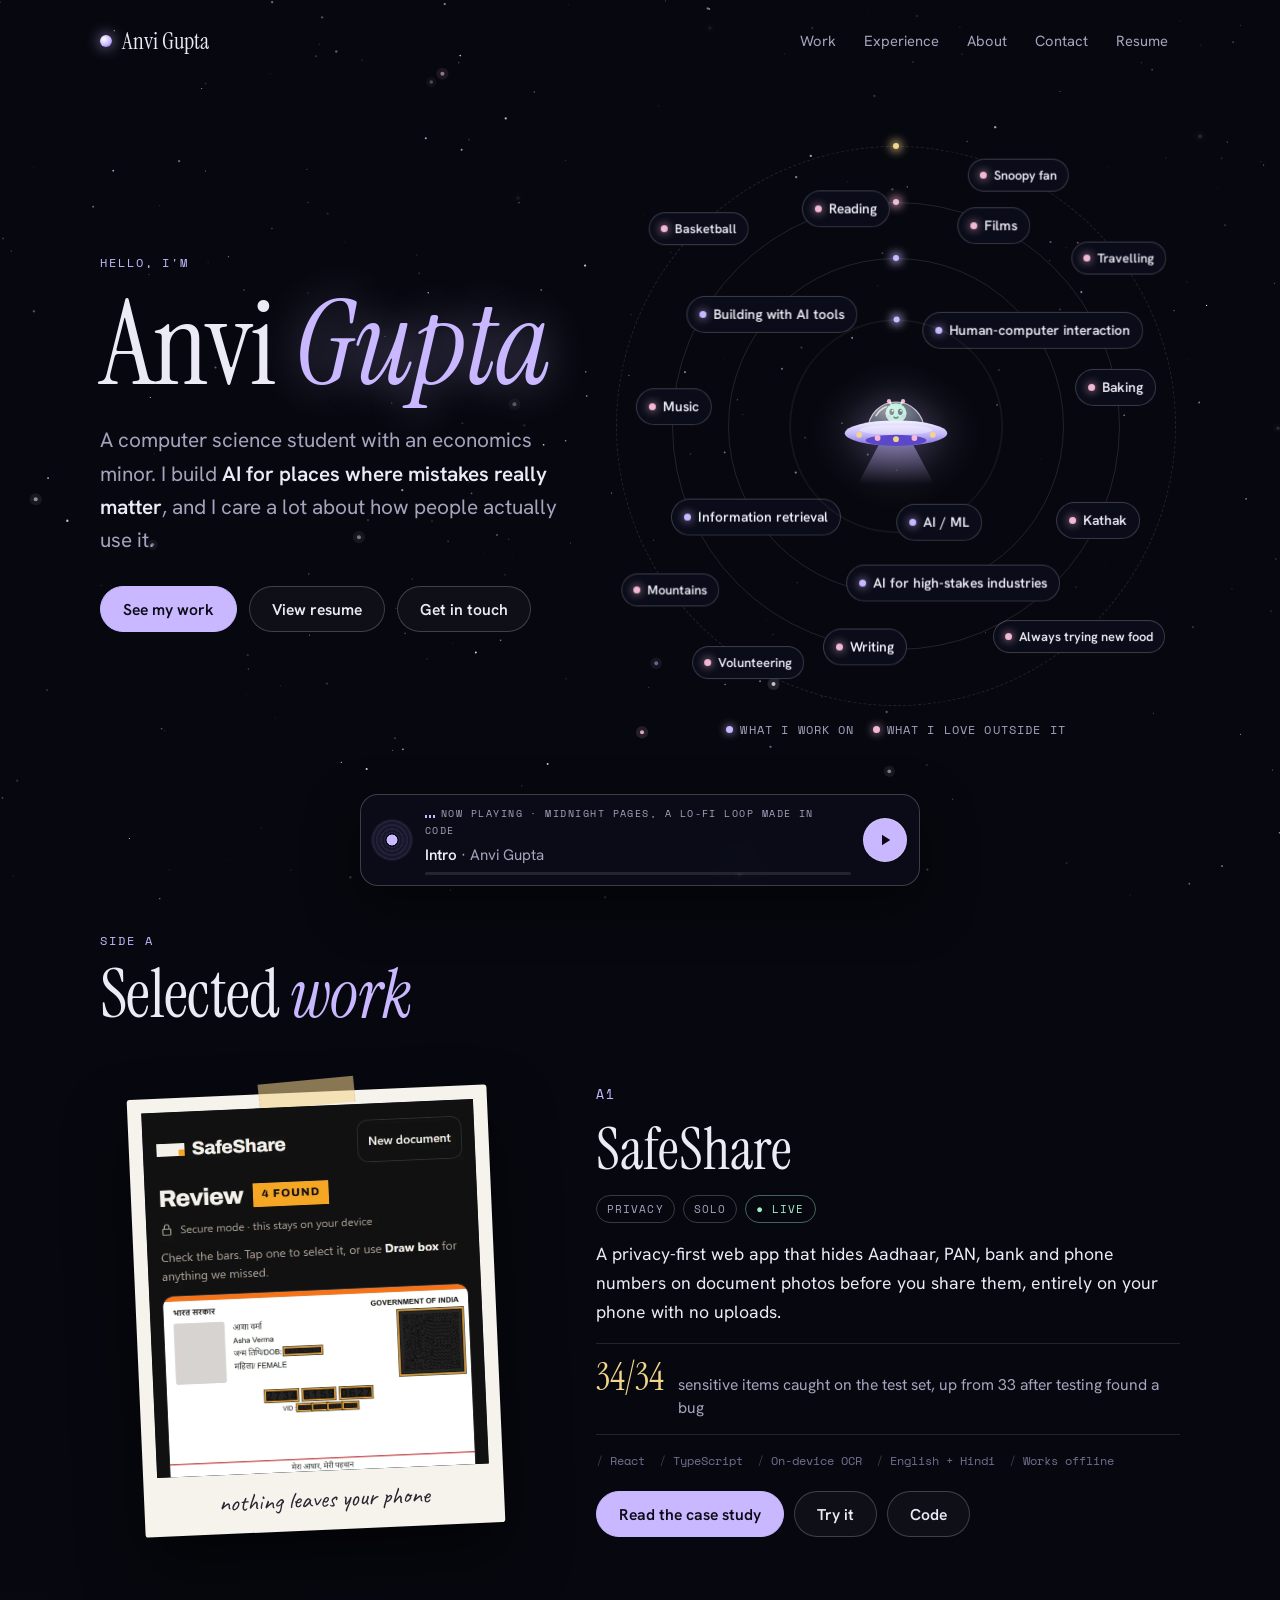
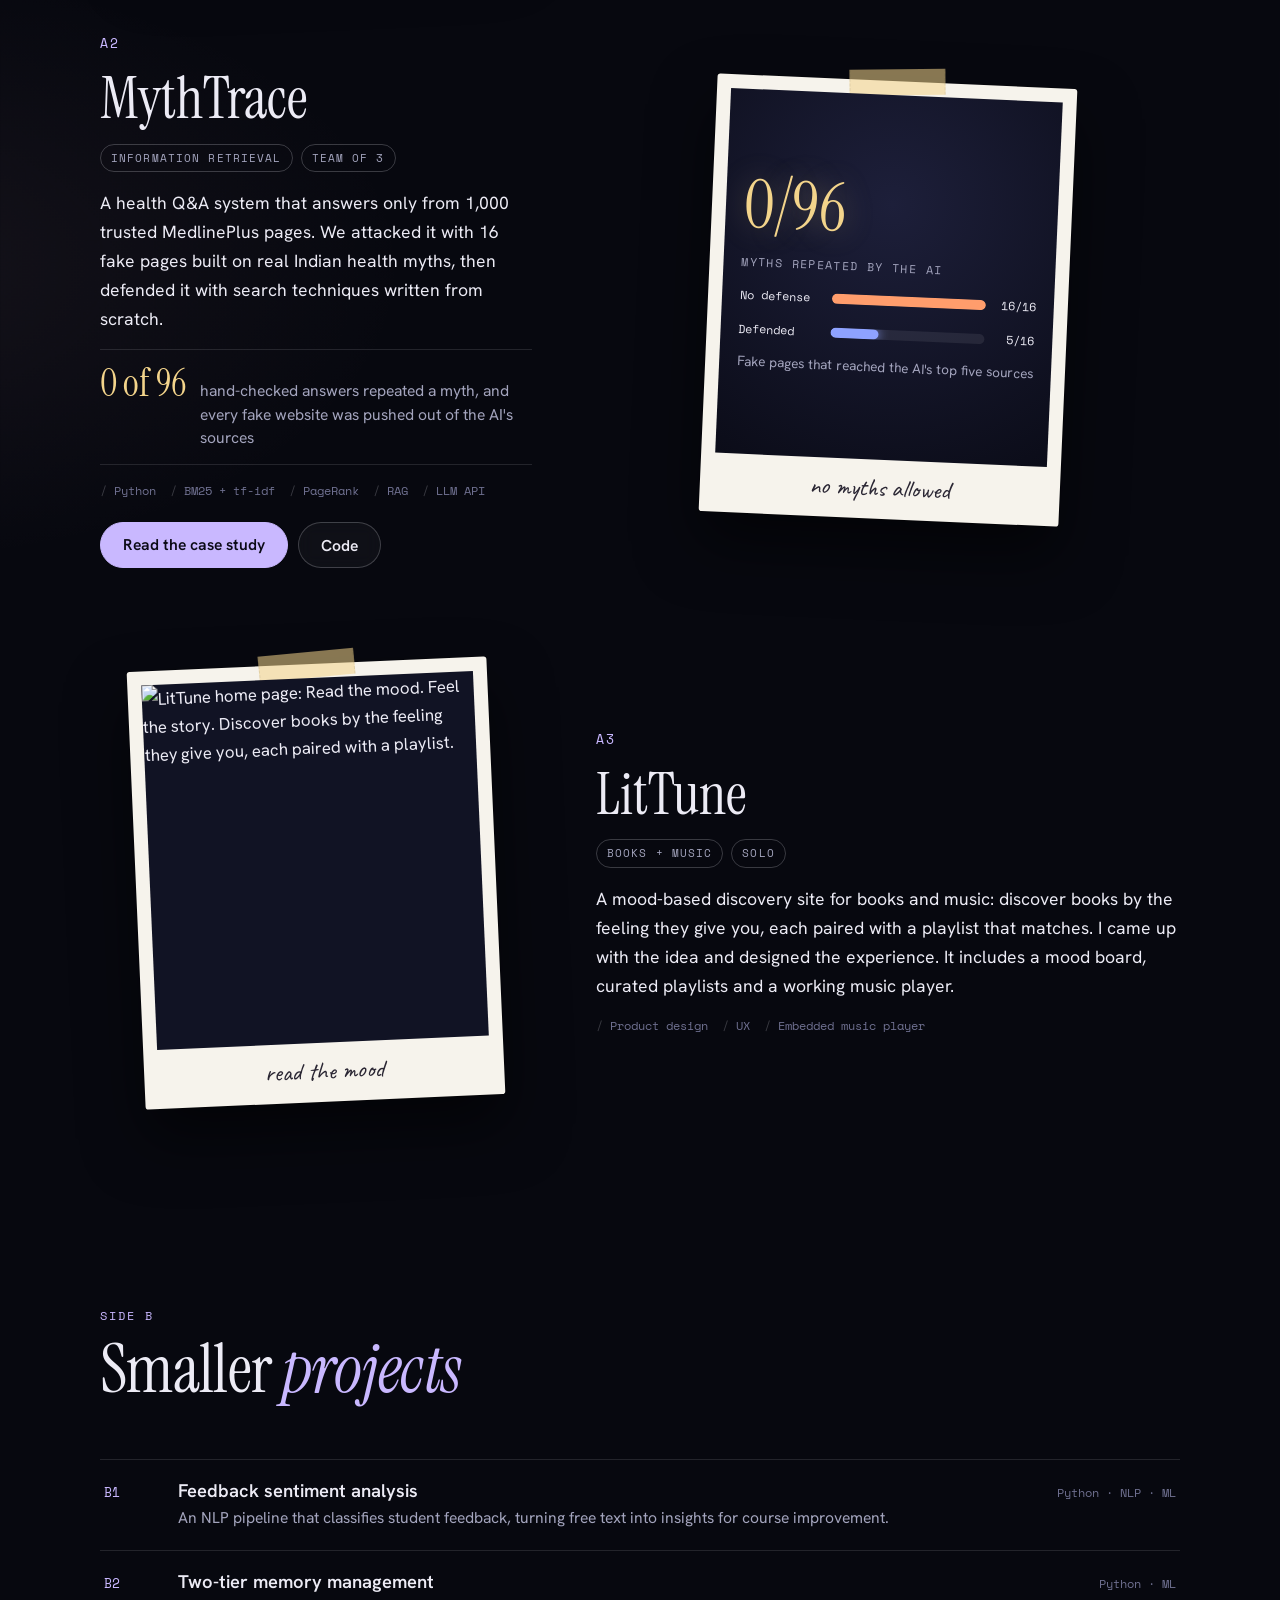
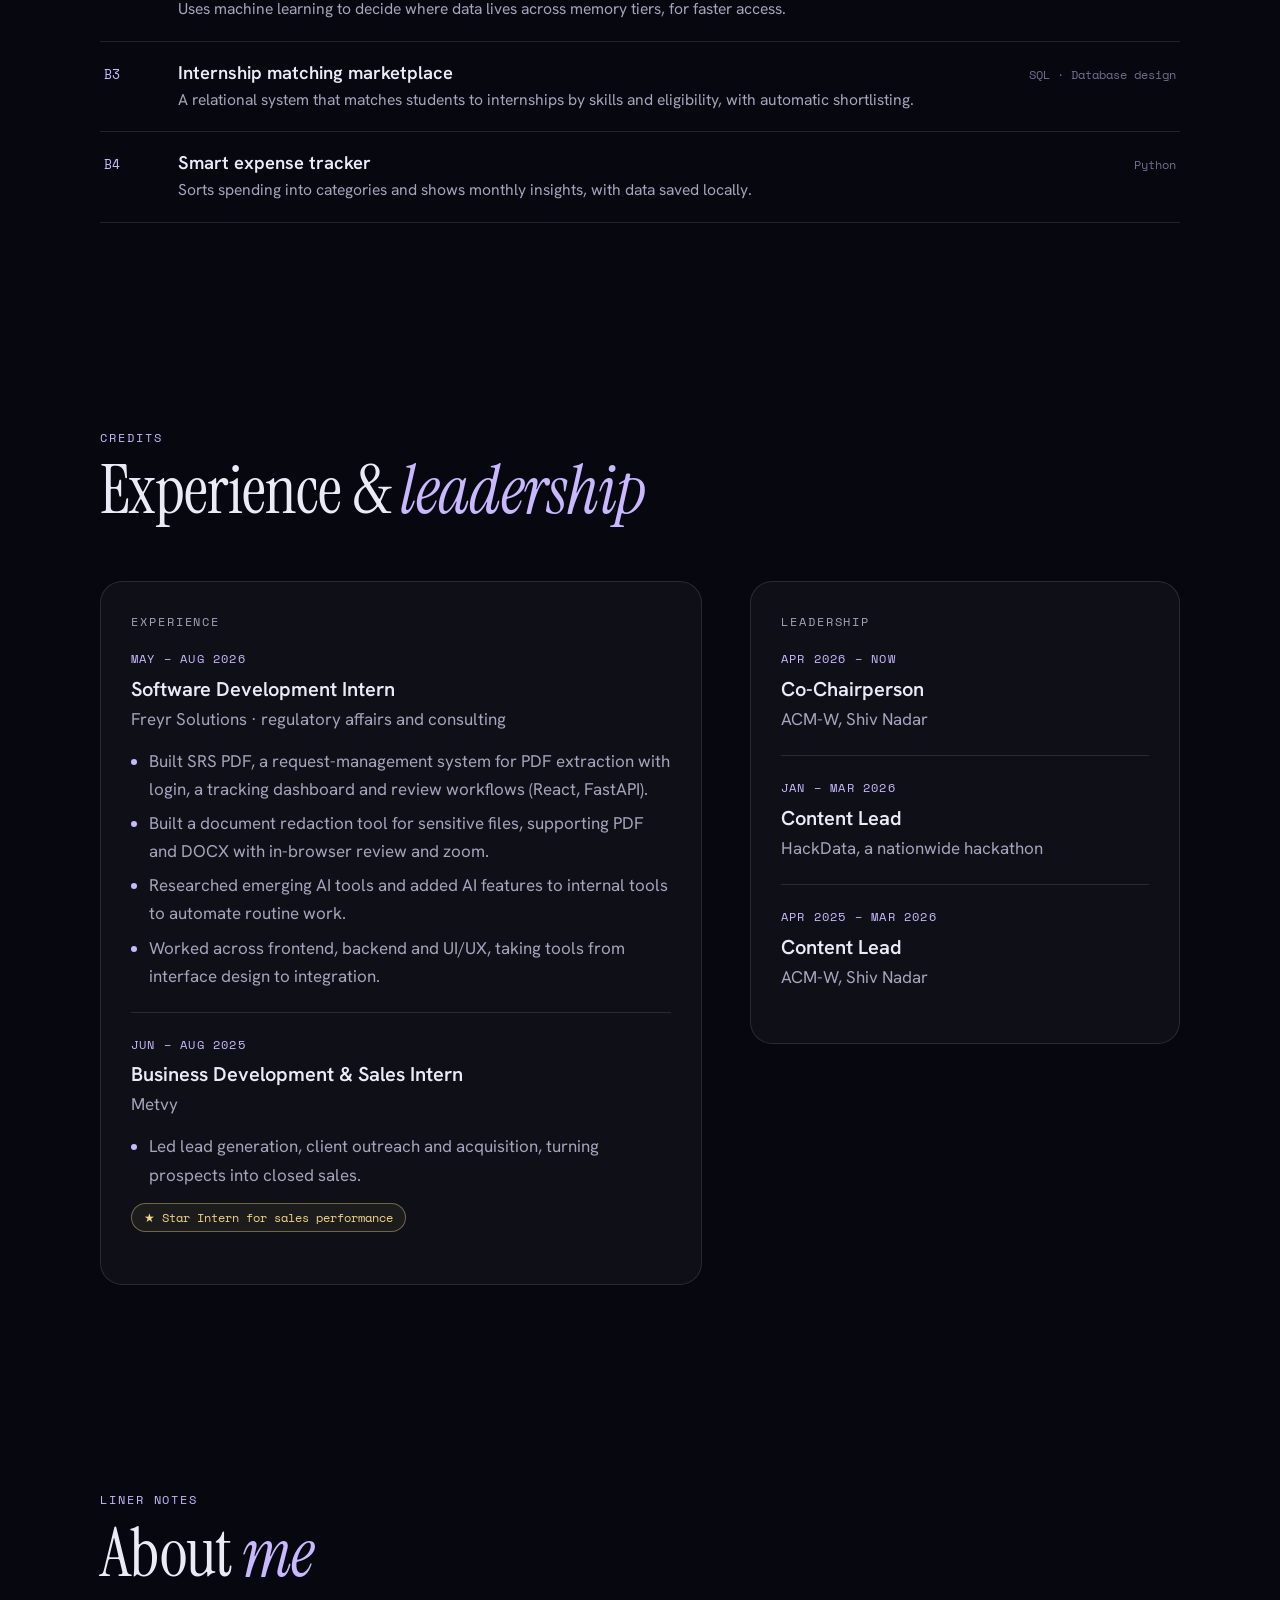
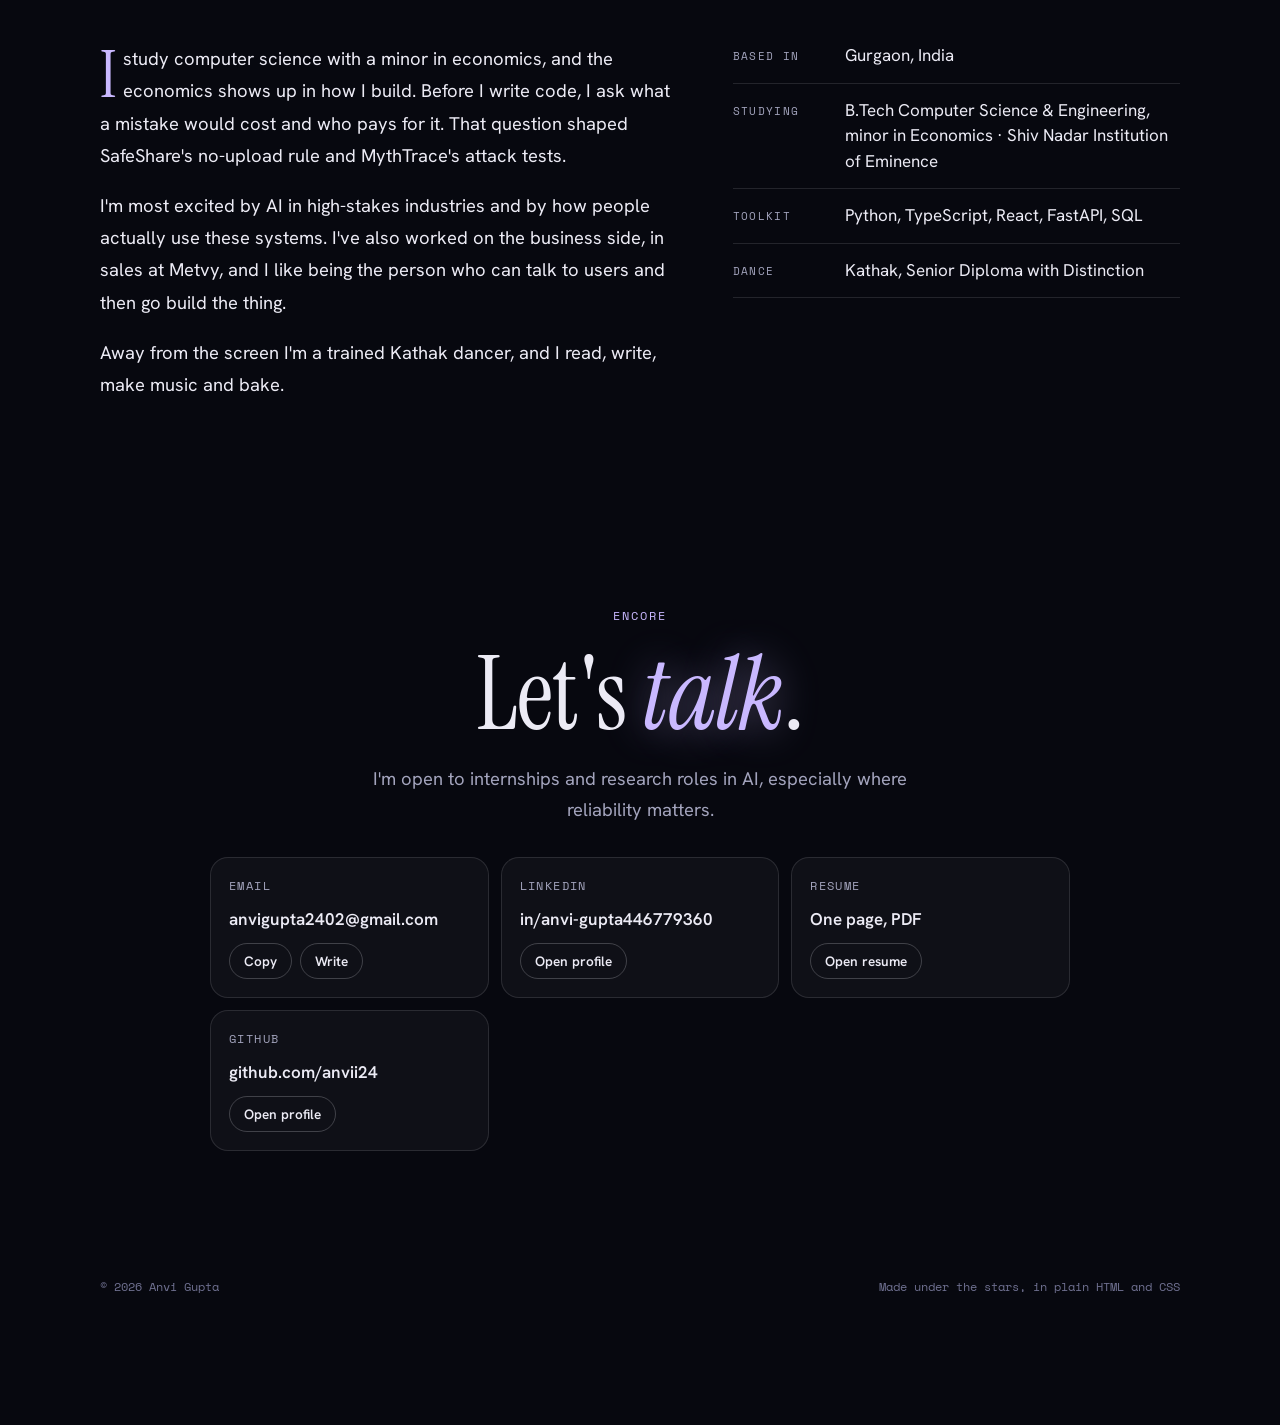
==== commit 9be6e885: "Add files via upload" ====
--- a/index.html
+++ b/index.html
@@ -28,6 +28,7 @@
       <a href="#experience">Experience</a>
       <a href="#about">About</a>
       <a href="#contact">Contact</a>
+      <a href="Anvi_Gupta_Resume.pdf" target="_blank" rel="noopener">Resume</a>
     </nav>
   </div>
 </header>
@@ -41,6 +42,7 @@
         <p class="intro">A computer science student with an economics minor. I build <strong>AI for places where mistakes really matter</strong>, and I care a lot about how people actually use it.</p>
         <div class="cta">
           <a class="btn primary" href="#work">See my work</a>
+          <a class="btn" href="Anvi_Gupta_Resume.pdf" target="_blank" rel="noopener">View resume</a>
           <a class="btn" href="#contact">Get in touch</a>
         </div>
       </div>
@@ -194,7 +196,7 @@
             <div class="meta"><span class="pill">Information retrieval</span><span class="pill">Team of 3</span></div>
             <p class="pitch">A health Q&amp;A system that answers only from 1,000 trusted MedlinePlus pages. We attacked it with 16 fake pages built on real Indian health myths, then defended it with search techniques written from scratch.</p>
             <div class="result"><span class="num">0 of 96</span><span>hand-checked answers repeated a myth, and every fake website was pushed out of the AI's sources</span></div>
-            <ul class="tags"><li>Python</li><li>BM25 + tf-idf</li><li>PageRank</li><li>RAG</li><li>Claude</li></ul>
+            <ul class="tags"><li>Python</li><li>BM25 + tf-idf</li><li>PageRank</li><li>RAG</li><li>LLM API</li></ul>
             <div class="actions">
               <a class="btn primary" href="mythtrace.html">Read the case study</a>
               <a class="btn" href="https://github.com/anvii24/mythtrace" target="_blank" rel="noopener">Code</a>
@@ -205,22 +207,16 @@
         <article class="song">
           <div class="polaroid-col">
             <figure class="polaroid" style="margin:0">
-              <div class="photo night">
-                <div class="mood" role="img" aria-label="Illustration: a mood is picked and LitTune suggests something to read and something to listen to.">
-                  <div class="mood-chips"><span class="on">cozy</span><span>dreamy</span><span>restless</span><span>brave</span></div>
-                  <div class="vinyl"></div>
-                  <div class="pair"><span>Read</span><span>+</span><span>Listen</span></div>
-                </div>
-              </div>
-              <figcaption class="caption">pick a mood</figcaption>
+              <div class="photo"><img class="pos-left" src="littune.webp" alt="LitTune home page: Read the mood. Feel the story. Discover books by the feeling they give you, each paired with a playlist." width="1052" height="660" loading="lazy"></div>
+              <figcaption class="caption">read the mood</figcaption>
             </figure>
           </div>
           <div class="notes">
             <span class="no">A3</span>
             <h3>LitTune</h3>
             <div class="meta"><span class="pill">Books + music</span><span class="pill">Solo</span></div>
-            <p class="pitch">A mood-based discovery site for books and music. Pick how you're feeling and it suggests what to read and what to listen to, with playlist curation and interactive dashboards. I came up with the idea and built it on my own.</p>
-            <ul class="tags"><li>HTML</li><li>CSS</li><li>JavaScript</li><li>Full-stack</li></ul>
+            <p class="pitch">A mood-based discovery site for books and music: discover books by the feeling they give you, each paired with a playlist that matches. I came up with the idea and designed the experience. It includes a mood board, curated playlists and a working music player.</p>
+            <ul class="tags"><li>Product design</li><li>UX</li><li>Embedded music player</li></ul>
           </div>
         </article>
       </div>
@@ -328,6 +324,11 @@
           <div class="row"><a class="copy" href="https://www.linkedin.com/in/anvi-gupta446779360" target="_blank" rel="noopener">Open profile</a></div>
         </div>
         <div class="channel">
+          <span class="label">Resume</span>
+          <span class="value">One page, PDF</span>
+          <div class="row"><a class="copy" href="Anvi_Gupta_Resume.pdf" target="_blank" rel="noopener">Open resume</a></div>
+        </div>
+        <div class="channel">
           <span class="label">GitHub</span>
           <span class="value">github.com/anvii24</span>
           <div class="row"><a class="copy" href="https://github.com/anvii24" target="_blank" rel="noopener">Open profile</a></div>
@@ -348,7 +349,7 @@
 <div class="player" id="player" aria-label="Now playing">
   <div class="disc" aria-hidden="true"></div>
   <div class="info">
-    <span class="now"><span class="eqbars" aria-hidden="true"><b></b><b></b><b></b></span>Now playing</span>
+    <span class="now"><span class="eqbars" aria-hidden="true"><b></b><b></b><b></b></span>Now playing<span class="song-name"> · Midnight Pages, a lo-fi loop made in code</span></span>
     <span class="title" aria-live="polite">Intro</span>
     <span class="progress" aria-hidden="true"><i></i></span>
   </div>
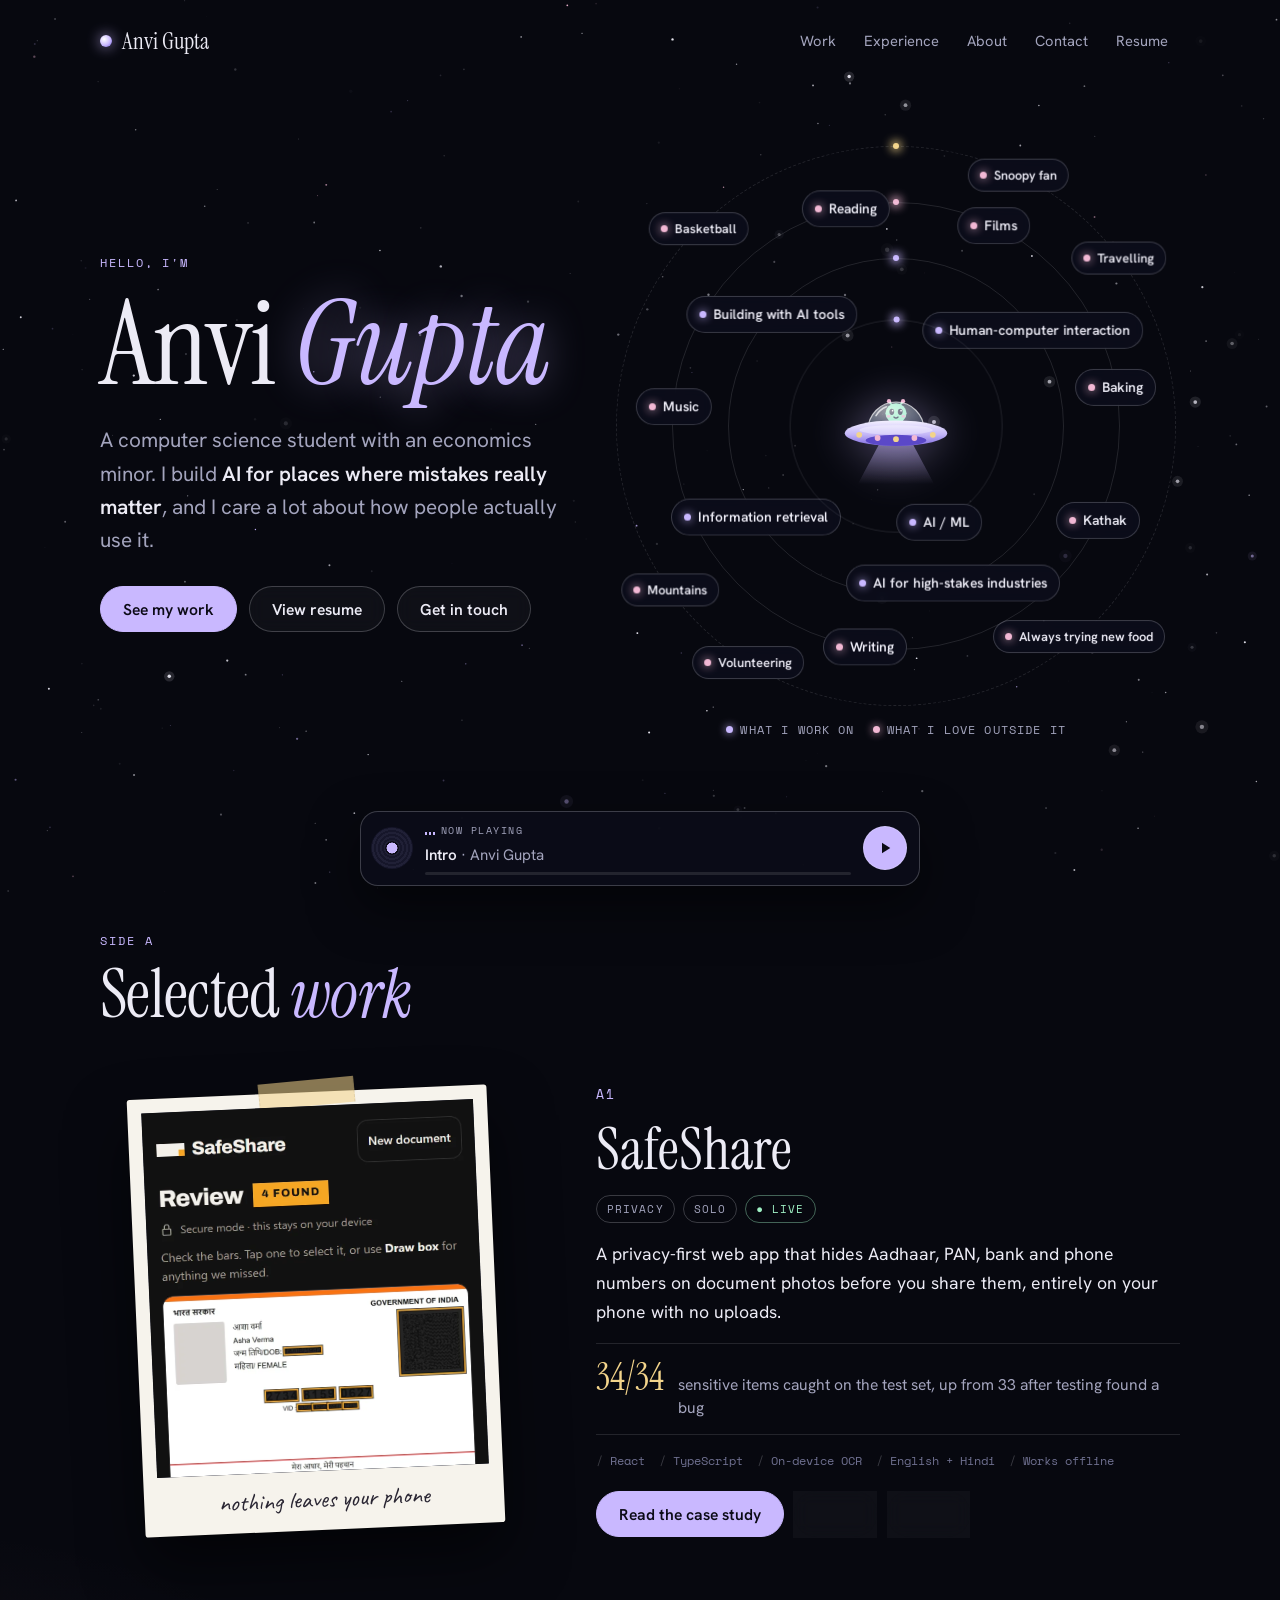
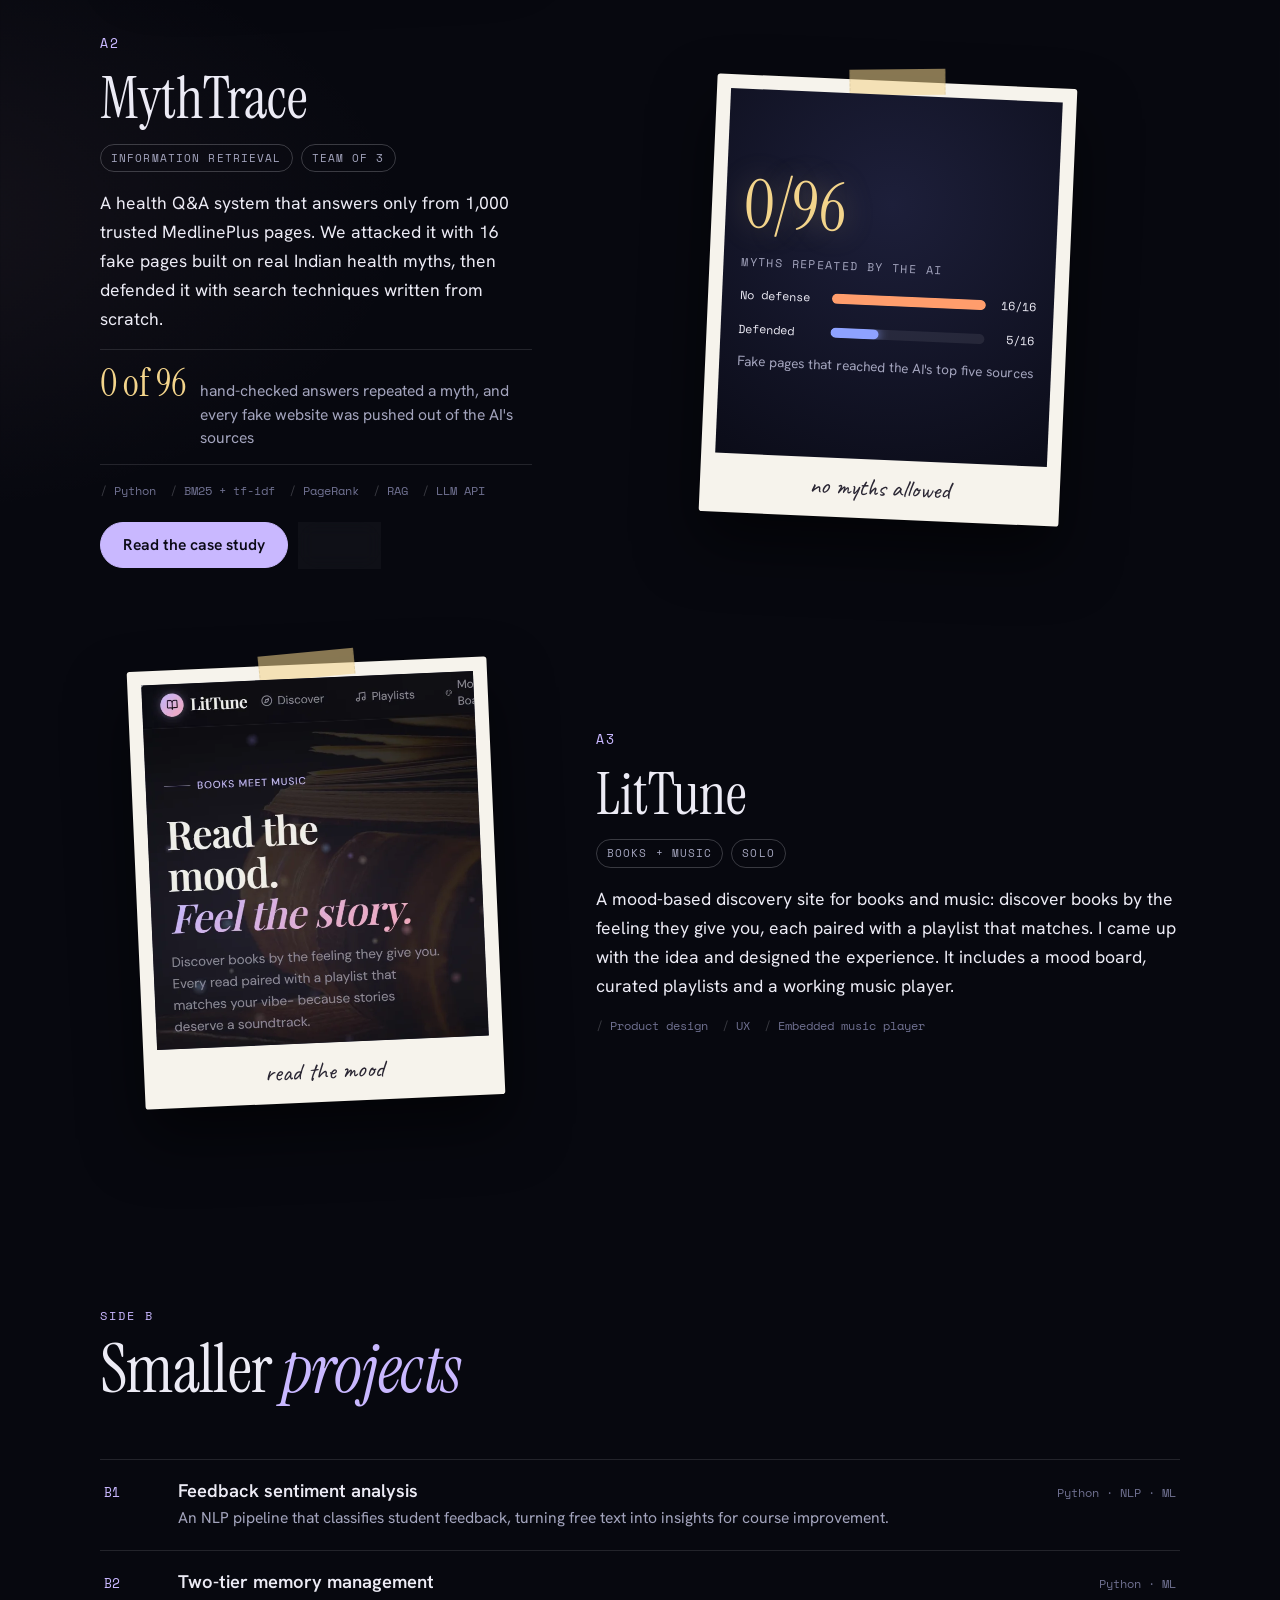
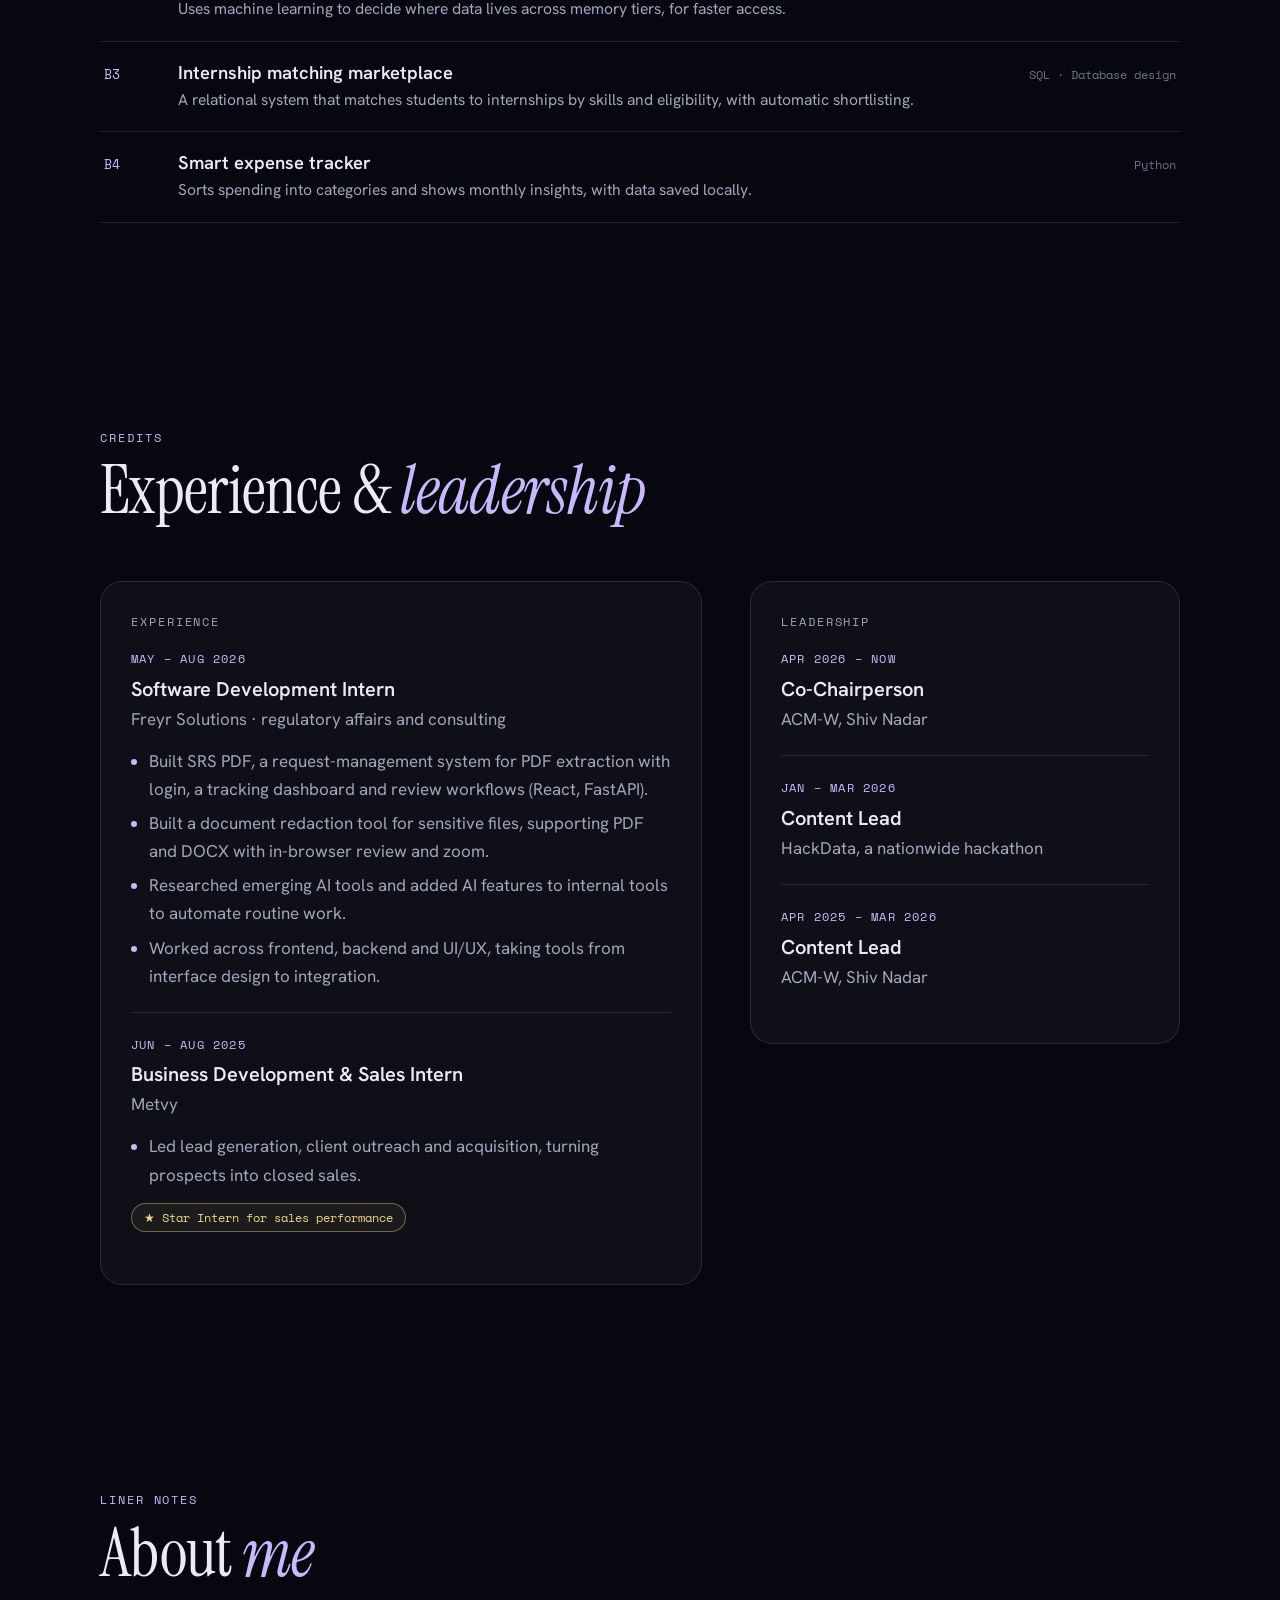
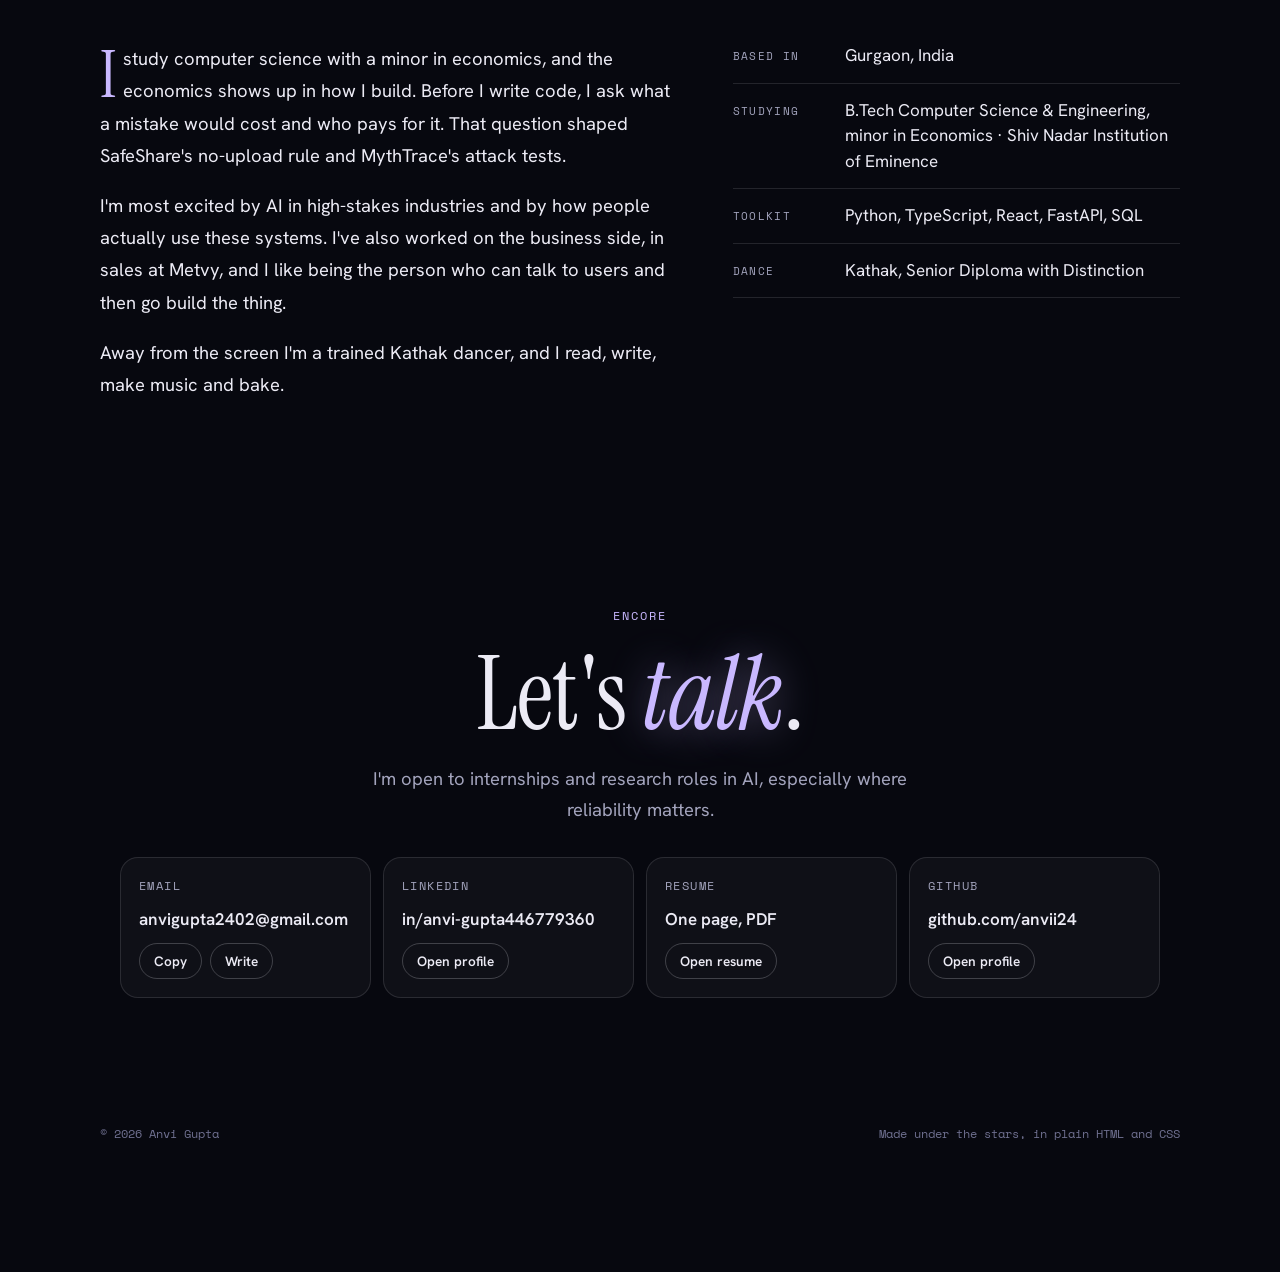
==== commit c44f6d01: "Add files via upload" ====
--- a/index.html
+++ b/index.html
@@ -9,6 +9,12 @@
 <meta property="og:title" content="Anvi Gupta">
 <meta property="og:description" content="I build AI for places where mistakes really matter. SafeShare, MythTrace, LitTune and more.">
 <meta property="og:type" content="website">
+<meta property="og:url" content="https://anvigupta.vercel.app/">
+<meta property="og:image" content="https://anvigupta.vercel.app/og-image.png">
+<meta property="og:image:width" content="1200">
+<meta property="og:image:height" content="627">
+<meta property="og:image:alt" content="Anvi Gupta portfolio: a UFO among orbiting interests on a starry night sky">
+<meta name="twitter:card" content="summary_large_image">
 <meta name="theme-color" content="#07080f">
 <link rel="icon" href="favicon.svg" type="image/svg+xml">
 <link rel="preconnect" href="https://fonts.googleapis.com">
--- a/styles.css
+++ b/styles.css
@@ -276,7 +276,7 @@
 .contact h2 { font-size: clamp(3rem, 9vw, 6.4rem); }
 .contact h2 em { font-style: italic; color: var(--glow); text-shadow: 0 0 40px rgba(201, 184, 255, 0.45); }
 .contact .lede { color: var(--muted); font-size: 1.15rem; max-width: 30em; }
-.channels { margin-top: 14px; display: grid; grid-template-columns: repeat(3, minmax(0, 1fr)); gap: 12px; width: 100%; max-width: 860px; }
+.channels { margin-top: 14px; display: grid; grid-template-columns: repeat(4, minmax(0, 1fr)); gap: 12px; width: 100%; max-width: 1040px; }
 .channel { background: var(--surface); border: 1px solid var(--line); border-radius: 18px; padding: 18px; display: flex; flex-direction: column; gap: 10px; align-items: flex-start; text-align: left; min-width: 0; transition: border-color .2s ease; }
 .channel:hover { border-color: var(--line-2); }
 .channel .value { overflow-wrap: anywhere; font-weight: 600; }
@@ -423,3 +423,17 @@
 @keyframes blink { 0%, 100% { opacity: 1; } 50% { opacity: 0.25; } }
 @keyframes blinkeyes { 0%, 92%, 100% { transform: scaleY(1); } 95% { transform: scaleY(0.1); } }
 @media (prefers-reduced-motion: reduce) { .sun.ufo, .ufo-beam, .light, .alien-eyes { animation: none !important; } }
+
+/* LitTune screenshot: show the headline side */
+.photo img.pos-left { object-position: left top; }
+/* Song name shows only while the music plays */
+.player .song-name { display: none; text-transform: none; letter-spacing: 0.02em; color: var(--glow); }
+.player.playing .song-name { display: inline; }
+@media (max-width: 900px) { .channels { grid-template-columns: repeat(2, minmax(0, 1fr)); } }
+/* Phones: hide the player */
+@media (max-width: 640px) {
+  .player { display: none; }
+  body { padding-bottom: env(safe-area-inset-bottom, 0px); }
+  .channels { grid-template-columns: minmax(0, 1fr); }
+}
+.player .now { display: block; white-space: nowrap; overflow: hidden; text-overflow: ellipsis; }
